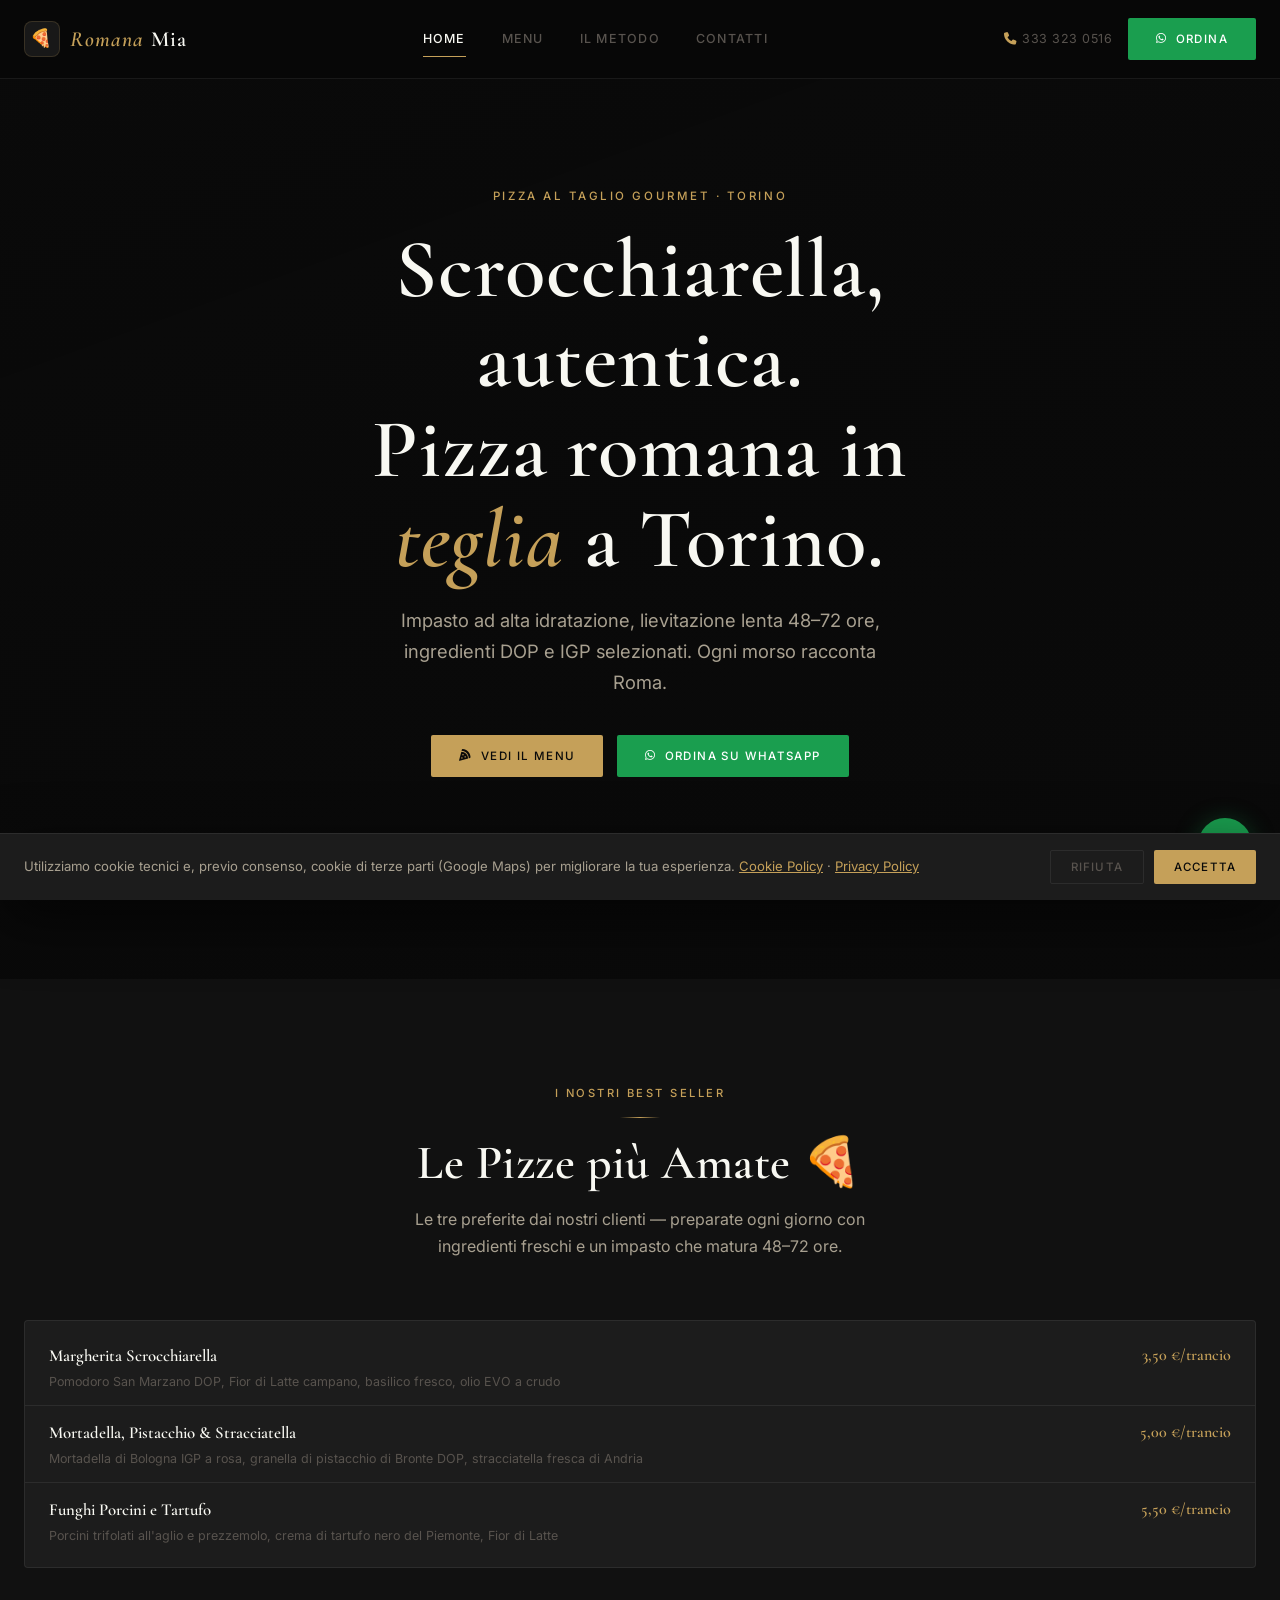
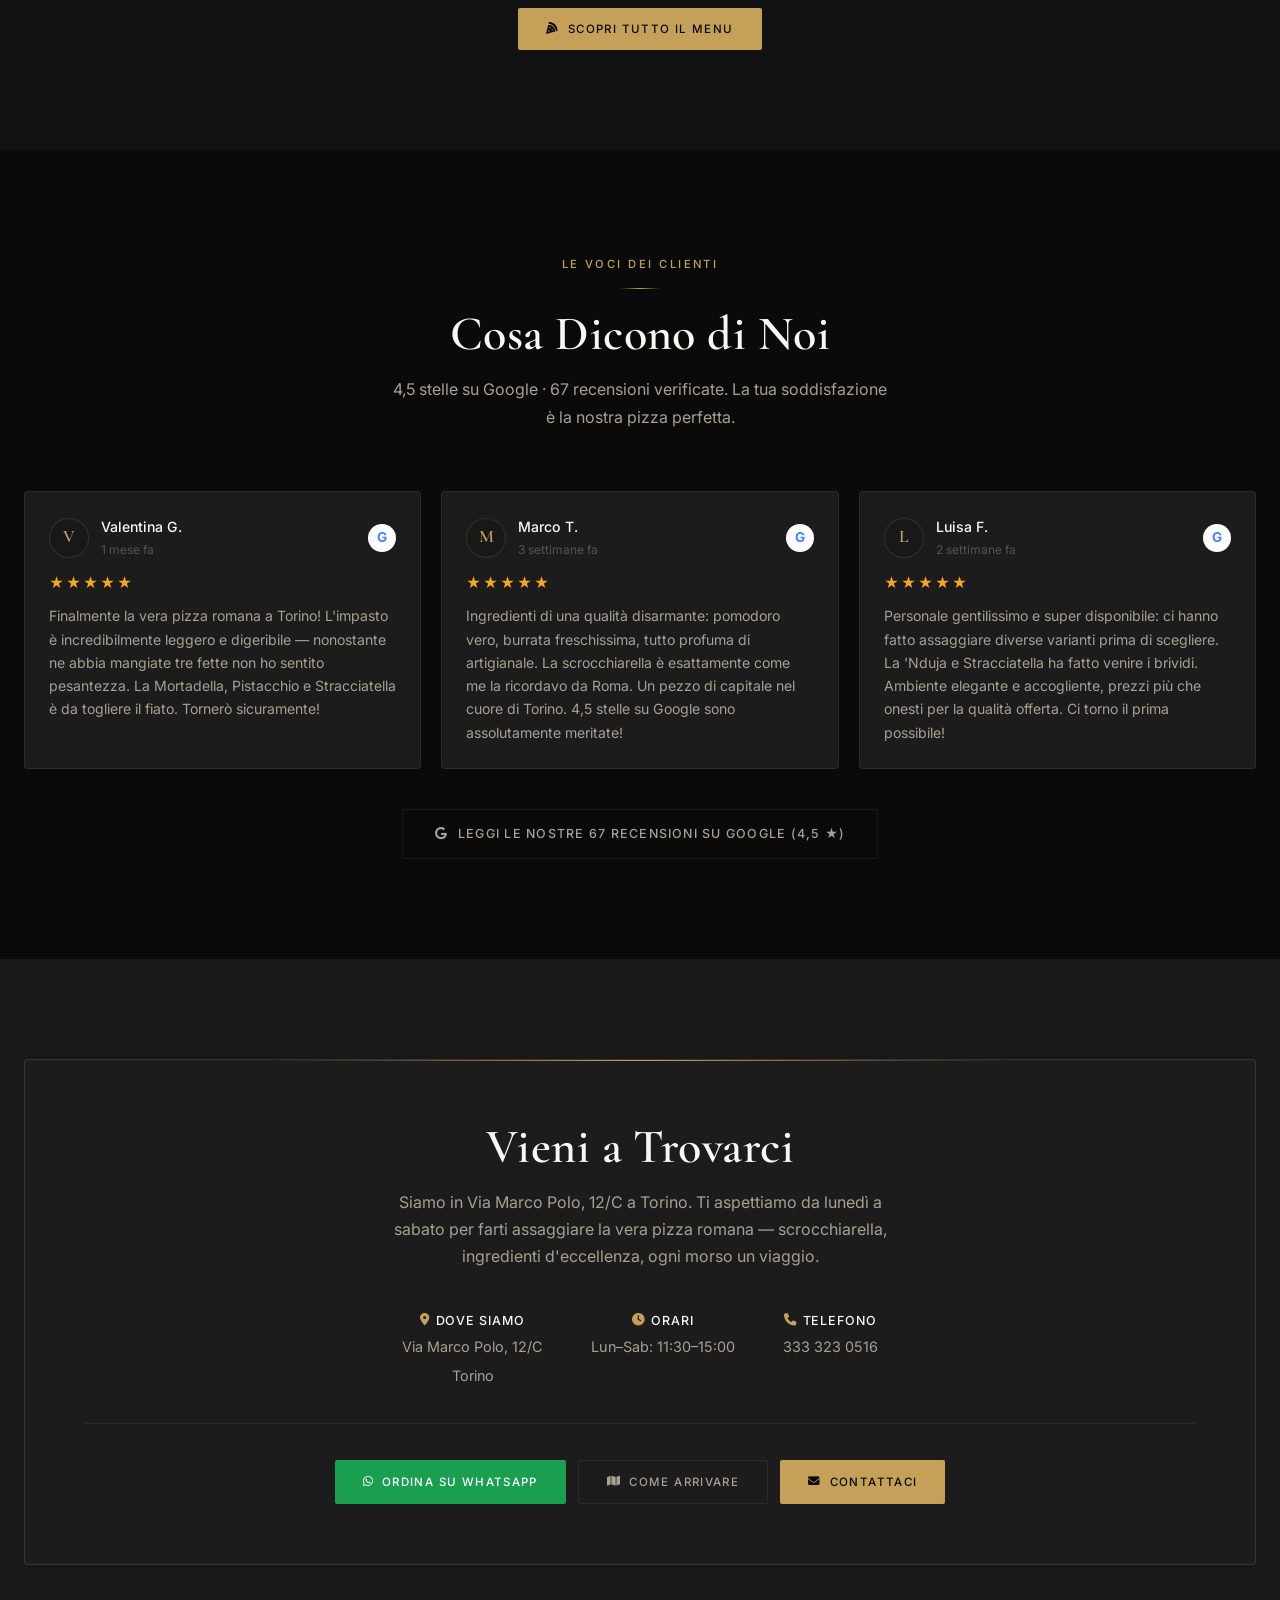
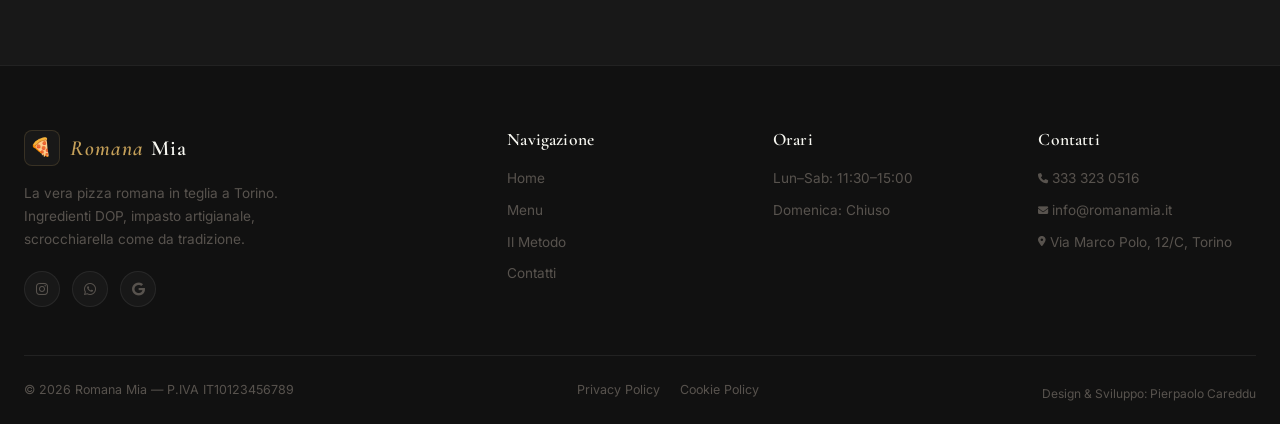
==== index.html @ 7e4d99bb "Initial commit" ====
<!DOCTYPE html>
<html lang="it">
<head>
    <meta charset="UTF-8">
    <meta name="viewport" content="width=device-width, initial-scale=1.0, viewport-fit=cover">
    <title>Romana Mia — Pizza al Taglio Gourmet a Torino</title>
    <meta name="description" content="Romana Mia: la vera pizza romana in teglia a Torino. Scrocchiarella, ingredienti DOP e IGP, lievitazione 48–72h. Via Marco Polo, 12/C — 4,5 stelle su Google.">

    <meta property="og:type" content="restaurant">
    <meta property="og:title" content="Romana Mia — Pizza al Taglio Gourmet a Torino">
    <meta property="og:description" content="La vera pizza romana in teglia a Torino. Scrocchiarella, ingredienti premium. Via Marco Polo, 12/C.">
    <meta property="og:image" content="https://images.unsplash.com/photo-1565299624946-b28f40a0ae38?q=80&w=1200">
    <meta name="theme-color" content="#0A0A0A">
    <meta name="apple-mobile-web-app-capable" content="yes">
    <meta name="apple-mobile-web-app-status-bar-style" content="black-translucent">
    <meta name="mobile-web-app-capable" content="yes">
    <link rel="icon" type="image/svg+xml" href="favicon.svg">
    <link rel="stylesheet" href="https://cdnjs.cloudflare.com/ajax/libs/font-awesome/6.4.0/css/all.min.css">
    <link rel="stylesheet" href="style.css">
    <script type="application/ld+json" id="schema-org"></script>
</head>
<body>

<!-- ===== HEADER ===== -->
<header id="main-header">
    <div class="container nav-wrapper">
        <a href="index.html" class="logo">
            <div class="logo-icon">🍕</div>
            <span><em>Romana</em> Mia</span>
        </a>
        <nav class="desktop-menu">
            <a href="index.html" class="active">Home</a>
            <a href="menu.html">Menu</a>
            <a href="metodo.html">Il Metodo</a>
            <a href="contatti.html">Contatti</a>
        </nav>
        <div class="header-right">
            <a data-config-href="tel:{telefonoHref}" href="#" class="phone-cta">
                <i class="fa-solid fa-phone"></i>
                <span data-config="telefono">333 323 0516</span>
            </a>
            <a data-config-href="https://wa.me/{whatsapp}?text={whatsappMessaggioEncoded}" href="#" class="btn-whatsapp" target="_blank" rel="noopener">
                <i class="fa-brands fa-whatsapp"></i> Ordina
            </a>
        </div>
        <button class="hamburger" id="hamburger" aria-label="Menu">
            <span></span><span></span><span></span>
        </button>
    </div>
    <nav class="mobile-menu" id="mobile-menu">
        <a href="index.html" class="active"><i class="fa-solid fa-house"></i> Home</a>
        <a href="menu.html"><i class="fa-solid fa-pizza-slice"></i> Menu</a>
        <a href="metodo.html"><i class="fa-solid fa-star"></i> Il Metodo</a>
        <a href="contatti.html"><i class="fa-solid fa-location-dot"></i> Contatti</a>
        <div class="mobile-cta">
            <a data-config-href="tel:{telefonoHref}" href="#" class="btn-outline"><i class="fa-solid fa-phone"></i> Chiama</a>
            <a data-config-href="https://wa.me/{whatsapp}?text={whatsappMessaggioEncoded}" href="#" class="btn-whatsapp" target="_blank" rel="noopener"><i class="fa-brands fa-whatsapp"></i> Ordina su WhatsApp</a>
        </div>
    </nav>
</header>

<!-- ===== HERO ===== -->
<section class="hero" id="home">
    <div class="hero-bg"></div>
    <div class="hero-overlay"></div>
    <div class="hero-content">
        <span class="hero-eyebrow">Pizza al Taglio Gourmet · Torino</span>
        <h1>Scrocchiarella, autentica.<br>Pizza romana in <em>teglia</em> a Torino.</h1>
        <p>Impasto ad alta idratazione, lievitazione lenta 48–72 ore,<br>
           ingredienti DOP e IGP selezionati. Ogni morso racconta Roma.</p>
        <div class="hero-buttons">
            <a href="menu.html" class="btn-red"><i class="fa-solid fa-pizza-slice"></i> Vedi il Menu</a>
            <a data-config-href="https://wa.me/{whatsapp}?text={whatsappMessaggioEncoded}" href="#" class="btn-whatsapp" target="_blank" rel="noopener">
                <i class="fa-brands fa-whatsapp"></i> Ordina su WhatsApp
            </a>
        </div>
        <div class="hero-trust">
            <div class="hero-trust-item">
                <strong>Impasto Romano</strong>
                <span>Scrocchiarella autentica</span>
            </div>
            <div class="hero-trust-item">
                <strong>Ingredienti Premium</strong>
                <span>DOP, IGP, artigianali</span>
            </div>
            <div class="hero-trust-item">
                <strong>4,5 ★ su Google</strong>
                <span>67 recensioni verificate</span>
            </div>
        </div>
    </div>
</section>

<!-- ===== BEST SELLERS SECTION ===== -->
<section class="menu-section" id="menu">
    <div class="container">
        <div class="section-header animate-on-scroll">
            <span class="section-eyebrow">I Nostri Best Seller</span>
            <div class="section-divider"></div>
            <h2>Le Pizze più Amate 🍕</h2>
            <p>Le tre preferite dai nostri clienti — preparate ogni giorno con ingredienti freschi e un impasto che matura 48–72 ore.</p>
        </div>
        <div class="menu-category-card animate-on-scroll">
            <ul class="menu-pizza-list">
                <li class="menu-pizza-item">
                    <div class="menu-pizza-info">
                        <span class="menu-pizza-nome">Margherita Scrocchiarella</span>
                        <span class="menu-pizza-ingredienti">Pomodoro San Marzano DOP, Fior di Latte campano, basilico fresco, olio EVO a crudo</span>
                    </div>
                    <span class="menu-pizza-prezzo">3,50 €/trancio</span>
                </li>
                <li class="menu-pizza-item">
                    <div class="menu-pizza-info">
                        <span class="menu-pizza-nome">Mortadella, Pistacchio &amp; Stracciatella</span>
                        <span class="menu-pizza-ingredienti">Mortadella di Bologna IGP a rosa, granella di pistacchio di Bronte DOP, stracciatella fresca di Andria</span>
                    </div>
                    <span class="menu-pizza-prezzo">5,00 €/trancio</span>
                </li>
                <li class="menu-pizza-item">
                    <div class="menu-pizza-info">
                        <span class="menu-pizza-nome">Funghi Porcini e Tartufo</span>
                        <span class="menu-pizza-ingredienti">Porcini trifolati all'aglio e prezzemolo, crema di tartufo nero del Piemonte, Fior di Latte</span>
                    </div>
                    <span class="menu-pizza-prezzo">5,50 €/trancio</span>
                </li>
            </ul>
        </div>
        <div class="animate-on-scroll" style="text-align:center; margin-top:40px;">
            <a href="menu.html" class="btn-red">
                <i class="fa-solid fa-pizza-slice"></i> Scopri tutto il Menu
            </a>
        </div>
    </div>
</section>

<!-- ===== RECENSIONI SECTION ===== -->
<section class="recensioni-section" id="recensioni">
    <div class="container">
        <div class="section-header animate-on-scroll">
            <span class="section-eyebrow">Le Voci dei Clienti</span>
            <div class="section-divider"></div>
            <h2>Cosa Dicono di Noi</h2>
            <p>4,5 stelle su Google · 67 recensioni verificate. La tua soddisfazione è la nostra pizza perfetta.</p>
        </div>
        <div id="recensioni-grid" class="recensioni-grid"></div>
        <div class="recensioni-cta animate-on-scroll">
            <a data-config-href="{googleMapsReviewLink}" href="#" target="_blank" rel="noopener" class="btn-google-reviews">
                <i class="fa-brands fa-google"></i> Leggi le nostre 67 recensioni su Google (4,5 ★)
            </a>
        </div>
    </div>
</section>

<!-- ===== CTA SECTION ===== -->
<section class="cta-section">
    <div class="container">
        <div class="cta-box animate-on-scroll">
            <h2>Vieni a Trovarci</h2>
            <p>Siamo in Via Marco Polo, 12/C a Torino. Ti aspettiamo da lunedì a sabato per farti assaggiare la vera pizza romana — scrocchiarella, ingredienti d'eccellenza, ogni morso un viaggio.</p>
            <div class="cta-info">
                <div class="cta-info-item">
                    <strong><i class="fa-solid fa-location-dot" style="color:var(--accent)"></i> Dove siamo</strong>
                    <span data-config="indirizzo">Via Marco Polo, 12/C</span>
                    <span data-config="citta">Torino</span>
                </div>
                <div class="cta-info-item">
                    <strong><i class="fa-solid fa-clock" style="color:var(--accent)"></i> Orari</strong>
                    <span data-config="orariSettimana">Lun–Sab: 11:30–15:00</span>
                </div>
                <div class="cta-info-item">
                    <strong><i class="fa-solid fa-phone" style="color:var(--accent)"></i> Telefono</strong>
                    <a data-config-href="tel:{telefonoHref}" href="#" data-config="telefono">333 323 0516</a>
                </div>
            </div>
            <div class="cta-buttons">
                <a data-config-href="https://wa.me/{whatsapp}?text={whatsappMessaggioEncoded}" href="#" class="btn-whatsapp" target="_blank" rel="noopener">
                    <i class="fa-brands fa-whatsapp"></i> Ordina su WhatsApp
                </a>
                <a href="https://www.google.com/maps/dir/?api=1&destination=Via+Marco+Polo,+12C,+10129+Torino+TO" target="_blank" rel="noopener" class="btn-outline">
                    <i class="fa-solid fa-map"></i> Come Arrivare
                </a>
                <a href="contatti.html" class="btn-red">
                    <i class="fa-solid fa-envelope"></i> Contattaci
                </a>
            </div>
        </div>
    </div>
</section>

<!-- ===== FOOTER ===== -->
<footer>
    <div class="container">
        <div class="footer-grid">
            <div class="footer-brand">
                <a href="index.html" class="logo">
                    <div class="logo-icon">🍕</div>
                    <span><em>Romana</em> Mia</span>
                </a>
                <p>La vera pizza romana in teglia a Torino. Ingredienti DOP, impasto artigianale, scrocchiarella come da tradizione.</p>
                <div class="footer-social">
                    <a href="https://www.instagram.com/pizzeriaromanamia/" target="_blank" rel="noopener" aria-label="Instagram">
                        <i class="fa-brands fa-instagram"></i>
                    </a>
                    <a data-config-href="https://wa.me/{whatsapp}?text={whatsappMessaggioEncoded}" href="#" target="_blank" rel="noopener" aria-label="WhatsApp">
                        <i class="fa-brands fa-whatsapp"></i>
                    </a>
                    <a data-config-href="https://www.google.com/maps/search/?api=1&query={mappaQuery}" href="#" target="_blank" rel="noopener" aria-label="Google Maps">
                        <i class="fa-brands fa-google"></i>
                    </a>
                </div>
            </div>
            <div class="footer-col">
                <h4>Navigazione</h4>
                <ul>
                    <li><a href="index.html">Home</a></li>
                    <li><a href="menu.html">Menu</a></li>
                    <li><a href="metodo.html">Il Metodo</a></li>
                    <li><a href="contatti.html">Contatti</a></li>
                </ul>
            </div>
            <div class="footer-col">
                <h4>Orari</h4>
                <ul>
                    <li><span data-config="orariSettimana">Lun–Sab: 11:30–15:00</span></li>
                    <li><span data-config="orariSabato">Domenica: Chiuso</span></li>
                </ul>
            </div>
            <div class="footer-col">
                <h4>Contatti</h4>
                <ul>
                    <li><a data-config-href="tel:{telefonoHref}" href="#"><i class="fa-solid fa-phone fa-xs"></i> <span data-config="telefono">333 323 0516</span></a></li>
                    <li><a href="mailto:info@romanamia.it"><i class="fa-solid fa-envelope fa-xs"></i> <span data-config="email">info@romanamia.it</span></a></li>
                    <li><span><i class="fa-solid fa-location-dot fa-xs"></i> <span data-config="indirizzo">Via Marco Polo, 12/C</span>, <span data-config="citta">Torino</span></span></li>
                </ul>
            </div>
        </div>
        <div class="footer-bottom">
            <p>© <span data-anno></span> <span data-config="nomeAzienda">Romana Mia</span> — P.IVA <span data-config="pIva">IT10123456789</span></p>
            <div class="footer-legal">
                <a href="privacy.html">Privacy Policy</a>
                <a href="cookie.html">Cookie Policy</a>
            </div>
            <p style="font-size:0.75rem; color:var(--text-muted); font-family:'Inter',sans-serif; margin-top:8px;">Design &amp; Sviluppo: <a href="https://www.linkedin.com/in/pierpaolo-careddu/" target="_blank" rel="noopener" style="color:var(--text-muted);">Pierpaolo Careddu</a></p>
        </div>
    </div>
</footer>

<!-- ===== MOBILE BOTTOM NAV ===== -->
<nav class="bottom-nav" aria-label="Navigazione principale">
    <a href="index.html" class="bottom-nav-item active">
        <i class="fa-solid fa-house"></i>
        <span>Home</span>
    </a>
    <a href="menu.html" class="bottom-nav-item">
        <i class="fa-solid fa-pizza-slice"></i>
        <span>Menu</span>
    </a>
    <a href="metodo.html" class="bottom-nav-item">
        <i class="fa-solid fa-star"></i>
        <span>Il Metodo</span>
    </a>
    <a href="contatti.html" class="bottom-nav-item">
        <i class="fa-solid fa-location-dot"></i>
        <span>Contatti</span>
    </a>
</nav>

<!-- ===== COOKIE BANNER ===== -->
<div id="cookie-banner" style="display:none;">
    <p>Utilizziamo cookie tecnici e, previo consenso, cookie di terze parti (Google Maps) per migliorare la tua esperienza. 
       <a href="cookie.html">Cookie Policy</a> · <a href="privacy.html">Privacy Policy</a></p>
    <div class="cookie-buttons">
        <button class="btn-cookie-reject" id="cookie-reject">Rifiuta</button>
        <button class="btn-cookie-accept" id="cookie-accept">Accetta</button>
    </div>
</div>

<!-- ===== FLOATING WHATSAPP ===== -->
<a id="whatsapp-float" data-config-href="https://wa.me/{whatsapp}?text={whatsappMessaggioEncoded}" href="#" target="_blank" rel="noopener" aria-label="Ordina su WhatsApp">
    <i class="fa-brands fa-whatsapp"></i>
</a>

<!-- ===== BACK TO TOP ===== -->
<button id="back-to-top" onclick="window.scrollTo({top:0,behavior:'smooth'})" aria-label="Torna su">
    <i class="fa-solid fa-chevron-up"></i>
</button>

<script src="config.js"></script>
<script>
(function () {
    // --- Sticky header ---
    var header = document.getElementById('main-header');
    window.addEventListener('scroll', function () {
        header.classList.toggle('scrolled', window.scrollY > 60);
        var btt = document.getElementById('back-to-top');
        if (btt) btt.classList.toggle('visible', window.scrollY > 300);
    }, { passive: true });

    // --- Hamburger ---
    var btn = document.getElementById('hamburger');
    var menu = document.getElementById('mobile-menu');
    if (btn && menu) {
        btn.addEventListener('click', function () {
            btn.classList.toggle('open');
            menu.classList.toggle('open');
        });
        menu.querySelectorAll('a').forEach(function (a) {
            a.addEventListener('click', function () {
                btn.classList.remove('open');
                menu.classList.remove('open');
            });
        });
    }

    // --- Animate on scroll ---
    if ('IntersectionObserver' in window) {
        var animObserver = new IntersectionObserver(function(entries) {
            entries.forEach(function(entry) {
                if (entry.isIntersecting) {
                    entry.target.classList.add('visible');
                    animObserver.unobserve(entry.target);
                }
            });
        }, { threshold: 0.12, rootMargin: '0px 0px -32px 0px' });
        document.querySelectorAll('.animate-on-scroll').forEach(function(el) {
            animObserver.observe(el);
        });
    } else {
        function checkVisible() {
            document.querySelectorAll('.animate-on-scroll:not(.visible)').forEach(function (el) {
                var rect = el.getBoundingClientRect();
                if (rect.top < window.innerHeight - 40) {
                    el.classList.add('visible');
                }
            });
        }
        window.addEventListener('scroll', checkVisible, { passive: true });
        window.addEventListener('load', checkVisible);
        setTimeout(checkVisible, 200);
    }

    // --- Cookie banner ---
    var consent = localStorage.getItem('cookieConsent');
    var banner = document.getElementById('cookie-banner');
    if (!consent && banner) {
        setTimeout(function () { banner.style.display = 'flex'; }, 1500);
    }
    var acceptBtn = document.getElementById('cookie-accept');
    var rejectBtn = document.getElementById('cookie-reject');
    if (acceptBtn) acceptBtn.addEventListener('click', function () {
        localStorage.setItem('cookieConsent', 'accepted');
        banner.style.display = 'none';
        if (typeof window.loadConsentedMap === 'function') window.loadConsentedMap();
    });
    if (rejectBtn) rejectBtn.addEventListener('click', function () {
        localStorage.setItem('cookieConsent', 'rejected');
        banner.style.display = 'none';
    });

    // --- Smooth scroll for anchor links ---
    document.querySelectorAll('a[href^="#"]').forEach(function (a) {
        a.addEventListener('click', function (e) {
            var target = document.querySelector(a.getAttribute('href'));
            if (target) {
                e.preventDefault();
                target.scrollIntoView({ behavior: 'smooth', block: 'start' });
            }
        });
    });
})();
</script>
</body>
</html>
---- style.css ----
/* ============================================================
   ROMANA MIA — Pizza al Taglio Gourmet
   Dark Elegance | Cormorant Garamond + Inter | Gold Accent
   ============================================================ */

/* --- 1. GOOGLE FONTS IMPORT --- */
@import url('https://fonts.googleapis.com/css2?family=Cormorant+Garamond:ital,wght@0,400;0,500;0,600;0,700;1,400;1,500;1,600&family=Inter:wght@300;400;500&display=swap');

/* --- 2. VARIABLES & RESET --- */
:root {
    --bg-primary:    #0A0A0A;
    --bg-secondary:  #111111;
    --bg-surface:    #181818;
    --bg-card:       #1C1C1C;
    --accent:        #C5A059;
    --accent-hover:  #d4b46b;
    --text-primary:  #F8F8F2;
    --text-secondary:#A8A090;
    --text-muted:    #58534E;
    --border:        rgba(197, 160, 89, 0.18);
    --border-subtle: rgba(255, 255, 255, 0.07);
    --shadow-sm:     0 2px 12px rgba(0,0,0,0.4);
    --shadow-md:     0 8px 32px rgba(0,0,0,0.5);
    --shadow-lg:     0 20px 60px rgba(0,0,0,0.6);
    --shadow-glow:   0 0 48px rgba(197,160,89,0.06);
    /* Legacy aliases */
    --primary-red:   var(--accent);
    --primary-dark:  #0A0A0A;
    --text-main:     var(--text-primary);
    --text-light:    var(--text-secondary);
    --white:         #F8F8F2;
    --border-old:    var(--border);
    --accent-legacy: var(--accent);
}

*, *::before, *::after { margin: 0; padding: 0; box-sizing: border-box; }

html { scroll-behavior: smooth; overflow-x: hidden; }

body {
    font-family: 'Inter', sans-serif;
    font-weight: 400;
    color: var(--text-primary);
    line-height: 1.6;
    background-color: var(--bg-primary);
    overflow-x: hidden;
}

h1, h2, h3, h4, h5 {
    font-family: 'Cormorant Garamond', serif;
    line-height: 1.15;
    font-weight: 600;
    letter-spacing: 0.01em;
}

a { text-decoration: none; transition: all 0.6s cubic-bezier(0.16,1,0.3,1); color: inherit; }
ul { list-style: none; }
img { width: 100%; display: block; object-fit: cover; }

/* --- 3. HEADER --- */
header {
    background: rgba(8, 8, 8, 0.82);
    backdrop-filter: blur(28px) saturate(160%);
    -webkit-backdrop-filter: blur(28px) saturate(160%);
    border-bottom: 1px solid var(--border-subtle);
    padding: 18px 0;
    position: sticky;
    top: 0;
    z-index: 2000;
    transition: padding 0.5s cubic-bezier(0.16,1,0.3,1), box-shadow 0.5s ease;
}

header.scrolled {
    padding: 12px 0;
    background: rgba(8, 8, 8, 0.96);
    box-shadow: 0 4px 40px rgba(0,0,0,0.6);
}

.container {
    max-width: 1280px;
    margin: 0 auto;
    padding: 0 24px;
}

.nav-wrapper {
    display: flex;
    justify-content: space-between;
    align-items: center;
    gap: 16px;
}

/* Logo */
.logo {
    display: flex;
    align-items: center;
    gap: 10px;
    font-family: 'Cormorant Garamond', serif;
    font-weight: 600;
    font-size: 1.35rem;
    letter-spacing: 0.05em;
    color: var(--text-primary);
    white-space: nowrap;
    flex-shrink: 0;
}

.logo-icon {
    width: 36px; height: 36px;
    background: var(--bg-surface);
    border: 1px solid var(--border);
    border-radius: 8px;
    display: flex; align-items: center; justify-content: center;
    font-size: 1.1rem;
    flex-shrink: 0;
    transition: transform 0.6s cubic-bezier(0.16,1,0.3,1), border-color 0.4s ease;
}

.logo:hover .logo-icon {
    transform: rotate(-4deg);
    border-color: var(--accent);
}

.logo span { color: var(--text-primary); }
.logo span em { color: var(--accent); font-style: italic; }

/* Desktop nav */
.desktop-menu {
    display: flex;
    align-items: center;
    gap: 36px;
}

.desktop-menu a {
    color: var(--text-muted);
    font-size: 0.78rem;
    font-weight: 500;
    letter-spacing: 0.1em;
    text-transform: uppercase;
    padding: 6px 0;
    position: relative;
    transition: color 0.4s ease;
}

.desktop-menu a::after {
    content: '';
    position: absolute;
    bottom: -2px; left: 0;
    width: 0; height: 1px;
    background: var(--accent);
    transition: width 0.6s cubic-bezier(0.16,1,0.3,1);
}

.desktop-menu a:hover,
.desktop-menu a.active { color: var(--text-primary); }

.desktop-menu a:hover::after,
.desktop-menu a.active::after { width: 100%; }

/* Header right */
.header-right {
    display: flex;
    align-items: center;
    gap: 16px;
    flex-shrink: 0;
}

.phone-cta {
    color: var(--text-muted);
    font-size: 0.78rem;
    font-weight: 400;
    letter-spacing: 0.04em;
    display: flex; align-items: center; gap: 6px;
}

.phone-cta:hover { color: var(--text-primary); }
.phone-cta i { color: var(--accent); }

/* --- 4. BUTTONS --- */
.btn-red {
    background: var(--accent);
    color: #0A0A0A;
    border: none;
    padding: 12px 28px;
    border-radius: 2px;
    font-family: 'Inter', sans-serif;
    font-size: 0.72rem;
    font-weight: 500;
    letter-spacing: 0.12em;
    text-transform: uppercase;
    cursor: pointer;
    display: inline-flex; align-items: center; gap: 8px;
    transition: all 0.6s cubic-bezier(0.16,1,0.3,1);
    white-space: nowrap;
}

.btn-red:hover {
    background: var(--accent-hover);
    transform: translateY(-2px);
    box-shadow: 0 8px 28px rgba(197,160,89,0.25);
    color: #0A0A0A;
}

.btn-yellow {
    background: var(--accent);
    color: #0A0A0A;
    border: none;
    padding: 12px 28px;
    border-radius: 2px;
    font-family: 'Inter', sans-serif;
    font-size: 0.72rem;
    font-weight: 500;
    letter-spacing: 0.12em;
    text-transform: uppercase;
    cursor: pointer;
    display: inline-flex; align-items: center; gap: 8px;
    transition: all 0.6s cubic-bezier(0.16,1,0.3,1);
    white-space: nowrap;
}

.btn-yellow:hover {
    background: var(--accent-hover);
    transform: translateY(-2px);
    color: #0A0A0A;
}

.btn-outline {
    background: transparent;
    color: var(--text-secondary);
    border: 1px solid var(--border-subtle);
    padding: 12px 28px;
    border-radius: 2px;
    font-family: 'Inter', sans-serif;
    font-size: 0.72rem;
    font-weight: 500;
    letter-spacing: 0.12em;
    text-transform: uppercase;
    cursor: pointer;
    display: inline-flex; align-items: center; gap: 8px;
    transition: all 0.6s cubic-bezier(0.16,1,0.3,1);
    white-space: nowrap;
}

.btn-outline:hover {
    border-color: var(--accent);
    color: var(--accent);
    transform: translateY(-2px);
}

.btn-whatsapp {
    background: #1a9e4f;
    color: #fff;
    border: none;
    padding: 12px 28px;
    border-radius: 2px;
    font-family: 'Inter', sans-serif;
    font-size: 0.72rem;
    font-weight: 500;
    letter-spacing: 0.12em;
    text-transform: uppercase;
    cursor: pointer;
    display: inline-flex; align-items: center; gap: 8px;
    transition: all 0.6s cubic-bezier(0.16,1,0.3,1);
    white-space: nowrap;
}

.btn-whatsapp:hover {
    background: #158f44;
    transform: translateY(-2px);
    box-shadow: 0 8px 28px rgba(26,158,79,0.30);
    color: #fff;
}

.btn-google-reviews {
    background: transparent;
    color: var(--text-secondary);
    border: 1px solid var(--border-subtle);
    padding: 14px 32px;
    border-radius: 2px;
    font-family: 'Inter', sans-serif;
    font-size: 0.78rem;
    font-weight: 500;
    letter-spacing: 0.1em;
    text-transform: uppercase;
    cursor: pointer;
    display: inline-flex; align-items: center; gap: 10px;
    transition: all 0.6s cubic-bezier(0.16,1,0.3,1);
}

.btn-google-reviews:hover {
    border-color: var(--accent);
    color: var(--accent);
    transform: translateY(-2px);
}

/* --- 5. HAMBURGER --- */
.hamburger {
    display: none;
    flex-direction: column;
    justify-content: center;
    align-items: center;
    gap: 5px;
    background: none;
    border: none;
    cursor: pointer;
    padding: 6px;
    width: 36px; height: 36px;
    flex-shrink: 0;
}

.hamburger span {
    display: block;
    width: 22px; height: 1.5px;
    background: var(--text-secondary);
    transition: all 0.4s cubic-bezier(0.16,1,0.3,1);
    transform-origin: center;
}

.hamburger.open span:nth-child(1) { transform: translateY(6.5px) rotate(45deg); }
.hamburger.open span:nth-child(2) { opacity: 0; transform: scaleX(0); }
.hamburger.open span:nth-child(3) { transform: translateY(-6.5px) rotate(-45deg); }

/* --- 6. MOBILE MENU --- */
.mobile-menu {
    display: none;
    flex-direction: column;
    gap: 0;
    background: rgba(10,10,10,0.98);
    border-top: 1px solid var(--border-subtle);
    overflow: hidden;
    max-height: 0;
    transition: max-height 0.5s cubic-bezier(0.16,1,0.3,1), opacity 0.4s ease;
    opacity: 0;
}

.mobile-menu.open {
    max-height: 480px;
    opacity: 1;
}

.mobile-menu a {
    padding: 14px 24px;
    color: var(--text-secondary);
    font-size: 0.82rem;
    font-weight: 400;
    letter-spacing: 0.06em;
    text-transform: uppercase;
    border-bottom: 1px solid var(--border-subtle);
    display: flex; align-items: center; gap: 12px;
    transition: color 0.3s ease, background 0.3s ease;
}

.mobile-menu a:hover,
.mobile-menu a.active { color: var(--text-primary); background: rgba(197,160,89,0.05); }

.mobile-cta {
    display: flex;
    flex-direction: column;
    gap: 10px;
    padding: 16px 24px 20px;
}

.mobile-cta .btn-outline,
.mobile-cta .btn-whatsapp {
    justify-content: center;
    width: 100%;
}

/* --- 7. HERO --- */
.hero {
    position: relative;
    min-height: 100svh;
    display: flex;
    align-items: center;
    justify-content: center;
    overflow: hidden;
    background: var(--bg-primary);
}

.hero-bg {
    position: absolute;
    inset: 0;
    background-image: url('https://images.unsplash.com/photo-1565299624946-b28f40a0ae38?q=80&w=1600&auto=format&fit=crop');
    background-size: cover;
    background-position: center 40%;
    transform: scale(1.06);
    transition: transform 8s ease-out;
    will-change: transform;
}

.hero:hover .hero-bg { transform: scale(1.04); }

.hero-overlay {
    position: absolute;
    inset: 0;
    background: linear-gradient(
        160deg,
        rgba(10,10,10,0.88) 0%,
        rgba(10,10,10,0.72) 45%,
        rgba(10,10,10,0.80) 100%
    );
}

.hero-content {
    position: relative;
    z-index: 2;
    max-width: 760px;
    padding: 0 24px;
    text-align: center;
    animation: heroFadeUp 1.1s cubic-bezier(0.16,1,0.3,1) both;
}

@keyframes heroFadeUp {
    from { opacity: 0; transform: translateY(32px); }
    to   { opacity: 1; transform: translateY(0); }
}

.hero-eyebrow {
    display: inline-block;
    font-family: 'Inter', sans-serif;
    font-size: 0.72rem;
    font-weight: 500;
    letter-spacing: 0.22em;
    text-transform: uppercase;
    color: var(--accent);
    margin-bottom: 20px;
    animation: heroFadeUp 1.1s 0.15s cubic-bezier(0.16,1,0.3,1) both;
}

.hero-content h1 {
    font-size: clamp(2.8rem, 7vw, 5.2rem);
    font-weight: 600;
    color: var(--text-primary);
    margin-bottom: 20px;
    line-height: 1.08;
    animation: heroFadeUp 1.1s 0.25s cubic-bezier(0.16,1,0.3,1) both;
}

.hero-content h1 em {
    color: var(--accent);
    font-style: italic;
}

.hero-content p {
    font-size: clamp(1rem, 2vw, 1.15rem);
    color: var(--text-secondary);
    max-width: 520px;
    margin: 0 auto 36px;
    line-height: 1.7;
    animation: heroFadeUp 1.1s 0.35s cubic-bezier(0.16,1,0.3,1) both;
}

.hero-buttons {
    display: flex;
    gap: 14px;
    justify-content: center;
    flex-wrap: wrap;
    margin-bottom: 52px;
    animation: heroFadeUp 1.1s 0.45s cubic-bezier(0.16,1,0.3,1) both;
}

.hero-trust {
    display: flex;
    gap: 40px;
    justify-content: center;
    flex-wrap: wrap;
    animation: heroFadeUp 1.1s 0.55s cubic-bezier(0.16,1,0.3,1) both;
}

.hero-trust-item {
    display: flex;
    flex-direction: column;
    align-items: center;
    gap: 4px;
}

.hero-trust-item strong {
    font-family: 'Cormorant Garamond', serif;
    font-size: 1rem;
    font-weight: 600;
    color: var(--text-primary);
}

.hero-trust-item span {
    font-size: 0.72rem;
    color: var(--text-muted);
    letter-spacing: 0.06em;
}

/* --- 8. SECTION COMMONS --- */
section {
    padding: 100px 0;
}

.section-header {
    text-align: center;
    margin-bottom: 60px;
    max-width: 680px;
    margin-left: auto;
    margin-right: auto;
}

.section-eyebrow {
    display: inline-block;
    font-family: 'Inter', sans-serif;
    font-size: 0.7rem;
    font-weight: 500;
    letter-spacing: 0.22em;
    text-transform: uppercase;
    color: var(--accent);
    margin-bottom: 14px;
}

.section-divider {
    width: 40px;
    height: 1px;
    background: linear-gradient(90deg, transparent, var(--accent), transparent);
    margin: 0 auto 18px;
}

.section-header h2 {
    font-size: clamp(2rem, 4vw, 3rem);
    color: var(--text-primary);
    margin-bottom: 14px;
}

.section-header p {
    color: var(--text-secondary);
    font-size: 1rem;
    line-height: 1.7;
    max-width: 500px;
    margin: 0 auto;
}

/* --- 9. MENU SECTION --- */
.menu-section {
    background: var(--bg-secondary);
}

#menu-grid {
    display: grid;
    grid-template-columns: repeat(auto-fit, minmax(340px, 1fr));
    gap: 24px;
    margin-bottom: 32px;
}

.menu-category-card {
    background: var(--bg-card);
    border: 1px solid var(--border-subtle);
    border-radius: 4px;
    overflow: hidden;
    transition: border-color 0.4s ease, box-shadow 0.4s ease, transform 0.4s cubic-bezier(0.16,1,0.3,1);
}

.menu-category-card:hover {
    border-color: var(--border);
    box-shadow: var(--shadow-md);
    transform: translateY(-4px);
}

.menu-category-header {
    padding: 24px 24px 16px;
    border-bottom: 1px solid var(--border-subtle);
}

.menu-category-title {
    font-size: 1.4rem;
    color: var(--text-primary);
    margin-bottom: 6px;
}

.menu-category-desc {
    font-size: 0.82rem;
    color: var(--text-muted);
    font-style: italic;
}

.menu-pizza-list {
    padding: 8px 0;
}

.menu-pizza-item {
    display: flex;
    align-items: flex-start;
    justify-content: space-between;
    gap: 16px;
    padding: 14px 24px;
    border-bottom: 1px solid var(--border-subtle);
    transition: background 0.3s ease;
}

.menu-pizza-item:last-child { border-bottom: none; }
.menu-pizza-item:hover { background: rgba(197,160,89,0.04); }

.menu-pizza-info {
    display: flex;
    flex-direction: column;
    gap: 3px;
    flex: 1;
    min-width: 0;
}

.menu-pizza-nome {
    font-family: 'Cormorant Garamond', serif;
    font-size: 1.05rem;
    font-weight: 600;
    color: var(--text-primary);
}

.menu-pizza-ingredienti {
    font-size: 0.78rem;
    color: var(--text-muted);
    line-height: 1.45;
}

.menu-pizza-prezzo {
    font-family: 'Cormorant Garamond', serif;
    font-size: 1rem;
    font-weight: 600;
    color: var(--accent);
    white-space: nowrap;
    flex-shrink: 0;
}

.menu-note {
    text-align: center;
    font-size: 0.8rem;
    color: var(--text-muted);
    display: flex; align-items: center; justify-content: center; gap: 8px;
}

.menu-note i { color: var(--accent); }

/* --- 10. RECENSIONI --- */
.recensioni-section {
    background: var(--bg-primary);
}

.recensioni-grid {
    display: grid;
    grid-template-columns: repeat(auto-fit, minmax(300px, 1fr));
    gap: 20px;
    margin-bottom: 40px;
}

.recensione-card {
    background: var(--bg-card);
    border: 1px solid var(--border-subtle);
    border-radius: 4px;
    padding: 24px;
    transition: border-color 0.4s ease, transform 0.4s cubic-bezier(0.16,1,0.3,1), box-shadow 0.4s ease;
}

.recensione-card:hover {
    border-color: var(--border);
    transform: translateY(-3px);
    box-shadow: var(--shadow-sm);
}

.recensione-header {
    display: flex;
    align-items: center;
    gap: 12px;
    margin-bottom: 12px;
}

.recensione-avatar {
    width: 40px; height: 40px;
    background: var(--bg-surface);
    border: 1px solid var(--border);
    border-radius: 50%;
    display: flex; align-items: center; justify-content: center;
    font-family: 'Cormorant Garamond', serif;
    font-size: 1.1rem;
    font-weight: 600;
    color: var(--accent);
    flex-shrink: 0;
}

.recensione-meta {
    display: flex;
    flex-direction: column;
    gap: 2px;
    flex: 1;
}

.recensione-nome {
    font-size: 0.88rem;
    font-weight: 500;
    color: var(--text-primary);
}

.recensione-data {
    font-size: 0.75rem;
    color: var(--text-muted);
}

.google-icon {
    width: 28px; height: 28px;
    background: #fff;
    border-radius: 50%;
    display: flex; align-items: center; justify-content: center;
    font-family: 'Inter', sans-serif;
    font-size: 0.85rem;
    font-weight: 700;
    color: #4285F4;
    flex-shrink: 0;
}

.recensione-stelle {
    display: flex;
    gap: 2px;
    margin-bottom: 10px;
}

.star { color: var(--text-muted); font-size: 0.9rem; }
.star.filled { color: #F5A623; }

.recensione-testo {
    font-size: 0.88rem;
    color: var(--text-secondary);
    line-height: 1.65;
}

.recensioni-cta { text-align: center; }

/* --- 11. ABOUT --- */
.about-section {
    background: var(--bg-surface);
}

.about-grid {
    display: grid;
    grid-template-columns: 1fr 1fr;
    gap: 80px;
    align-items: center;
}

.about-text .label {
    display: inline-block;
    font-size: 0.7rem;
    font-weight: 500;
    letter-spacing: 0.22em;
    text-transform: uppercase;
    color: var(--accent);
    margin-bottom: 14px;
}

.about-text h2 {
    font-size: clamp(2rem, 3.5vw, 2.8rem);
    color: var(--text-primary);
    margin-bottom: 20px;
}

.about-text p {
    font-size: 0.95rem;
    color: var(--text-secondary);
    line-height: 1.8;
    margin-bottom: 16px;
}

.about-text p strong { color: var(--text-primary); }

.about-stats {
    display: flex;
    gap: 36px;
    margin-top: 32px;
    padding-top: 28px;
    border-top: 1px solid var(--border-subtle);
}

.about-stat {
    display: flex;
    flex-direction: column;
    gap: 4px;
}

.about-stat strong {
    font-family: 'Cormorant Garamond', serif;
    font-size: 2rem;
    font-weight: 600;
    color: var(--accent);
    line-height: 1;
}

.about-stat span {
    font-size: 0.75rem;
    color: var(--text-muted);
    letter-spacing: 0.06em;
}

.about-image {
    position: relative;
    border-radius: 4px;
    overflow: hidden;
    aspect-ratio: 4/5;
}

.about-image img {
    height: 100%;
    object-position: center;
    transition: transform 0.8s cubic-bezier(0.16,1,0.3,1);
}

.about-image:hover img { transform: scale(1.04); }

.about-image-badge {
    position: absolute;
    bottom: 20px;
    right: -16px;
    background: var(--bg-card);
    border: 1px solid var(--border);
    border-radius: 4px;
    padding: 12px 16px;
    font-size: 0.75rem;
    color: var(--text-secondary);
    line-height: 1.5;
    text-align: center;
    backdrop-filter: blur(12px);
    box-shadow: var(--shadow-md);
}

/* --- 12. GALLERY PREVIEW --- */
.gallery-preview {
    background: var(--bg-secondary);
}

.gallery-grid {
    display: grid;
    grid-template-columns: repeat(4, 1fr);
    gap: 12px;
    margin-bottom: 40px;
}

.gallery-item {
    position: relative;
    overflow: hidden;
    border-radius: 3px;
    aspect-ratio: 1;
    cursor: pointer;
}

.gallery-item img {
    height: 100%;
    object-position: center;
    transition: transform 0.8s cubic-bezier(0.16,1,0.3,1);
}

.gallery-item:hover img { transform: scale(1.08); }

.gallery-item-overlay {
    position: absolute;
    inset: 0;
    background: rgba(10,10,10,0.5);
    display: flex;
    align-items: center;
    justify-content: center;
    font-size: 1.8rem;
    opacity: 0;
    transition: opacity 0.4s ease;
}

.gallery-item:hover .gallery-item-overlay { opacity: 1; }

.gallery-cta { text-align: center; }

/* --- 13. INSTAGRAM SECTION --- */
.instagram-section {
    background: var(--bg-primary);
}

.instagram-grid {
    display: grid;
    grid-template-columns: repeat(6, 1fr);
    gap: 8px;
    margin-bottom: 36px;
}

.instagram-item {
    position: relative;
    overflow: hidden;
    aspect-ratio: 1;
    border-radius: 2px;
}

.instagram-item img {
    height: 100%;
    object-position: center;
    transition: transform 0.6s cubic-bezier(0.16,1,0.3,1);
}

.instagram-item:hover img { transform: scale(1.1); }

.instagram-item-overlay {
    position: absolute;
    inset: 0;
    background: rgba(197,160,89,0.65);
    display: flex;
    align-items: center;
    justify-content: center;
    font-size: 1.4rem;
    color: #fff;
    opacity: 0;
    transition: opacity 0.4s ease;
}

.instagram-item:hover .instagram-item-overlay { opacity: 1; }

.instagram-cta { text-align: center; }

/* --- 14. CTA SECTION --- */
.cta-section {
    background: var(--bg-surface);
}

.cta-box {
    background: var(--bg-card);
    border: 1px solid var(--border);
    border-radius: 4px;
    padding: 60px;
    text-align: center;
    position: relative;
    overflow: hidden;
}

.cta-box::before {
    content: '';
    position: absolute;
    top: 0; left: 50%; transform: translateX(-50%);
    width: 60%; height: 1px;
    background: linear-gradient(90deg, transparent, var(--accent), transparent);
}

.cta-box h2 {
    font-size: clamp(2rem, 4vw, 3rem);
    color: var(--text-primary);
    margin-bottom: 14px;
}

.cta-box > p {
    color: var(--text-secondary);
    font-size: 1rem;
    max-width: 520px;
    margin: 0 auto 40px;
    line-height: 1.7;
}

.cta-info {
    display: flex;
    justify-content: center;
    gap: 48px;
    flex-wrap: wrap;
    margin-bottom: 36px;
    padding-bottom: 36px;
    border-bottom: 1px solid var(--border-subtle);
}

.cta-info-item {
    display: flex;
    flex-direction: column;
    gap: 5px;
    text-align: center;
}

.cta-info-item strong {
    font-size: 0.78rem;
    font-weight: 500;
    letter-spacing: 0.08em;
    text-transform: uppercase;
    color: var(--text-primary);
    display: flex; align-items: center; justify-content: center; gap: 6px;
}

.cta-info-item span,
.cta-info-item a {
    font-size: 0.9rem;
    color: var(--text-secondary);
}

.cta-info-item a:hover { color: var(--accent); }

.cta-buttons {
    display: flex;
    gap: 12px;
    justify-content: center;
    flex-wrap: wrap;
}

/* --- 15. FOOTER --- */
footer {
    background: var(--bg-secondary);
    border-top: 1px solid var(--border-subtle);
    padding: 64px 0 0;
}

.footer-grid {
    display: grid;
    grid-template-columns: 2fr 1fr 1fr 1fr;
    gap: 48px;
    padding-bottom: 48px;
    border-bottom: 1px solid var(--border-subtle);
}

.footer-brand .logo { margin-bottom: 16px; }

.footer-brand > p {
    font-size: 0.85rem;
    color: var(--text-muted);
    line-height: 1.7;
    margin-bottom: 20px;
    max-width: 280px;
}

.footer-social {
    display: flex;
    gap: 12px;
}

.footer-social a {
    width: 36px; height: 36px;
    background: var(--bg-surface);
    border: 1px solid var(--border-subtle);
    border-radius: 50%;
    display: flex; align-items: center; justify-content: center;
    color: var(--text-muted);
    font-size: 0.85rem;
    transition: border-color 0.4s ease, color 0.4s ease, transform 0.4s ease;
}

.footer-social a:hover {
    border-color: var(--accent);
    color: var(--accent);
    transform: translateY(-2px);
}

.footer-col h4 {
    font-family: 'Cormorant Garamond', serif;
    font-size: 1.1rem;
    font-weight: 600;
    color: var(--text-primary);
    margin-bottom: 18px;
}

.footer-col ul {
    display: flex;
    flex-direction: column;
    gap: 10px;
}

.footer-col ul li {
    font-size: 0.85rem;
    color: var(--text-muted);
}

.footer-col ul li a {
    color: var(--text-muted);
    transition: color 0.3s ease;
}

.footer-col ul li a:hover { color: var(--text-primary); }

.footer-bottom {
    display: flex;
    justify-content: space-between;
    align-items: center;
    padding: 20px 0;
    gap: 16px;
}

.footer-bottom p {
    font-size: 0.78rem;
    color: var(--text-muted);
}

.footer-legal {
    display: flex;
    gap: 20px;
}

.footer-legal a {
    font-size: 0.78rem;
    color: var(--text-muted);
    transition: color 0.3s ease;
}

.footer-legal a:hover { color: var(--text-secondary); }

/* --- 16. BOTTOM NAV (mobile) --- */
.bottom-nav {
    display: none;
    position: fixed;
    bottom: 0; left: 0; right: 0;
    background: rgba(10,10,10,0.97);
    backdrop-filter: blur(20px) saturate(160%);
    -webkit-backdrop-filter: blur(20px) saturate(160%);
    border-top: 1px solid var(--border-subtle);
    padding: 8px 0 max(8px, env(safe-area-inset-bottom));
    z-index: 1500;
    justify-content: space-around;
}

.bottom-nav-item {
    display: flex;
    flex-direction: column;
    align-items: center;
    gap: 4px;
    color: var(--text-muted);
    font-size: 0.58rem;
    font-weight: 500;
    letter-spacing: 0.06em;
    text-transform: uppercase;
    padding: 6px 16px;
    transition: color 0.3s ease;
}

.bottom-nav-item i { font-size: 1.15rem; transition: transform 0.3s ease; }
.bottom-nav-item:hover, .bottom-nav-item.active { color: var(--accent); }
.bottom-nav-item:hover i, .bottom-nav-item.active i { transform: translateY(-2px); }

/* --- 17. COOKIE BANNER --- */
#cookie-banner {
    position: fixed;
    bottom: 0; left: 0; right: 0;
    background: var(--bg-card);
    border-top: 1px solid var(--border-subtle);
    padding: 16px 24px;
    display: flex;
    align-items: center;
    justify-content: space-between;
    gap: 20px;
    z-index: 3000;
    flex-wrap: wrap;
    box-shadow: var(--shadow-lg);
}

#cookie-banner p {
    font-size: 0.82rem;
    color: var(--text-secondary);
    line-height: 1.5;
    flex: 1;
    min-width: 200px;
}

#cookie-banner p a { color: var(--accent); text-decoration: underline; }

.cookie-buttons {
    display: flex;
    gap: 10px;
    flex-shrink: 0;
}

.btn-cookie-accept,
.btn-cookie-reject {
    padding: 9px 20px;
    border-radius: 2px;
    font-family: 'Inter', sans-serif;
    font-size: 0.72rem;
    font-weight: 500;
    letter-spacing: 0.1em;
    text-transform: uppercase;
    cursor: pointer;
    border: none;
    transition: all 0.4s ease;
}

.btn-cookie-accept {
    background: var(--accent);
    color: #0A0A0A;
}

.btn-cookie-accept:hover { background: var(--accent-hover); }

.btn-cookie-reject {
    background: transparent;
    color: var(--text-muted);
    border: 1px solid var(--border-subtle);
}

.btn-cookie-reject:hover { border-color: var(--border); color: var(--text-secondary); }

/* --- 18. FLOATING WHATSAPP --- */
#whatsapp-float {
    position: fixed;
    bottom: 28px;
    right: 28px;
    width: 54px; height: 54px;
    background: #1a9e4f;
    border-radius: 50%;
    display: flex;
    align-items: center;
    justify-content: center;
    color: #fff;
    font-size: 1.5rem;
    z-index: 1400;
    box-shadow: 0 4px 24px rgba(26,158,79,0.40);
    transition: transform 0.4s cubic-bezier(0.16,1,0.3,1), box-shadow 0.4s ease;
}

#whatsapp-float:hover {
    transform: scale(1.12) translateY(-3px);
    box-shadow: 0 8px 36px rgba(26,158,79,0.55);
}

/* --- 19. BACK TO TOP --- */
#back-to-top {
    position: fixed;
    bottom: 92px;
    right: 28px;
    width: 40px; height: 40px;
    background: var(--bg-surface);
    border: 1px solid var(--border-subtle);
    border-radius: 50%;
    display: flex; align-items: center; justify-content: center;
    color: var(--text-muted);
    font-size: 0.85rem;
    cursor: pointer;
    z-index: 1300;
    opacity: 0;
    visibility: hidden;
    transform: translateY(8px);
    transition: all 0.4s cubic-bezier(0.16,1,0.3,1);
}

#back-to-top.visible {
    opacity: 1;
    visibility: visible;
    transform: translateY(0);
}

#back-to-top:hover {
    border-color: var(--accent);
    color: var(--accent);
    transform: translateY(-2px);
}

/* --- 20. ANIMATE ON SCROLL --- */
.animate-on-scroll {
    opacity: 0;
    transform: translateY(28px);
    transition: opacity 0.75s cubic-bezier(0.16,1,0.3,1), transform 0.75s cubic-bezier(0.16,1,0.3,1);
}

.animate-on-scroll.visible {
    opacity: 1;
    transform: translateY(0);
}

/* Stagger for grid children */
.menu-category-card.animate-on-scroll:nth-child(2),
.recensione-card.animate-on-scroll:nth-child(2),
.gallery-item.animate-on-scroll:nth-child(2),
.instagram-item.animate-on-scroll:nth-child(2) { transition-delay: 0.08s; }

.menu-category-card.animate-on-scroll:nth-child(3),
.recensione-card.animate-on-scroll:nth-child(3),
.gallery-item.animate-on-scroll:nth-child(3),
.instagram-item.animate-on-scroll:nth-child(3) { transition-delay: 0.16s; }

.menu-category-card.animate-on-scroll:nth-child(4),
.recensione-card.animate-on-scroll:nth-child(4),
.gallery-item.animate-on-scroll:nth-child(4),
.instagram-item.animate-on-scroll:nth-child(4) { transition-delay: 0.24s; }

.menu-category-card.animate-on-scroll:nth-child(5),
.recensione-card.animate-on-scroll:nth-child(5),
.instagram-item.animate-on-scroll:nth-child(5) { transition-delay: 0.32s; }

.instagram-item.animate-on-scroll:nth-child(6) { transition-delay: 0.40s; }

/* --- 21. PAGE HERO (inner pages) --- */
.page-hero {
    background: var(--bg-secondary);
    padding: 80px 0 60px;
    border-bottom: 1px solid var(--border-subtle);
    text-align: center;
}

.page-hero h1 {
    font-size: clamp(2rem, 5vw, 3.4rem);
    color: var(--text-primary);
    margin-bottom: 12px;
}

.page-hero p {
    color: var(--text-secondary);
    font-size: 1rem;
    max-width: 480px;
    margin: 0 auto;
}

.breadcrumb {
    display: flex;
    align-items: center;
    gap: 8px;
    justify-content: center;
    font-size: 0.75rem;
    color: var(--text-muted);
    margin-bottom: 18px;
    letter-spacing: 0.06em;
}

.breadcrumb a { color: var(--text-muted); }
.breadcrumb a:hover { color: var(--accent); }

/* --- 22. GALLERY FULL PAGE --- */
.gallery-section { background: var(--bg-primary); }

.gallery-filters {
    display: flex;
    gap: 10px;
    justify-content: center;
    flex-wrap: wrap;
    margin-bottom: 40px;
}

.filter-btn {
    background: transparent;
    color: var(--text-muted);
    border: 1px solid var(--border-subtle);
    padding: 8px 20px;
    border-radius: 2px;
    font-family: 'Inter', sans-serif;
    font-size: 0.72rem;
    font-weight: 500;
    letter-spacing: 0.1em;
    text-transform: uppercase;
    cursor: pointer;
    transition: all 0.4s ease;
}

.filter-btn:hover,
.filter-btn.active {
    border-color: var(--accent);
    color: var(--accent);
}

.gallery-full-grid {
    display: grid;
    grid-template-columns: repeat(auto-fill, minmax(280px, 1fr));
    gap: 14px;
}

.gallery-full-item {
    position: relative;
    overflow: hidden;
    border-radius: 3px;
    aspect-ratio: 4/3;
    cursor: pointer;
}

.gallery-full-item img {
    height: 100%;
    object-position: center;
    transition: transform 0.7s cubic-bezier(0.16,1,0.3,1);
}

.gallery-full-item:hover img { transform: scale(1.07); }

.item-overlay {
    position: absolute;
    inset: 0;
    background: rgba(10,10,10,0.60);
    display: flex;
    flex-direction: column;
    align-items: center;
    justify-content: center;
    gap: 8px;
    font-size: 2rem;
    opacity: 0;
    transition: opacity 0.4s ease;
}

.item-overlay p {
    font-size: 0.78rem;
    font-family: 'Inter', sans-serif;
    font-weight: 500;
    letter-spacing: 0.08em;
    text-transform: uppercase;
    color: var(--text-primary);
    margin: 0;
}

.gallery-full-item:hover .item-overlay { opacity: 1; }

/* --- 23. LIGHTBOX --- */
#lightbox {
    position: fixed;
    inset: 0;
    background: rgba(5,5,5,0.96);
    z-index: 9999;
    display: flex;
    align-items: center;
    justify-content: center;
    padding: 20px;
    opacity: 0;
    visibility: hidden;
    transition: opacity 0.4s ease, visibility 0.4s ease;
}

#lightbox.open {
    opacity: 1;
    visibility: visible;
}

#lightbox-img {
    max-width: 90vw;
    max-height: 88vh;
    width: auto;
    height: auto;
    object-fit: contain;
    border-radius: 3px;
    box-shadow: var(--shadow-lg);
}

#lightbox-close {
    position: absolute;
    top: 20px; right: 24px;
    background: none;
    border: none;
    color: var(--text-secondary);
    font-size: 1.8rem;
    cursor: pointer;
    width: 44px; height: 44px;
    display: flex; align-items: center; justify-content: center;
    border-radius: 50%;
    transition: color 0.3s ease, background 0.3s ease;
}

#lightbox-close:hover {
    color: var(--text-primary);
    background: rgba(255,255,255,0.08);
}

/* --- 24. CONTACT PAGE --- */

/* Quick-action cards */
.contact-actions-section {
    background: var(--bg-secondary);
    padding: 48px 0;
    border-bottom: 1px solid var(--border-subtle);
}

.contact-actions-grid {
    display: grid;
    grid-template-columns: repeat(3, 1fr);
    gap: 20px;
}

.contact-action-card {
    display: flex;
    flex-direction: column;
    align-items: center;
    text-align: center;
    gap: 12px;
    padding: 32px 20px;
    background: var(--bg-card);
    border: 1px solid var(--border-subtle);
    border-radius: 4px;
    text-decoration: none;
    color: var(--text-primary);
    transition: border-color 0.3s ease, box-shadow 0.3s ease, transform 0.3s cubic-bezier(0.16,1,0.3,1);
}

.contact-action-card:hover {
    border-color: var(--accent);
    box-shadow: var(--shadow-glow);
    transform: translateY(-4px);
}

.contact-action-icon {
    width: 56px; height: 56px;
    border-radius: 50%;
    background: rgba(197,160,89,0.08);
    border: 1px solid var(--border);
    display: flex; align-items: center; justify-content: center;
    color: var(--accent);
    font-size: 1.25rem;
    transition: background 0.3s ease;
}

.contact-action-card:hover .contact-action-icon {
    background: rgba(197,160,89,0.15);
}

.contact-action-card strong {
    font-family: 'Cormorant Garamond', serif;
    font-size: 1.15rem;
    font-weight: 600;
    color: var(--text-primary);
}

.contact-action-card > span {
    font-size: 0.82rem;
    color: var(--text-secondary);
    line-height: 1.4;
}

.contact-action-whatsapp {
    border-color: rgba(37,211,102,0.2);
}

.contact-action-whatsapp .contact-action-icon {
    background: rgba(37,211,102,0.08);
    border-color: rgba(37,211,102,0.25);
    color: #25d366;
}

.contact-action-whatsapp:hover {
    border-color: #25d366;
    box-shadow: 0 0 48px rgba(37,211,102,0.08);
}

.contact-action-whatsapp:hover .contact-action-icon {
    background: rgba(37,211,102,0.15);
}

/* Main contact section */
.contact-section { background: var(--bg-primary); }

.contact-grid {
    display: grid;
    grid-template-columns: 1fr 1fr;
    gap: 48px;
    align-items: start;
}

/* Map column */
.contact-map-col {
    display: flex;
    flex-direction: column;
    gap: 20px;
}

.contact-map-col h2 {
    font-size: clamp(1.6rem, 3vw, 2.2rem);
    color: var(--text-primary);
}

.contact-address-bar {
    display: flex;
    flex-direction: column;
    gap: 8px;
    padding: 16px 20px;
    background: var(--bg-card);
    border: 1px solid var(--border-subtle);
    border-radius: 4px;
}

.contact-address-bar p {
    font-size: 0.88rem;
    color: var(--text-secondary);
    line-height: 1.5;
    margin: 0;
}

.contact-address-bar i {
    color: var(--accent);
    width: 18px;
    text-align: center;
    margin-right: 6px;
}

/* Map embedded in contact info */
.contact-map-wrapper {
    margin-top: 0;
}

.map-container {
    border-radius: 4px;
    overflow: hidden;
    background: var(--bg-surface);
    border: 1px solid var(--border-subtle);
    height: 320px;
    position: relative;
}

.map-container iframe {
    width: 100%; height: 100%;
    border: none;
}

#map-placeholder {
    position: absolute;
    inset: 0;
    display: flex;
    flex-direction: column;
    align-items: center;
    justify-content: center;
    gap: 12px;
    background: var(--bg-surface);
    color: var(--text-muted);
    font-size: 0.85rem;
    text-align: center;
    padding: 20px;
}

#map-placeholder i { font-size: 2rem; color: var(--accent); }

.btn-load-map {
    background: var(--accent);
    color: #0A0A0A;
    border: none;
    padding: 10px 22px;
    border-radius: 2px;
    font-family: 'Inter', sans-serif;
    font-size: 0.72rem;
    font-weight: 500;
    letter-spacing: 0.1em;
    text-transform: uppercase;
    cursor: pointer;
    transition: background 0.3s ease;
}

.btn-load-map:hover { background: var(--accent-hover); }

/* Contact form card */
.contact-form-card {
    background: var(--bg-card);
    border: 1px solid var(--border-subtle);
    border-radius: 4px;
    padding: 40px;
    position: sticky;
    top: 100px;
}

.contact-form-card h3 {
    font-size: 1.6rem;
    color: var(--text-primary);
    margin-bottom: 8px;
}

.contact-form-subtitle {
    font-size: 0.82rem;
    color: var(--text-muted);
    margin-bottom: 28px;
    line-height: 1.5;
}

.honeypot-field { display: none; }

.contact-submit-btn {
    width: 100%;
    justify-content: center;
}

.form-group {
    display: flex;
    flex-direction: column;
    gap: 6px;
    margin-bottom: 18px;
}

.form-group label {
    font-size: 0.75rem;
    font-weight: 500;
    letter-spacing: 0.08em;
    text-transform: uppercase;
    color: var(--text-muted);
}

.form-group input,
.form-group textarea,
.form-group select {
    background: var(--bg-surface);
    border: 1px solid var(--border-subtle);
    border-radius: 2px;
    padding: 12px 16px;
    font-family: 'Inter', sans-serif;
    font-size: 0.9rem;
    color: var(--text-primary);
    transition: border-color 0.3s ease, box-shadow 0.3s ease;
    width: 100%;
    resize: vertical;
}

.form-group input::placeholder,
.form-group textarea::placeholder { color: var(--text-muted); }

.form-group input:focus,
.form-group textarea:focus,
.form-group select:focus {
    outline: none;
    border-color: var(--accent);
    box-shadow: 0 0 0 3px rgba(197,160,89,0.1);
}

/* --- 25. METODO / SERVIZI PAGE --- */
.metodo-section { background: var(--bg-primary); }
.metodo-section:nth-child(even of .metodo-section) { background: var(--bg-secondary); }

.metodo-grid {
    display: grid;
    grid-template-columns: 1fr 1fr;
    gap: 64px;
    align-items: center;
}

.metodo-grid.reverse .metodo-image { order: -1; }

.metodo-text .number {
    display: block;
    margin-bottom: 12px;
}

.metodo-text .label {
    display: inline-block;
    font-size: 0.7rem;
    font-weight: 500;
    letter-spacing: 0.22em;
    text-transform: uppercase;
    color: var(--accent);
    margin-bottom: 14px;
}

.metodo-text h2 {
    font-size: clamp(1.8rem, 3vw, 2.4rem);
    color: var(--text-primary);
    margin-bottom: 18px;
}

.metodo-text p {
    font-size: 0.95rem;
    color: var(--text-secondary);
    line-height: 1.8;
    margin-bottom: 20px;
}

.metodo-tags {
    display: flex;
    flex-wrap: wrap;
    gap: 8px;
    margin-top: 8px;
}

.metodo-tag {
    background: var(--bg-surface);
    border: 1px solid var(--border-subtle);
    border-radius: 2px;
    padding: 6px 14px;
    font-size: 0.75rem;
    color: var(--text-secondary);
    letter-spacing: 0.04em;
    transition: border-color 0.3s ease, color 0.3s ease;
}

.metodo-tag:hover { border-color: var(--border); color: var(--text-primary); }

.metodo-image {
    border-radius: 6px;
    overflow: hidden;
    aspect-ratio: 4/3;
    box-shadow: var(--shadow-md);
}

.metodo-image img {
    width: 100%;
    height: 100%;
    object-fit: cover;
    object-position: center;
    transition: transform 0.7s cubic-bezier(0.16,1,0.3,1);
}

.metodo-image:hover img { transform: scale(1.04); }

/* --- 26. LEGAL PAGES (privacy, cookie) --- */
.legal-page { background: var(--bg-primary); }

.legal-content {
    max-width: 780px;
    margin: 0 auto;
    padding: 80px 24px;
}

.legal-content h1 {
    font-size: clamp(2rem, 4vw, 2.8rem);
    color: var(--text-primary);
    margin-bottom: 8px;
}

.legal-content .last-update {
    font-size: 0.78rem;
    color: var(--text-muted);
    margin-bottom: 40px;
    display: block;
}

.legal-content h2 {
    font-size: 1.4rem;
    color: var(--text-primary);
    margin: 32px 0 10px;
}

.legal-content h3 {
    font-size: 1.1rem;
    color: var(--text-secondary);
    margin: 20px 0 8px;
}

.legal-content p,
.legal-content li {
    font-size: 0.92rem;
    color: var(--text-secondary);
    line-height: 1.8;
    margin-bottom: 10px;
}

.legal-content ul,
.legal-content ol {
    list-style: disc;
    padding-left: 22px;
    margin-bottom: 14px;
}

.legal-content ol { list-style: decimal; }
.legal-content a { color: var(--accent); text-decoration: underline; }

/* --- 27. GRAZIE PAGE --- */
.grazie-wrapper {
    min-height: 80vh;
    display: flex;
    align-items: center;
    justify-content: center;
    padding: 80px 24px;
    text-align: center;
}

.success-card {
    max-width: 520px;
    background: var(--bg-card);
    border: 1px solid var(--border-subtle);
    border-radius: 4px;
    padding: 56px 48px;
}

.success-icon {
    width: 64px; height: 64px;
    background: rgba(197,160,89,0.1);
    border: 1px solid var(--border);
    border-radius: 50%;
    display: flex; align-items: center; justify-content: center;
    font-size: 1.8rem;
    margin: 0 auto 24px;
    color: var(--accent);
}

.success-card h1 {
    font-size: 2.2rem;
    color: var(--text-primary);
    margin-bottom: 14px;
}

.success-card p {
    color: var(--text-secondary);
    font-size: 0.95rem;
    line-height: 1.7;
    margin-bottom: 28px;
}

.number {
    font-family: 'Cormorant Garamond', serif;
    font-size: 2rem;
    color: var(--accent);
    font-weight: 600;
}

/* --- 28. MEDIA QUERIES --- */

/* Tablet (≤1024px) */
@media (max-width: 1024px) {
    .about-grid { grid-template-columns: 1fr; gap: 48px; }
    .about-image { max-width: 560px; margin: 0 auto; }
    .about-image-badge { right: 16px; }

    .contact-grid { grid-template-columns: 1fr; gap: 40px; }
    .contact-form-card { position: static; }
    .contact-map-col { gap: 16px; }

    .footer-grid { grid-template-columns: 1fr 1fr; gap: 36px; }

    .gallery-grid { grid-template-columns: repeat(2, 1fr); }

    .instagram-grid { grid-template-columns: repeat(3, 1fr); }

    .metodo-grid { gap: 40px; }

    section { padding: 80px 0; }
}

/* Mobile (≤768px) */
@media (max-width: 768px) {
    .desktop-menu, .header-right .phone-cta { display: none; }
    .hamburger { display: flex; }
    .mobile-menu { display: flex; }

    .bottom-nav { display: flex; }

    /* Push content above bottom nav */
    body { padding-bottom: 64px; }

    .hero { min-height: 100svh; }
    .hero-content { padding: 0 20px; }
    .hero-trust { gap: 24px; }

    section { padding: 64px 0; }

    #menu-grid { grid-template-columns: 1fr; }

    .recensioni-grid { grid-template-columns: 1fr; }

    .about-grid { grid-template-columns: 1fr; gap: 36px; }
    .about-stats { gap: 24px; flex-wrap: wrap; }

    .gallery-grid { grid-template-columns: repeat(2, 1fr); }

    .instagram-grid { grid-template-columns: repeat(3, 1fr); }

    .cta-box { padding: 36px 24px; }
    .cta-info { gap: 24px; }

    .footer-grid { grid-template-columns: 1fr; gap: 28px; }
    .footer-bottom { flex-direction: column; text-align: center; gap: 12px; }

    .contact-grid { grid-template-columns: 1fr; }
    .contact-form-card { padding: 28px 20px; position: static; }
    .contact-actions-section { padding: 32px 0; }
    .contact-actions-grid { gap: 12px; }
    .contact-action-card { padding: 24px 16px; gap: 10px; }
    .contact-action-icon { width: 48px; height: 48px; font-size: 1.1rem; }
    .map-container { height: 220px; }

    .metodo-grid {
        grid-template-columns: 1fr;
        gap: 28px;
    }
    .metodo-grid.reverse .metodo-image { order: 0; }

    #whatsapp-float { bottom: 80px; right: 20px; width: 48px; height: 48px; font-size: 1.3rem; }
    #back-to-top { bottom: 136px; right: 20px; }

    .success-card { padding: 40px 24px; }

    .gallery-full-grid { grid-template-columns: repeat(2, 1fr); }
}

/* Small mobile (≤480px) */
@media (max-width: 480px) {
    .container { padding: 0 16px; }

    .hero-buttons { flex-direction: column; align-items: center; }
    .hero-buttons .btn-red,
    .hero-buttons .btn-whatsapp { width: 100%; justify-content: center; }

    .cta-buttons { flex-direction: column; }
    .cta-buttons > * { width: 100%; justify-content: center; }

    .gallery-grid { grid-template-columns: repeat(2, 1fr); gap: 8px; }

    .instagram-grid { grid-template-columns: repeat(2, 1fr); }

    .about-stats { flex-direction: column; gap: 16px; }

    .footer-grid { grid-template-columns: 1fr; }

    .desktop-menu { display: none; }
    .header-right { gap: 10px; }

    .gallery-full-grid { grid-template-columns: 1fr; }

    .contact-actions-grid { grid-template-columns: 1fr; gap: 10px; }
    .contact-action-card { flex-direction: row; padding: 18px 20px; gap: 14px; text-align: left; }
    .contact-action-icon { width: 44px; height: 44px; font-size: 1rem; flex-shrink: 0; }
}
/* --- 29. ADDITIONAL COMPONENT ALIASES --- */
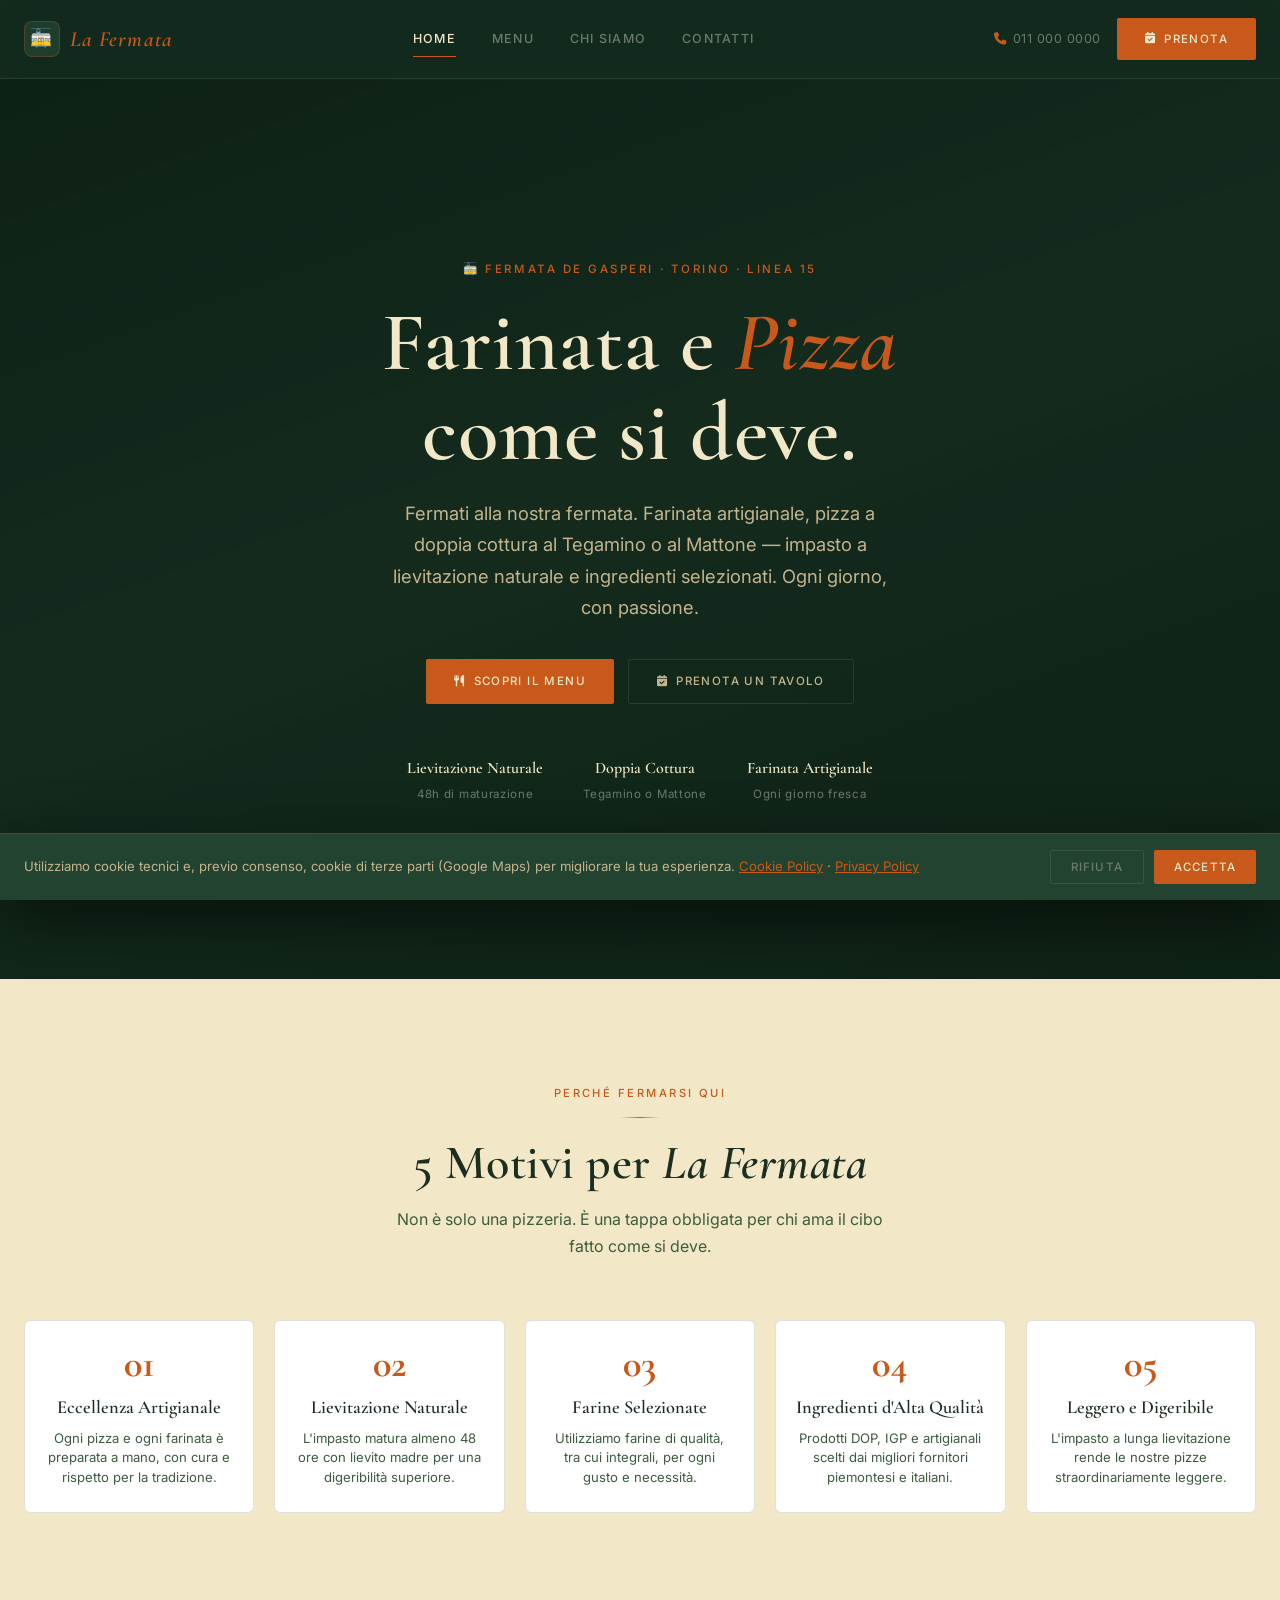
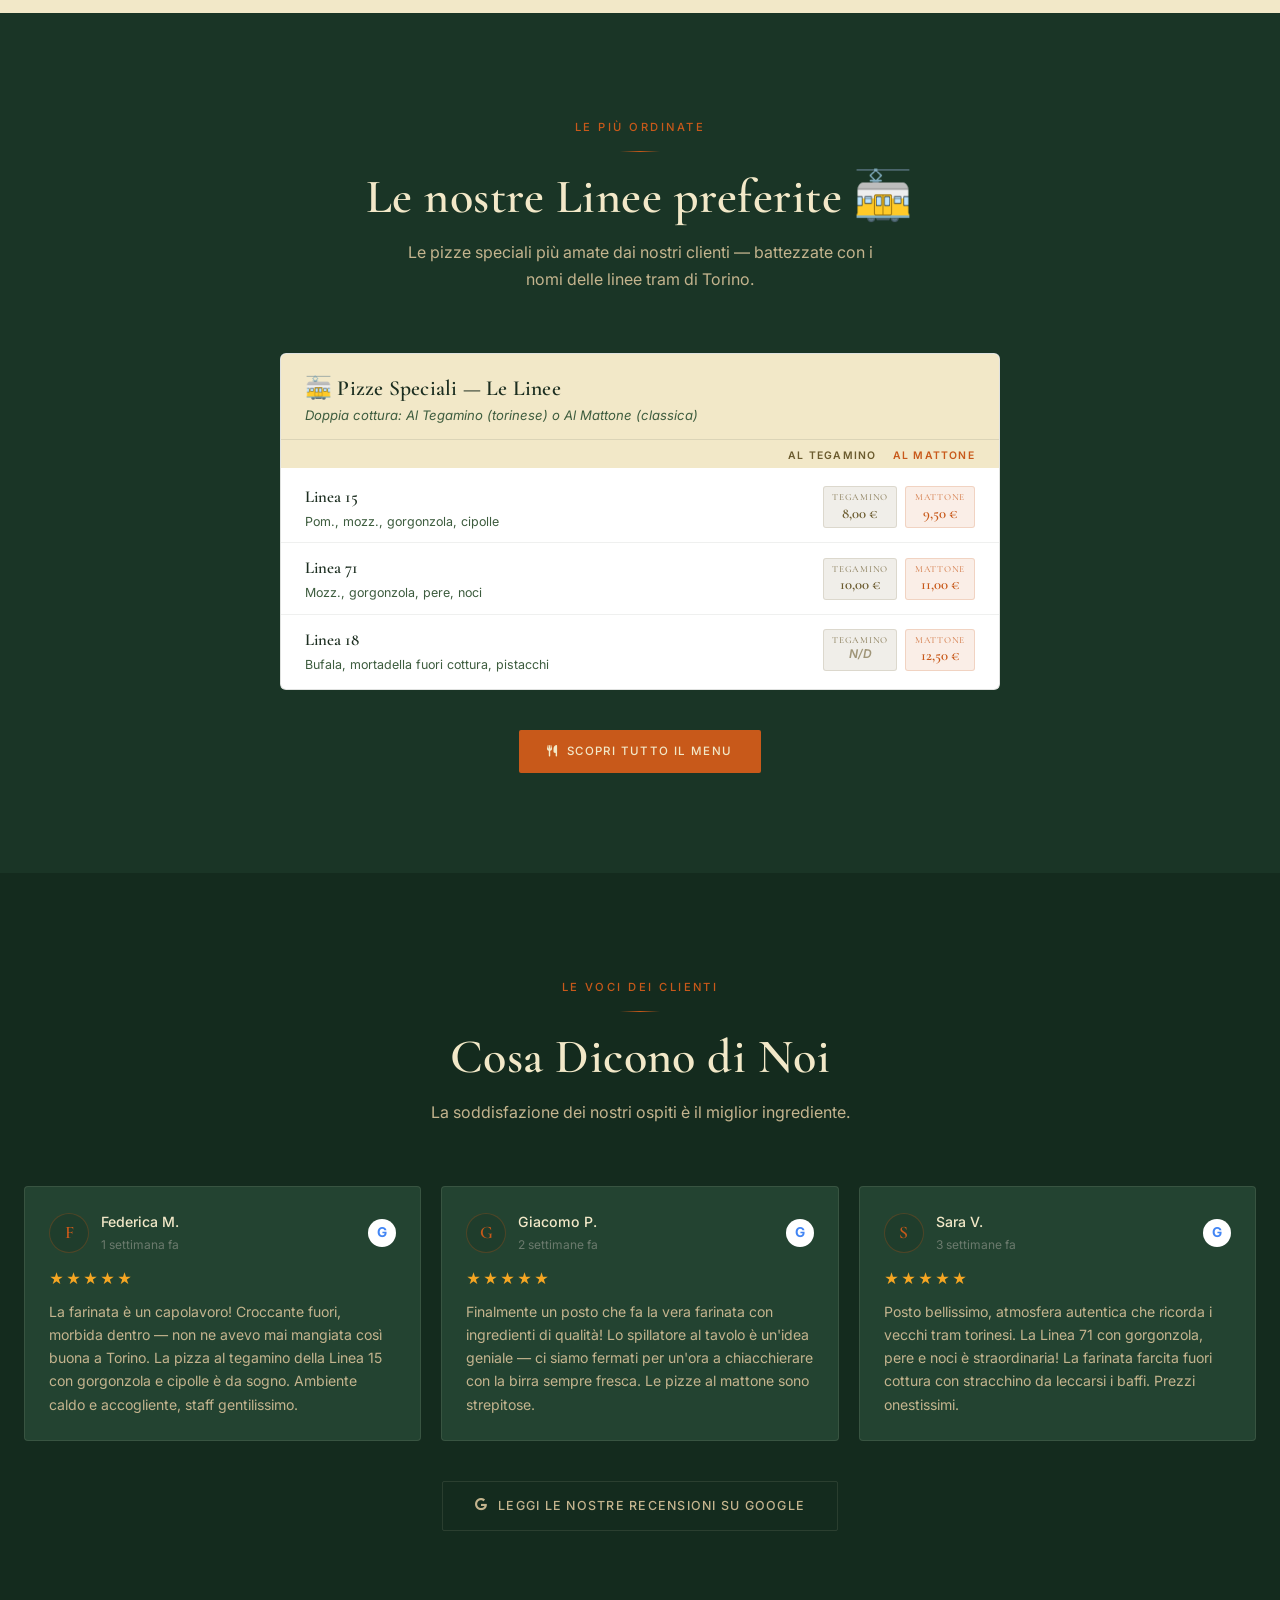
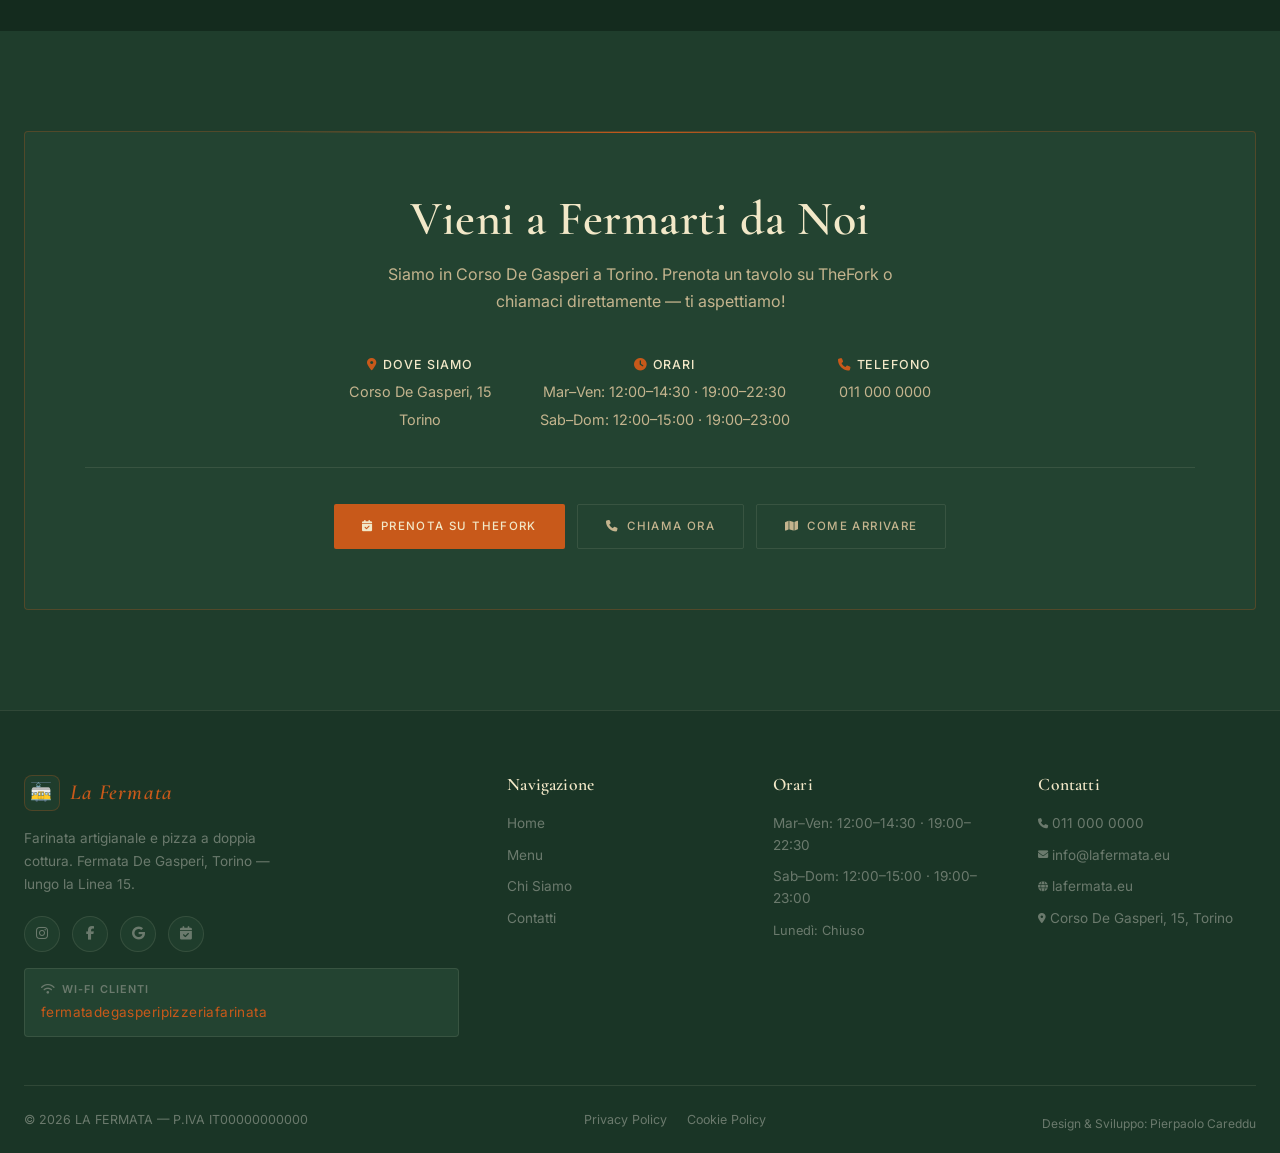
==== commit c79e3595: "Complete refactor: LA FERMATA website with full menu (Parts 1+2), Forest Green+Cream palette, all pa" ====
--- a/index.html
+++ b/index.html
@@ -3,17 +3,15 @@
 <head>
     <meta charset="UTF-8">
     <meta name="viewport" content="width=device-width, initial-scale=1.0, viewport-fit=cover">
-    <title>Romana Mia — Pizza al Taglio Gourmet a Torino</title>
-    <meta name="description" content="Romana Mia: la vera pizza romana in teglia a Torino. Scrocchiarella, ingredienti DOP e IGP, lievitazione 48–72h. Via Marco Polo, 12/C — 4,5 stelle su Google.">
-
+    <title>LA FERMATA — Farinata e Pizza Restaurant a Torino</title>
+    <meta name="description" content="LA FERMATA, fermata De Gasperi. Farinata artigianale e pizza a doppia cottura (Tegamino e Mattone). Lievitazione naturale, farine selezionate, ingredienti d'eccellenza. Torino.">
     <meta property="og:type" content="restaurant">
-    <meta property="og:title" content="Romana Mia — Pizza al Taglio Gourmet a Torino">
-    <meta property="og:description" content="La vera pizza romana in teglia a Torino. Scrocchiarella, ingredienti premium. Via Marco Polo, 12/C.">
-    <meta property="og:image" content="https://images.unsplash.com/photo-1565299624946-b28f40a0ae38?q=80&w=1200">
-    <meta name="theme-color" content="#0A0A0A">
+    <meta property="og:title" content="LA FERMATA — Farinata e Pizza Restaurant Torino">
+    <meta property="og:description" content="Farinata artigianale e pizza a doppia cottura. Tegamino e Mattone. Corso De Gasperi, Torino.">
+    <meta property="og:image" content="https://images.unsplash.com/photo-1574071318508-1cdbab80d002?q=80&w=1200">
+    <meta name="theme-color" content="#142B1E">
     <meta name="apple-mobile-web-app-capable" content="yes">
     <meta name="apple-mobile-web-app-status-bar-style" content="black-translucent">
-    <meta name="mobile-web-app-capable" content="yes">
     <link rel="icon" type="image/svg+xml" href="favicon.svg">
     <link rel="stylesheet" href="https://cdnjs.cloudflare.com/ajax/libs/font-awesome/6.4.0/css/all.min.css">
     <link rel="stylesheet" href="style.css">
@@ -25,36 +23,36 @@
 <header id="main-header">
     <div class="container nav-wrapper">
         <a href="index.html" class="logo">
-            <div class="logo-icon">🍕</div>
-            <span><em>Romana</em> Mia</span>
+            <div class="logo-icon">🚋</div>
+            <span><em>La Fermata</em></span>
         </a>
         <nav class="desktop-menu">
             <a href="index.html" class="active">Home</a>
             <a href="menu.html">Menu</a>
-            <a href="metodo.html">Il Metodo</a>
+            <a href="storia.html">Chi Siamo</a>
             <a href="contatti.html">Contatti</a>
         </nav>
         <div class="header-right">
             <a data-config-href="tel:{telefonoHref}" href="#" class="phone-cta">
                 <i class="fa-solid fa-phone"></i>
-                <span data-config="telefono">333 323 0516</span>
+                <span data-config="telefono">011 000 0000</span>
             </a>
-            <a data-config-href="https://wa.me/{whatsapp}?text={whatsappMessaggioEncoded}" href="#" class="btn-whatsapp" target="_blank" rel="noopener">
-                <i class="fa-brands fa-whatsapp"></i> Ordina
+            <a data-config-href="{theforkUrl}" href="#" class="btn-red" target="_blank" rel="noopener">
+                <i class="fa-solid fa-calendar-check"></i> Prenota
             </a>
         </div>
-        <button class="hamburger" id="hamburger" aria-label="Menu">
+        <button class="hamburger" id="hamburger" aria-label="Apri menu">
             <span></span><span></span><span></span>
         </button>
     </div>
     <nav class="mobile-menu" id="mobile-menu">
         <a href="index.html" class="active"><i class="fa-solid fa-house"></i> Home</a>
-        <a href="menu.html"><i class="fa-solid fa-pizza-slice"></i> Menu</a>
-        <a href="metodo.html"><i class="fa-solid fa-star"></i> Il Metodo</a>
+        <a href="menu.html"><i class="fa-solid fa-utensils"></i> Menu</a>
+        <a href="storia.html"><i class="fa-solid fa-book-open"></i> Chi Siamo</a>
         <a href="contatti.html"><i class="fa-solid fa-location-dot"></i> Contatti</a>
         <div class="mobile-cta">
             <a data-config-href="tel:{telefonoHref}" href="#" class="btn-outline"><i class="fa-solid fa-phone"></i> Chiama</a>
-            <a data-config-href="https://wa.me/{whatsapp}?text={whatsappMessaggioEncoded}" href="#" class="btn-whatsapp" target="_blank" rel="noopener"><i class="fa-brands fa-whatsapp"></i> Ordina su WhatsApp</a>
+            <a data-config-href="{theforkUrl}" href="#" class="btn-red" target="_blank" rel="noopener"><i class="fa-solid fa-calendar-check"></i> Prenota un Tavolo</a>
         </div>
     </nav>
 </header>
@@ -64,123 +62,180 @@
     <div class="hero-bg"></div>
     <div class="hero-overlay"></div>
     <div class="hero-content">
-        <span class="hero-eyebrow">Pizza al Taglio Gourmet · Torino</span>
-        <h1>Scrocchiarella, autentica.<br>Pizza romana in <em>teglia</em> a Torino.</h1>
-        <p>Impasto ad alta idratazione, lievitazione lenta 48–72 ore,<br>
-           ingredienti DOP e IGP selezionati. Ogni morso racconta Roma.</p>
+        <span class="hero-eyebrow">🚋 Fermata De Gasperi · Torino · Linea 15</span>
+        <h1>Farinata e <em>Pizza</em><br>come si deve.</h1>
+        <p>Fermati alla nostra fermata. Farinata artigianale, pizza a doppia cottura al Tegamino o al Mattone — impasto a lievitazione naturale e ingredienti selezionati. Ogni giorno, con passione.</p>
         <div class="hero-buttons">
-            <a href="menu.html" class="btn-red"><i class="fa-solid fa-pizza-slice"></i> Vedi il Menu</a>
-            <a data-config-href="https://wa.me/{whatsapp}?text={whatsappMessaggioEncoded}" href="#" class="btn-whatsapp" target="_blank" rel="noopener">
-                <i class="fa-brands fa-whatsapp"></i> Ordina su WhatsApp
+            <a href="menu.html" class="btn-red"><i class="fa-solid fa-utensils"></i> Scopri il Menu</a>
+            <a data-config-href="{theforkUrl}" href="#" class="btn-outline" target="_blank" rel="noopener">
+                <i class="fa-solid fa-calendar-check"></i> Prenota un Tavolo
             </a>
         </div>
         <div class="hero-trust">
             <div class="hero-trust-item">
-                <strong>Impasto Romano</strong>
-                <span>Scrocchiarella autentica</span>
+                <strong>Lievitazione Naturale</strong>
+                <span>48h di maturazione</span>
             </div>
             <div class="hero-trust-item">
-                <strong>Ingredienti Premium</strong>
-                <span>DOP, IGP, artigianali</span>
+                <strong>Doppia Cottura</strong>
+                <span>Tegamino o Mattone</span>
             </div>
             <div class="hero-trust-item">
-                <strong>4,5 ★ su Google</strong>
-                <span>67 recensioni verificate</span>
+                <strong>Farinata Artigianale</strong>
+                <span>Ogni giorno fresca</span>
             </div>
         </div>
     </div>
 </section>
 
-<!-- ===== BEST SELLERS SECTION ===== -->
-<section class="menu-section" id="menu">
+<!-- ===== 5 MOTIVI PER FERMARSI ===== -->
+<section class="menu-section" id="motivi">
     <div class="container">
         <div class="section-header animate-on-scroll">
-            <span class="section-eyebrow">I Nostri Best Seller</span>
+            <span class="section-eyebrow">Perché fermarsi qui</span>
             <div class="section-divider"></div>
-            <h2>Le Pizze più Amate 🍕</h2>
-            <p>Le tre preferite dai nostri clienti — preparate ogni giorno con ingredienti freschi e un impasto che matura 48–72 ore.</p>
-        </div>
-        <div class="menu-category-card animate-on-scroll">
+            <h2>5 Motivi per <em>La Fermata</em></h2>
+            <p>Non è solo una pizzeria. È una tappa obbligata per chi ama il cibo fatto come si deve.</p>
+        </div>
+        <div class="motivi-grid animate-on-scroll">
+            <div class="motivo-card">
+                <div class="motivo-num">01</div>
+                <div class="motivo-titolo">Eccellenza Artigianale</div>
+                <div class="motivo-desc">Ogni pizza e ogni farinata è preparata a mano, con cura e rispetto per la tradizione.</div>
+            </div>
+            <div class="motivo-card">
+                <div class="motivo-num">02</div>
+                <div class="motivo-titolo">Lievitazione Naturale</div>
+                <div class="motivo-desc">L'impasto matura almeno 48 ore con lievito madre per una digeribilità superiore.</div>
+            </div>
+            <div class="motivo-card">
+                <div class="motivo-num">03</div>
+                <div class="motivo-titolo">Farine Selezionate</div>
+                <div class="motivo-desc">Utilizziamo farine di qualità, tra cui integrali, per ogni gusto e necessità.</div>
+            </div>
+            <div class="motivo-card">
+                <div class="motivo-num">04</div>
+                <div class="motivo-titolo">Ingredienti d'Alta Qualità</div>
+                <div class="motivo-desc">Prodotti DOP, IGP e artigianali scelti dai migliori fornitori piemontesi e italiani.</div>
+            </div>
+            <div class="motivo-card">
+                <div class="motivo-num">05</div>
+                <div class="motivo-titolo">Leggero e Digeribile</div>
+                <div class="motivo-desc">L'impasto a lunga lievitazione rende le nostre pizze straordinariamente leggere.</div>
+            </div>
+        </div>
+    </div>
+</section>
+
+<!-- ===== BEST SELLERS ===== -->
+<section class="recensioni-section" id="bestseller" style="background: var(--bg-secondary);">
+    <div class="container">
+        <div class="section-header animate-on-scroll">
+            <span class="section-eyebrow">Le più ordinate</span>
+            <div class="section-divider"></div>
+            <h2>Le nostre Linee preferite 🚋</h2>
+            <p>Le pizze speciali più amate dai nostri clienti — battezzate con i nomi delle linee tram di Torino.</p>
+        </div>
+        <div class="menu-category-card animate-on-scroll" style="max-width:720px; margin: 0 auto;">
+            <div class="menu-category-header">
+                <h3 class="menu-category-title">🚋 Pizze Speciali — Le Linee</h3>
+                <p class="menu-category-desc">Doppia cottura: Al Tegamino (torinese) o Al Mattone (classica)</p>
+            </div>
+            <div class="menu-pizza-doppia-header">
+                <span></span>
+                <span class="col-label col-tegamino">Al Tegamino</span>
+                <span class="col-label col-mattone">Al Mattone</span>
+            </div>
             <ul class="menu-pizza-list">
-                <li class="menu-pizza-item">
+                <li class="menu-pizza-item menu-pizza-item--doppia">
                     <div class="menu-pizza-info">
-                        <span class="menu-pizza-nome">Margherita Scrocchiarella</span>
-                        <span class="menu-pizza-ingredienti">Pomodoro San Marzano DOP, Fior di Latte campano, basilico fresco, olio EVO a crudo</span>
-                    </div>
-                    <span class="menu-pizza-prezzo">3,50 €/trancio</span>
+                        <span class="menu-pizza-nome">Linea 15</span>
+                        <span class="menu-pizza-ingredienti">Pom., mozz., gorgonzola, cipolle</span>
+                    </div>
+                    <div class="menu-pizza-prezzi">
+                        <span class="prezzo-badge prezzo-tegamino"><em>Tegamino</em>8,00 €</span>
+                        <span class="prezzo-badge prezzo-mattone"><em>Mattone</em>9,50 €</span>
+                    </div>
                 </li>
-                <li class="menu-pizza-item">
+                <li class="menu-pizza-item menu-pizza-item--doppia">
                     <div class="menu-pizza-info">
-                        <span class="menu-pizza-nome">Mortadella, Pistacchio &amp; Stracciatella</span>
-                        <span class="menu-pizza-ingredienti">Mortadella di Bologna IGP a rosa, granella di pistacchio di Bronte DOP, stracciatella fresca di Andria</span>
-                    </div>
-                    <span class="menu-pizza-prezzo">5,00 €/trancio</span>
+                        <span class="menu-pizza-nome">Linea 71</span>
+                        <span class="menu-pizza-ingredienti">Mozz., gorgonzola, pere, noci</span>
+                    </div>
+                    <div class="menu-pizza-prezzi">
+                        <span class="prezzo-badge prezzo-tegamino"><em>Tegamino</em>10,00 €</span>
+                        <span class="prezzo-badge prezzo-mattone"><em>Mattone</em>11,00 €</span>
+                    </div>
                 </li>
-                <li class="menu-pizza-item">
+                <li class="menu-pizza-item menu-pizza-item--doppia">
                     <div class="menu-pizza-info">
-                        <span class="menu-pizza-nome">Funghi Porcini e Tartufo</span>
-                        <span class="menu-pizza-ingredienti">Porcini trifolati all'aglio e prezzemolo, crema di tartufo nero del Piemonte, Fior di Latte</span>
-                    </div>
-                    <span class="menu-pizza-prezzo">5,50 €/trancio</span>
+                        <span class="menu-pizza-nome">Linea 18</span>
+                        <span class="menu-pizza-ingredienti">Bufala, mortadella fuori cottura, pistacchi</span>
+                    </div>
+                    <div class="menu-pizza-prezzi">
+                        <span class="prezzo-badge prezzo-tegamino"><em>Tegamino</em><span class="nd">N/D</span></span>
+                        <span class="prezzo-badge prezzo-mattone"><em>Mattone</em>12,50 €</span>
+                    </div>
                 </li>
             </ul>
         </div>
         <div class="animate-on-scroll" style="text-align:center; margin-top:40px;">
             <a href="menu.html" class="btn-red">
-                <i class="fa-solid fa-pizza-slice"></i> Scopri tutto il Menu
+                <i class="fa-solid fa-utensils"></i> Scopri tutto il Menu
             </a>
         </div>
     </div>
 </section>
 
-<!-- ===== RECENSIONI SECTION ===== -->
-<section class="recensioni-section" id="recensioni">
+<!-- ===== RECENSIONI ===== -->
+<section class="recensioni-section" id="recensioni" style="background: var(--bg-primary);">
     <div class="container">
         <div class="section-header animate-on-scroll">
             <span class="section-eyebrow">Le Voci dei Clienti</span>
             <div class="section-divider"></div>
             <h2>Cosa Dicono di Noi</h2>
-            <p>4,5 stelle su Google · 67 recensioni verificate. La tua soddisfazione è la nostra pizza perfetta.</p>
+            <p>La soddisfazione dei nostri ospiti è il miglior ingrediente.</p>
         </div>
         <div id="recensioni-grid" class="recensioni-grid"></div>
         <div class="recensioni-cta animate-on-scroll">
             <a data-config-href="{googleMapsReviewLink}" href="#" target="_blank" rel="noopener" class="btn-google-reviews">
-                <i class="fa-brands fa-google"></i> Leggi le nostre 67 recensioni su Google (4,5 ★)
+                <i class="fa-brands fa-google"></i> Leggi le nostre recensioni su Google
             </a>
         </div>
     </div>
 </section>
 
-<!-- ===== CTA SECTION ===== -->
+<!-- ===== CTA ===== -->
 <section class="cta-section">
     <div class="container">
         <div class="cta-box animate-on-scroll">
-            <h2>Vieni a Trovarci</h2>
-            <p>Siamo in Via Marco Polo, 12/C a Torino. Ti aspettiamo da lunedì a sabato per farti assaggiare la vera pizza romana — scrocchiarella, ingredienti d'eccellenza, ogni morso un viaggio.</p>
+            <h2>Vieni a Fermarti da Noi</h2>
+            <p>Siamo in Corso De Gasperi a Torino. Prenota un tavolo su TheFork o chiamaci direttamente — ti aspettiamo!</p>
             <div class="cta-info">
                 <div class="cta-info-item">
                     <strong><i class="fa-solid fa-location-dot" style="color:var(--accent)"></i> Dove siamo</strong>
-                    <span data-config="indirizzo">Via Marco Polo, 12/C</span>
+                    <span data-config="indirizzo">Corso De Gasperi, 15</span>
                     <span data-config="citta">Torino</span>
                 </div>
                 <div class="cta-info-item">
                     <strong><i class="fa-solid fa-clock" style="color:var(--accent)"></i> Orari</strong>
-                    <span data-config="orariSettimana">Lun–Sab: 11:30–15:00</span>
+                    <span data-config="orariSettimana">Mar–Ven: 12:00–14:30 · 19:00–22:30</span>
+                    <span data-config="orariSabato">Sab–Dom: 12:00–15:00 · 19:00–23:00</span>
                 </div>
                 <div class="cta-info-item">
                     <strong><i class="fa-solid fa-phone" style="color:var(--accent)"></i> Telefono</strong>
-                    <a data-config-href="tel:{telefonoHref}" href="#" data-config="telefono">333 323 0516</a>
+                    <a data-config-href="tel:{telefonoHref}" href="#" data-config="telefono">011 000 0000</a>
                 </div>
             </div>
             <div class="cta-buttons">
-                <a data-config-href="https://wa.me/{whatsapp}?text={whatsappMessaggioEncoded}" href="#" class="btn-whatsapp" target="_blank" rel="noopener">
-                    <i class="fa-brands fa-whatsapp"></i> Ordina su WhatsApp
+                <a data-config-href="{theforkUrl}" href="#" class="btn-red" target="_blank" rel="noopener">
+                    <i class="fa-solid fa-calendar-check"></i> Prenota su TheFork
                 </a>
-                <a href="https://www.google.com/maps/dir/?api=1&destination=Via+Marco+Polo,+12C,+10129+Torino+TO" target="_blank" rel="noopener" class="btn-outline">
+                <a data-config-href="tel:{telefonoHref}" href="#" class="btn-outline">
+                    <i class="fa-solid fa-phone"></i> Chiama Ora
+                </a>
+                <a href="contatti.html" class="btn-outline">
                     <i class="fa-solid fa-map"></i> Come Arrivare
-                </a>
-                <a href="contatti.html" class="btn-red">
-                    <i class="fa-solid fa-envelope"></i> Contattaci
                 </a>
             </div>
         </div>
@@ -193,20 +248,27 @@
         <div class="footer-grid">
             <div class="footer-brand">
                 <a href="index.html" class="logo">
-                    <div class="logo-icon">🍕</div>
-                    <span><em>Romana</em> Mia</span>
+                    <div class="logo-icon">🚋</div>
+                    <span><em>La Fermata</em></span>
                 </a>
-                <p>La vera pizza romana in teglia a Torino. Ingredienti DOP, impasto artigianale, scrocchiarella come da tradizione.</p>
+                <p>Farinata artigianale e pizza a doppia cottura. Fermata De Gasperi, Torino — lungo la Linea 15.</p>
                 <div class="footer-social">
-                    <a href="https://www.instagram.com/pizzeriaromanamia/" target="_blank" rel="noopener" aria-label="Instagram">
+                    <a data-config-href="{instagram}" href="#" target="_blank" rel="noopener" aria-label="Instagram">
                         <i class="fa-brands fa-instagram"></i>
                     </a>
-                    <a data-config-href="https://wa.me/{whatsapp}?text={whatsappMessaggioEncoded}" href="#" target="_blank" rel="noopener" aria-label="WhatsApp">
-                        <i class="fa-brands fa-whatsapp"></i>
+                    <a data-config-href="{facebook}" href="#" target="_blank" rel="noopener" aria-label="Facebook">
+                        <i class="fa-brands fa-facebook-f"></i>
                     </a>
                     <a data-config-href="https://www.google.com/maps/search/?api=1&query={mappaQuery}" href="#" target="_blank" rel="noopener" aria-label="Google Maps">
                         <i class="fa-brands fa-google"></i>
                     </a>
+                    <a data-config-href="{theforkUrl}" href="#" target="_blank" rel="noopener" aria-label="Prenota su TheFork">
+                        <i class="fa-solid fa-calendar-check"></i>
+                    </a>
+                </div>
+                <div class="footer-wifi">
+                    <div class="wifi-label"><i class="fa-solid fa-wifi"></i> Wi-Fi Clienti</div>
+                    <span class="wifi-pass" data-config="wifiPassword">fermatadegasperipizzeriafarinata</span>
                 </div>
             </div>
             <div class="footer-col">
@@ -214,28 +276,30 @@
                 <ul>
                     <li><a href="index.html">Home</a></li>
                     <li><a href="menu.html">Menu</a></li>
-                    <li><a href="metodo.html">Il Metodo</a></li>
+                    <li><a href="storia.html">Chi Siamo</a></li>
                     <li><a href="contatti.html">Contatti</a></li>
                 </ul>
             </div>
             <div class="footer-col">
                 <h4>Orari</h4>
                 <ul>
-                    <li><span data-config="orariSettimana">Lun–Sab: 11:30–15:00</span></li>
-                    <li><span data-config="orariSabato">Domenica: Chiuso</span></li>
+                    <li><span data-config="orariSettimana">Mar–Ven: 12:00–14:30 · 19:00–22:30</span></li>
+                    <li><span data-config="orariSabato">Sab–Dom: 12:00–15:00 · 19:00–23:00</span></li>
+                    <li><span style="color:var(--text-muted);font-size:0.8rem;">Lunedì: Chiuso</span></li>
                 </ul>
             </div>
             <div class="footer-col">
                 <h4>Contatti</h4>
                 <ul>
-                    <li><a data-config-href="tel:{telefonoHref}" href="#"><i class="fa-solid fa-phone fa-xs"></i> <span data-config="telefono">333 323 0516</span></a></li>
-                    <li><a href="mailto:info@romanamia.it"><i class="fa-solid fa-envelope fa-xs"></i> <span data-config="email">info@romanamia.it</span></a></li>
-                    <li><span><i class="fa-solid fa-location-dot fa-xs"></i> <span data-config="indirizzo">Via Marco Polo, 12/C</span>, <span data-config="citta">Torino</span></span></li>
+                    <li><a data-config-href="tel:{telefonoHref}" href="#"><i class="fa-solid fa-phone fa-xs"></i> <span data-config="telefono">011 000 0000</span></a></li>
+                    <li><a href="mailto:info@lafermata.eu"><i class="fa-solid fa-envelope fa-xs"></i> <span data-config="email">info@lafermata.eu</span></a></li>
+                    <li><a data-config-href="{sitoWebUrl}" href="#"><i class="fa-solid fa-globe fa-xs"></i> <span data-config="sitoWeb">lafermata.eu</span></a></li>
+                    <li><span><i class="fa-solid fa-location-dot fa-xs"></i> <span data-config="indirizzo">Corso De Gasperi, 15</span>, <span data-config="citta">Torino</span></span></li>
                 </ul>
             </div>
         </div>
         <div class="footer-bottom">
-            <p>© <span data-anno></span> <span data-config="nomeAzienda">Romana Mia</span> — P.IVA <span data-config="pIva">IT10123456789</span></p>
+            <p>© <span data-anno></span> <span data-config="nomeAzienda">LA FERMATA</span> — P.IVA <span data-config="pIva">IT00000000000</span></p>
             <div class="footer-legal">
                 <a href="privacy.html">Privacy Policy</a>
                 <a href="cookie.html">Cookie Policy</a>
@@ -245,29 +309,32 @@
     </div>
 </footer>
 
+<!-- ===== STICKY PRENOTA (mobile) ===== -->
+<div class="sticky-prenota">
+    <a data-config-href="{theforkUrl}" href="#" target="_blank" rel="noopener">
+        <i class="fa-solid fa-calendar-check"></i> Prenota un Tavolo
+    </a>
+</div>
+
 <!-- ===== MOBILE BOTTOM NAV ===== -->
 <nav class="bottom-nav" aria-label="Navigazione principale">
     <a href="index.html" class="bottom-nav-item active">
-        <i class="fa-solid fa-house"></i>
-        <span>Home</span>
+        <i class="fa-solid fa-house"></i><span>Home</span>
     </a>
     <a href="menu.html" class="bottom-nav-item">
-        <i class="fa-solid fa-pizza-slice"></i>
-        <span>Menu</span>
+        <i class="fa-solid fa-utensils"></i><span>Menu</span>
     </a>
-    <a href="metodo.html" class="bottom-nav-item">
-        <i class="fa-solid fa-star"></i>
-        <span>Il Metodo</span>
+    <a href="storia.html" class="bottom-nav-item">
+        <i class="fa-solid fa-book-open"></i><span>Chi Siamo</span>
     </a>
     <a href="contatti.html" class="bottom-nav-item">
-        <i class="fa-solid fa-location-dot"></i>
-        <span>Contatti</span>
+        <i class="fa-solid fa-location-dot"></i><span>Contatti</span>
     </a>
 </nav>
 
 <!-- ===== COOKIE BANNER ===== -->
 <div id="cookie-banner" style="display:none;">
-    <p>Utilizziamo cookie tecnici e, previo consenso, cookie di terze parti (Google Maps) per migliorare la tua esperienza. 
+    <p>Utilizziamo cookie tecnici e, previo consenso, cookie di terze parti (Google Maps) per migliorare la tua esperienza.
        <a href="cookie.html">Cookie Policy</a> · <a href="privacy.html">Privacy Policy</a></p>
     <div class="cookie-buttons">
         <button class="btn-cookie-reject" id="cookie-reject">Rifiuta</button>
@@ -275,11 +342,6 @@
     </div>
 </div>
 
-<!-- ===== FLOATING WHATSAPP ===== -->
-<a id="whatsapp-float" data-config-href="https://wa.me/{whatsapp}?text={whatsappMessaggioEncoded}" href="#" target="_blank" rel="noopener" aria-label="Ordina su WhatsApp">
-    <i class="fa-brands fa-whatsapp"></i>
-</a>
-
 <!-- ===== BACK TO TOP ===== -->
 <button id="back-to-top" onclick="window.scrollTo({top:0,behavior:'smooth'})" aria-label="Torna su">
     <i class="fa-solid fa-chevron-up"></i>
@@ -288,7 +350,6 @@
 <script src="config.js"></script>
 <script>
 (function () {
-    // --- Sticky header ---
     var header = document.getElementById('main-header');
     window.addEventListener('scroll', function () {
         header.classList.toggle('scrolled', window.scrollY > 60);
@@ -296,78 +357,50 @@
         if (btt) btt.classList.toggle('visible', window.scrollY > 300);
     }, { passive: true });
 
-    // --- Hamburger ---
     var btn = document.getElementById('hamburger');
     var menu = document.getElementById('mobile-menu');
     if (btn && menu) {
-        btn.addEventListener('click', function () {
-            btn.classList.toggle('open');
-            menu.classList.toggle('open');
-        });
+        btn.addEventListener('click', function () { btn.classList.toggle('open'); menu.classList.toggle('open'); });
         menu.querySelectorAll('a').forEach(function (a) {
-            a.addEventListener('click', function () {
-                btn.classList.remove('open');
-                menu.classList.remove('open');
-            });
+            a.addEventListener('click', function () { btn.classList.remove('open'); menu.classList.remove('open'); });
         });
     }
 
-    // --- Animate on scroll ---
     if ('IntersectionObserver' in window) {
         var animObserver = new IntersectionObserver(function(entries) {
             entries.forEach(function(entry) {
-                if (entry.isIntersecting) {
-                    entry.target.classList.add('visible');
-                    animObserver.unobserve(entry.target);
-                }
+                if (entry.isIntersecting) { entry.target.classList.add('visible'); animObserver.unobserve(entry.target); }
             });
         }, { threshold: 0.12, rootMargin: '0px 0px -32px 0px' });
-        document.querySelectorAll('.animate-on-scroll').forEach(function(el) {
-            animObserver.observe(el);
-        });
+        document.querySelectorAll('.animate-on-scroll').forEach(function(el) { animObserver.observe(el); });
     } else {
         function checkVisible() {
             document.querySelectorAll('.animate-on-scroll:not(.visible)').forEach(function (el) {
-                var rect = el.getBoundingClientRect();
-                if (rect.top < window.innerHeight - 40) {
-                    el.classList.add('visible');
-                }
+                if (el.getBoundingClientRect().top < window.innerHeight - 40) el.classList.add('visible');
             });
         }
         window.addEventListener('scroll', checkVisible, { passive: true });
         window.addEventListener('load', checkVisible);
         setTimeout(checkVisible, 200);
     }
-
-    // --- Cookie banner ---
+    // Fallback: make ALL elements visible after 800ms
+    setTimeout(function () {
+        document.querySelectorAll('.animate-on-scroll:not(.visible)').forEach(function(el) { el.classList.add('visible'); });
+    }, 800);
+
     var consent = localStorage.getItem('cookieConsent');
     var banner = document.getElementById('cookie-banner');
-    if (!consent && banner) {
-        setTimeout(function () { banner.style.display = 'flex'; }, 1500);
-    }
+    if (!consent && banner) setTimeout(function () { banner.style.display = 'flex'; }, 1500);
     var acceptBtn = document.getElementById('cookie-accept');
     var rejectBtn = document.getElementById('cookie-reject');
     if (acceptBtn) acceptBtn.addEventListener('click', function () {
-        localStorage.setItem('cookieConsent', 'accepted');
-        banner.style.display = 'none';
+        localStorage.setItem('cookieConsent', 'accepted'); banner.style.display = 'none';
         if (typeof window.loadConsentedMap === 'function') window.loadConsentedMap();
     });
     if (rejectBtn) rejectBtn.addEventListener('click', function () {
-        localStorage.setItem('cookieConsent', 'rejected');
-        banner.style.display = 'none';
-    });
-
-    // --- Smooth scroll for anchor links ---
-    document.querySelectorAll('a[href^="#"]').forEach(function (a) {
-        a.addEventListener('click', function (e) {
-            var target = document.querySelector(a.getAttribute('href'));
-            if (target) {
-                e.preventDefault();
-                target.scrollIntoView({ behavior: 'smooth', block: 'start' });
-            }
-        });
+        localStorage.setItem('cookieConsent', 'rejected'); banner.style.display = 'none';
     });
 })();
 </script>
 </body>
-</html>
+</html>
--- a/style.css
+++ b/style.css
@@ -1,42 +1,63 @@
 /* ============================================================
-   ROMANA MIA — Pizza al Taglio Gourmet
-   Dark Elegance | Cormorant Garamond + Inter | Gold Accent
+   LA FERMATA — Farinata e Pizza Restaurant · Torino
+   Palette Tram: Verde Foresta + Crema Pergamena
+   Tipografia: Cormorant Garamond + Inter
    ============================================================ */
 
-/* --- 1. GOOGLE FONTS IMPORT --- */
+/* --- 1. GOOGLE FONTS --- */
 @import url('https://fonts.googleapis.com/css2?family=Cormorant+Garamond:ital,wght@0,400;0,500;0,600;0,700;1,400;1,500;1,600&family=Inter:wght@300;400;500&display=swap');
 
-/* --- 2. VARIABLES & RESET --- */
+/* --- 2. VARIABILI DI COLORE (Tram Torinese) --- */
 :root {
-    --bg-primary:    #0A0A0A;
-    --bg-secondary:  #111111;
-    --bg-surface:    #181818;
-    --bg-card:       #1C1C1C;
-    --accent:        #C5A059;
-    --accent-hover:  #d4b46b;
-    --text-primary:  #F8F8F2;
-    --text-secondary:#A8A090;
-    --text-muted:    #58534E;
-    --border:        rgba(197, 160, 89, 0.18);
-    --border-subtle: rgba(255, 255, 255, 0.07);
-    --shadow-sm:     0 2px 12px rgba(0,0,0,0.4);
-    --shadow-md:     0 8px 32px rgba(0,0,0,0.5);
-    --shadow-lg:     0 20px 60px rgba(0,0,0,0.6);
-    --shadow-glow:   0 0 48px rgba(197,160,89,0.06);
+    /* Sfondi scuri — Verde Foresta (carrozzeria vecchi tram GTT) */
+    --bg-primary:    #142B1E;   /* Verde Foresta profondo */
+    --bg-secondary:  #1A3526;   /* Verde Foresta medio */
+    --bg-surface:    #1F3D2C;   /* Verde Foresta superficie */
+    --bg-card:       #234331;   /* Verde Foresta card */
+
+    /* Sfondo chiaro — Crema/Pergamena */
+    --bg-light:      #F2E8C8;   /* Crema principale */
+    --bg-light-card: #EBE0B4;   /* Crema più scura per card */
+    --bg-light-surf: #F7F0D8;   /* Crema chiara per hover */
+
+    /* Testo su sfondo scuro */
+    --text-primary:  #F2E8C8;   /* Giallo crema */
+    --text-secondary:#C4B48E;   /* Crema attenuata */
+    --text-muted:    #6B7A6D;   /* Verde-grigio attenuato */
+
+    /* Testo su sfondo chiaro */
+    --text-dark:     #1C2E20;   /* Verde scuro / quasi nero */
+    --text-dark-sec: #3D5C3E;   /* Verde scuro secondario */
+    --text-dark-mut: #7A8C6A;   /* Verde attenuato */
+
+    /* Accento: Ambra Tram (arancio caldo) */
+    --accent:        #C8591A;   /* Arancio mattone tram */
+    --accent-hover:  #D96B28;
+    --accent-light:  rgba(200, 89, 26, 0.12);
+
+    /* Bordi */
+    --border:        rgba(200, 89, 26, 0.28);
+    --border-subtle: rgba(242, 232, 200, 0.10);
+    --border-light:  rgba(28, 46, 32, 0.14);
+
+    /* Ombre */
+    --shadow-sm:     0 2px 12px rgba(0,0,0,0.35);
+    --shadow-md:     0 8px 32px rgba(0,0,0,0.45);
+    --shadow-lg:     0 20px 60px rgba(0,0,0,0.55);
+    --shadow-glow:   0 0 48px rgba(200,89,26,0.10);
+
     /* Legacy aliases */
     --primary-red:   var(--accent);
-    --primary-dark:  #0A0A0A;
+    --primary-dark:  var(--bg-primary);
     --text-main:     var(--text-primary);
     --text-light:    var(--text-secondary);
-    --white:         #F8F8F2;
+    --white:         #F2E8C8;
     --border-old:    var(--border);
     --accent-legacy: var(--accent);
 }
 
 *, *::before, *::after { margin: 0; padding: 0; box-sizing: border-box; }
-
 html { scroll-behavior: smooth; overflow-x: hidden; }
-
 body {
     font-family: 'Inter', sans-serif;
     font-weight: 400;
@@ -45,21 +66,19 @@
     background-color: var(--bg-primary);
     overflow-x: hidden;
 }
-
 h1, h2, h3, h4, h5 {
     font-family: 'Cormorant Garamond', serif;
     line-height: 1.15;
     font-weight: 600;
     letter-spacing: 0.01em;
 }
-
 a { text-decoration: none; transition: all 0.6s cubic-bezier(0.16,1,0.3,1); color: inherit; }
 ul { list-style: none; }
 img { width: 100%; display: block; object-fit: cover; }
 
 /* --- 3. HEADER --- */
 header {
-    background: rgba(8, 8, 8, 0.82);
+    background: rgba(20, 43, 30, 0.88);
     backdrop-filter: blur(28px) saturate(160%);
     -webkit-backdrop-filter: blur(28px) saturate(160%);
     border-bottom: 1px solid var(--border-subtle);
@@ -69,1855 +88,866 @@
     z-index: 2000;
     transition: padding 0.5s cubic-bezier(0.16,1,0.3,1), box-shadow 0.5s ease;
 }
-
 header.scrolled {
     padding: 12px 0;
-    background: rgba(8, 8, 8, 0.96);
-    box-shadow: 0 4px 40px rgba(0,0,0,0.6);
-}
-
-.container {
-    max-width: 1280px;
-    margin: 0 auto;
-    padding: 0 24px;
-}
-
-.nav-wrapper {
-    display: flex;
-    justify-content: space-between;
-    align-items: center;
-    gap: 16px;
-}
+    background: rgba(18, 38, 26, 0.97);
+    box-shadow: 0 4px 40px rgba(0,0,0,0.55);
+}
+.container { max-width: 1280px; margin: 0 auto; padding: 0 24px; }
+.nav-wrapper { display: flex; justify-content: space-between; align-items: center; gap: 16px; }
 
 /* Logo */
 .logo {
-    display: flex;
-    align-items: center;
-    gap: 10px;
+    display: flex; align-items: center; gap: 10px;
     font-family: 'Cormorant Garamond', serif;
-    font-weight: 600;
-    font-size: 1.35rem;
-    letter-spacing: 0.05em;
-    color: var(--text-primary);
-    white-space: nowrap;
-    flex-shrink: 0;
-}
-
+    font-weight: 600; font-size: 1.35rem; letter-spacing: 0.05em;
+    color: var(--text-primary); white-space: nowrap; flex-shrink: 0;
+}
 .logo-icon {
     width: 36px; height: 36px;
     background: var(--bg-surface);
     border: 1px solid var(--border);
     border-radius: 8px;
     display: flex; align-items: center; justify-content: center;
-    font-size: 1.1rem;
-    flex-shrink: 0;
+    font-size: 1.1rem; flex-shrink: 0;
     transition: transform 0.6s cubic-bezier(0.16,1,0.3,1), border-color 0.4s ease;
 }
-
-.logo:hover .logo-icon {
-    transform: rotate(-4deg);
-    border-color: var(--accent);
-}
-
+.logo:hover .logo-icon { transform: rotate(-4deg); border-color: var(--accent); }
 .logo span { color: var(--text-primary); }
 .logo span em { color: var(--accent); font-style: italic; }
 
 /* Desktop nav */
-.desktop-menu {
-    display: flex;
-    align-items: center;
-    gap: 36px;
-}
-
+.desktop-menu { display: flex; align-items: center; gap: 36px; }
 .desktop-menu a {
     color: var(--text-muted);
-    font-size: 0.78rem;
-    font-weight: 500;
-    letter-spacing: 0.1em;
-    text-transform: uppercase;
-    padding: 6px 0;
-    position: relative;
+    font-size: 0.78rem; font-weight: 500;
+    letter-spacing: 0.1em; text-transform: uppercase;
+    padding: 6px 0; position: relative;
     transition: color 0.4s ease;
 }
-
 .desktop-menu a::after {
-    content: '';
-    position: absolute;
+    content: ''; position: absolute;
     bottom: -2px; left: 0;
     width: 0; height: 1px;
     background: var(--accent);
     transition: width 0.6s cubic-bezier(0.16,1,0.3,1);
 }
-
-.desktop-menu a:hover,
-.desktop-menu a.active { color: var(--text-primary); }
-
-.desktop-menu a:hover::after,
-.desktop-menu a.active::after { width: 100%; }
+.desktop-menu a:hover, .desktop-menu a.active { color: var(--text-primary); }
+.desktop-menu a:hover::after, .desktop-menu a.active::after { width: 100%; }
 
 /* Header right */
-.header-right {
-    display: flex;
-    align-items: center;
-    gap: 16px;
-    flex-shrink: 0;
-}
-
+.header-right { display: flex; align-items: center; gap: 16px; flex-shrink: 0; }
 .phone-cta {
-    color: var(--text-muted);
-    font-size: 0.78rem;
-    font-weight: 400;
-    letter-spacing: 0.04em;
-    display: flex; align-items: center; gap: 6px;
-}
-
+    color: var(--text-muted); font-size: 0.78rem; font-weight: 400;
+    letter-spacing: 0.04em; display: flex; align-items: center; gap: 6px;
+}
 .phone-cta:hover { color: var(--text-primary); }
 .phone-cta i { color: var(--accent); }
 
-/* --- 4. BUTTONS --- */
-.btn-red {
-    background: var(--accent);
-    color: #0A0A0A;
-    border: none;
-    padding: 12px 28px;
-    border-radius: 2px;
-    font-family: 'Inter', sans-serif;
-    font-size: 0.72rem;
-    font-weight: 500;
-    letter-spacing: 0.12em;
-    text-transform: uppercase;
-    cursor: pointer;
+/* --- 4. PULSANTI --- */
+.btn-red, .btn-prenotazione {
+    background: var(--accent); color: #F2E8C8;
+    border: none; padding: 12px 28px; border-radius: 2px;
+    font-family: 'Inter', sans-serif; font-size: 0.72rem; font-weight: 500;
+    letter-spacing: 0.12em; text-transform: uppercase; cursor: pointer;
     display: inline-flex; align-items: center; gap: 8px;
-    transition: all 0.6s cubic-bezier(0.16,1,0.3,1);
-    white-space: nowrap;
-}
-
-.btn-red:hover {
-    background: var(--accent-hover);
-    transform: translateY(-2px);
-    box-shadow: 0 8px 28px rgba(197,160,89,0.25);
-    color: #0A0A0A;
-}
-
-.btn-yellow {
-    background: var(--accent);
-    color: #0A0A0A;
-    border: none;
-    padding: 12px 28px;
-    border-radius: 2px;
-    font-family: 'Inter', sans-serif;
-    font-size: 0.72rem;
-    font-weight: 500;
-    letter-spacing: 0.12em;
-    text-transform: uppercase;
-    cursor: pointer;
+    transition: all 0.6s cubic-bezier(0.16,1,0.3,1); white-space: nowrap;
+}
+.btn-red:hover, .btn-prenotazione:hover {
+    background: var(--accent-hover); transform: translateY(-2px);
+    box-shadow: 0 8px 28px rgba(200,89,26,0.30); color: #F2E8C8;
+}
+.btn-yellow { background: var(--accent); color: #F2E8C8; border: none; padding: 12px 28px;
+    border-radius: 2px; font-family: 'Inter', sans-serif; font-size: 0.72rem; font-weight: 500;
+    letter-spacing: 0.12em; text-transform: uppercase; cursor: pointer;
     display: inline-flex; align-items: center; gap: 8px;
-    transition: all 0.6s cubic-bezier(0.16,1,0.3,1);
-    white-space: nowrap;
-}
-
-.btn-yellow:hover {
-    background: var(--accent-hover);
-    transform: translateY(-2px);
-    color: #0A0A0A;
-}
-
+    transition: all 0.6s cubic-bezier(0.16,1,0.3,1); white-space: nowrap;
+}
+.btn-yellow:hover { background: var(--accent-hover); transform: translateY(-2px); color: #F2E8C8; }
 .btn-outline {
-    background: transparent;
-    color: var(--text-secondary);
-    border: 1px solid var(--border-subtle);
-    padding: 12px 28px;
-    border-radius: 2px;
-    font-family: 'Inter', sans-serif;
-    font-size: 0.72rem;
-    font-weight: 500;
-    letter-spacing: 0.12em;
-    text-transform: uppercase;
-    cursor: pointer;
+    background: transparent; color: var(--text-secondary);
+    border: 1px solid var(--border-subtle); padding: 12px 28px; border-radius: 2px;
+    font-family: 'Inter', sans-serif; font-size: 0.72rem; font-weight: 500;
+    letter-spacing: 0.12em; text-transform: uppercase; cursor: pointer;
     display: inline-flex; align-items: center; gap: 8px;
-    transition: all 0.6s cubic-bezier(0.16,1,0.3,1);
-    white-space: nowrap;
-}
-
-.btn-outline:hover {
-    border-color: var(--accent);
-    color: var(--accent);
-    transform: translateY(-2px);
-}
-
+    transition: all 0.6s cubic-bezier(0.16,1,0.3,1); white-space: nowrap;
+}
+.btn-outline:hover { border-color: var(--accent); color: var(--accent); transform: translateY(-2px); }
 .btn-whatsapp {
-    background: #1a9e4f;
-    color: #fff;
-    border: none;
-    padding: 12px 28px;
-    border-radius: 2px;
-    font-family: 'Inter', sans-serif;
-    font-size: 0.72rem;
-    font-weight: 500;
-    letter-spacing: 0.12em;
-    text-transform: uppercase;
-    cursor: pointer;
+    background: #1a9e4f; color: #fff; border: none; padding: 12px 28px; border-radius: 2px;
+    font-family: 'Inter', sans-serif; font-size: 0.72rem; font-weight: 500;
+    letter-spacing: 0.12em; text-transform: uppercase; cursor: pointer;
     display: inline-flex; align-items: center; gap: 8px;
-    transition: all 0.6s cubic-bezier(0.16,1,0.3,1);
-    white-space: nowrap;
-}
-
+    transition: all 0.6s cubic-bezier(0.16,1,0.3,1); white-space: nowrap;
+}
 .btn-whatsapp:hover {
-    background: #158f44;
-    transform: translateY(-2px);
-    box-shadow: 0 8px 28px rgba(26,158,79,0.30);
-    color: #fff;
-}
-
+    background: #158f44; transform: translateY(-2px);
+    box-shadow: 0 8px 28px rgba(26,158,79,0.30); color: #fff;
+}
 .btn-google-reviews {
-    background: transparent;
-    color: var(--text-secondary);
-    border: 1px solid var(--border-subtle);
-    padding: 14px 32px;
-    border-radius: 2px;
-    font-family: 'Inter', sans-serif;
-    font-size: 0.78rem;
-    font-weight: 500;
-    letter-spacing: 0.1em;
-    text-transform: uppercase;
-    cursor: pointer;
+    background: transparent; color: var(--text-secondary);
+    border: 1px solid var(--border-subtle); padding: 14px 32px; border-radius: 2px;
+    font-family: 'Inter', sans-serif; font-size: 0.78rem; font-weight: 500;
+    letter-spacing: 0.1em; text-transform: uppercase; cursor: pointer;
     display: inline-flex; align-items: center; gap: 10px;
     transition: all 0.6s cubic-bezier(0.16,1,0.3,1);
 }
-
-.btn-google-reviews:hover {
-    border-color: var(--accent);
-    color: var(--accent);
-    transform: translateY(-2px);
-}
+.btn-google-reviews:hover { border-color: var(--accent); color: var(--accent); transform: translateY(-2px); }
 
 /* --- 5. HAMBURGER --- */
 .hamburger {
-    display: none;
-    flex-direction: column;
-    justify-content: center;
-    align-items: center;
-    gap: 5px;
-    background: none;
-    border: none;
-    cursor: pointer;
-    padding: 6px;
-    width: 36px; height: 36px;
-    flex-shrink: 0;
-}
-
+    display: none; flex-direction: column; justify-content: center; align-items: center;
+    gap: 5px; background: none; border: none; cursor: pointer; padding: 6px;
+    width: 36px; height: 36px; flex-shrink: 0;
+}
 .hamburger span {
-    display: block;
-    width: 22px; height: 1.5px;
+    display: block; width: 22px; height: 1.5px;
     background: var(--text-secondary);
-    transition: all 0.4s cubic-bezier(0.16,1,0.3,1);
-    transform-origin: center;
-}
-
+    transition: all 0.4s cubic-bezier(0.16,1,0.3,1); transform-origin: center;
+}
 .hamburger.open span:nth-child(1) { transform: translateY(6.5px) rotate(45deg); }
 .hamburger.open span:nth-child(2) { opacity: 0; transform: scaleX(0); }
 .hamburger.open span:nth-child(3) { transform: translateY(-6.5px) rotate(-45deg); }
 
 /* --- 6. MOBILE MENU --- */
 .mobile-menu {
-    display: none;
-    flex-direction: column;
-    gap: 0;
-    background: rgba(10,10,10,0.98);
+    display: none; flex-direction: column; gap: 0;
+    background: rgba(18, 38, 26, 0.99);
     border-top: 1px solid var(--border-subtle);
-    overflow: hidden;
-    max-height: 0;
-    transition: max-height 0.5s cubic-bezier(0.16,1,0.3,1), opacity 0.4s ease;
-    opacity: 0;
-}
-
-.mobile-menu.open {
-    max-height: 480px;
-    opacity: 1;
-}
-
+    overflow: hidden; max-height: 0;
+    transition: max-height 0.5s cubic-bezier(0.16,1,0.3,1), opacity 0.4s ease; opacity: 0;
+}
+.mobile-menu.open { max-height: 560px; opacity: 1; }
 .mobile-menu a {
-    padding: 14px 24px;
-    color: var(--text-secondary);
-    font-size: 0.82rem;
-    font-weight: 400;
-    letter-spacing: 0.06em;
-    text-transform: uppercase;
+    padding: 14px 24px; color: var(--text-secondary);
+    font-size: 0.82rem; font-weight: 400; letter-spacing: 0.06em; text-transform: uppercase;
     border-bottom: 1px solid var(--border-subtle);
     display: flex; align-items: center; gap: 12px;
     transition: color 0.3s ease, background 0.3s ease;
 }
-
-.mobile-menu a:hover,
-.mobile-menu a.active { color: var(--text-primary); background: rgba(197,160,89,0.05); }
-
-.mobile-cta {
-    display: flex;
-    flex-direction: column;
-    gap: 10px;
-    padding: 16px 24px 20px;
-}
-
-.mobile-cta .btn-outline,
-.mobile-cta .btn-whatsapp {
-    justify-content: center;
-    width: 100%;
-}
+.mobile-menu a:hover, .mobile-menu a.active {
+    color: var(--text-primary); background: rgba(200,89,26,0.06);
+}
+.mobile-cta { display: flex; flex-direction: column; gap: 10px; padding: 16px 24px 20px; }
+.mobile-cta .btn-outline, .mobile-cta .btn-whatsapp { justify-content: center; width: 100%; }
 
 /* --- 7. HERO --- */
 .hero {
-    position: relative;
-    min-height: 100svh;
-    display: flex;
-    align-items: center;
-    justify-content: center;
-    overflow: hidden;
-    background: var(--bg-primary);
-}
-
+    position: relative; min-height: 100svh;
+    display: flex; align-items: center; justify-content: center;
+    overflow: hidden; background: var(--bg-primary);
+}
 .hero-bg {
-    position: absolute;
-    inset: 0;
-    background-image: url('https://images.unsplash.com/photo-1565299624946-b28f40a0ae38?q=80&w=1600&auto=format&fit=crop');
-    background-size: cover;
-    background-position: center 40%;
+    position: absolute; inset: 0;
+    background-image: url('https://images.unsplash.com/photo-1574071318508-1cdbab80d002?q=80&w=1600&auto=format&fit=crop');
+    background-size: cover; background-position: center 40%;
     transform: scale(1.06);
-    transition: transform 8s ease-out;
-    will-change: transform;
-}
-
+    transition: transform 8s ease-out; will-change: transform;
+}
 .hero:hover .hero-bg { transform: scale(1.04); }
-
 .hero-overlay {
-    position: absolute;
-    inset: 0;
-    background: linear-gradient(
-        160deg,
-        rgba(10,10,10,0.88) 0%,
-        rgba(10,10,10,0.72) 45%,
-        rgba(10,10,10,0.80) 100%
-    );
-}
-
+    position: absolute; inset: 0;
+    background: linear-gradient(160deg, rgba(14,32,20,0.92) 0%, rgba(20,43,30,0.78) 45%, rgba(14,32,20,0.86) 100%);
+}
 .hero-content {
-    position: relative;
-    z-index: 2;
-    max-width: 760px;
-    padding: 0 24px;
-    text-align: center;
-    animation: heroFadeUp 1.1s cubic-bezier(0.16,1,0.3,1) both;
-}
-
+    position: relative; z-index: 2; max-width: 760px; padding: 0 24px;
+    text-align: center; animation: heroFadeUp 1.1s cubic-bezier(0.16,1,0.3,1) both;
+}
 @keyframes heroFadeUp {
     from { opacity: 0; transform: translateY(32px); }
     to   { opacity: 1; transform: translateY(0); }
 }
-
 .hero-eyebrow {
-    display: inline-block;
-    font-family: 'Inter', sans-serif;
-    font-size: 0.72rem;
-    font-weight: 500;
-    letter-spacing: 0.22em;
-    text-transform: uppercase;
-    color: var(--accent);
-    margin-bottom: 20px;
+    display: inline-block; font-family: 'Inter', sans-serif;
+    font-size: 0.72rem; font-weight: 500; letter-spacing: 0.22em; text-transform: uppercase;
+    color: var(--accent); margin-bottom: 20px;
     animation: heroFadeUp 1.1s 0.15s cubic-bezier(0.16,1,0.3,1) both;
 }
-
 .hero-content h1 {
-    font-size: clamp(2.8rem, 7vw, 5.2rem);
-    font-weight: 600;
-    color: var(--text-primary);
-    margin-bottom: 20px;
-    line-height: 1.08;
+    font-size: clamp(2.8rem, 7vw, 5.2rem); font-weight: 600;
+    color: var(--text-primary); margin-bottom: 20px; line-height: 1.08;
     animation: heroFadeUp 1.1s 0.25s cubic-bezier(0.16,1,0.3,1) both;
 }
-
-.hero-content h1 em {
-    color: var(--accent);
-    font-style: italic;
-}
-
+.hero-content h1 em { color: var(--accent); font-style: italic; }
 .hero-content p {
-    font-size: clamp(1rem, 2vw, 1.15rem);
-    color: var(--text-secondary);
-    max-width: 520px;
-    margin: 0 auto 36px;
-    line-height: 1.7;
+    font-size: clamp(1rem, 2vw, 1.15rem); color: var(--text-secondary);
+    max-width: 520px; margin: 0 auto 36px; line-height: 1.7;
     animation: heroFadeUp 1.1s 0.35s cubic-bezier(0.16,1,0.3,1) both;
 }
-
 .hero-buttons {
-    display: flex;
-    gap: 14px;
-    justify-content: center;
-    flex-wrap: wrap;
-    margin-bottom: 52px;
+    display: flex; gap: 14px; justify-content: center; flex-wrap: wrap; margin-bottom: 52px;
     animation: heroFadeUp 1.1s 0.45s cubic-bezier(0.16,1,0.3,1) both;
 }
-
 .hero-trust {
-    display: flex;
-    gap: 40px;
-    justify-content: center;
-    flex-wrap: wrap;
+    display: flex; gap: 40px; justify-content: center; flex-wrap: wrap;
     animation: heroFadeUp 1.1s 0.55s cubic-bezier(0.16,1,0.3,1) both;
 }
-
-.hero-trust-item {
-    display: flex;
-    flex-direction: column;
-    align-items: center;
-    gap: 4px;
-}
-
-.hero-trust-item strong {
-    font-family: 'Cormorant Garamond', serif;
-    font-size: 1rem;
-    font-weight: 600;
-    color: var(--text-primary);
-}
-
-.hero-trust-item span {
-    font-size: 0.72rem;
-    color: var(--text-muted);
-    letter-spacing: 0.06em;
-}
-
-/* --- 8. SECTION COMMONS --- */
-section {
-    padding: 100px 0;
-}
-
-.section-header {
-    text-align: center;
-    margin-bottom: 60px;
-    max-width: 680px;
-    margin-left: auto;
-    margin-right: auto;
-}
-
+.hero-trust-item { display: flex; flex-direction: column; align-items: center; gap: 4px; }
+.hero-trust-item strong { font-family: 'Cormorant Garamond', serif; font-size: 1rem; font-weight: 600; color: var(--text-primary); }
+.hero-trust-item span { font-size: 0.72rem; color: var(--text-muted); letter-spacing: 0.06em; }
+
+/* --- 8. SEZIONI COMUNI --- */
+section { padding: 100px 0; }
+.section-header { text-align: center; margin-bottom: 60px; max-width: 680px; margin-left: auto; margin-right: auto; }
 .section-eyebrow {
-    display: inline-block;
-    font-family: 'Inter', sans-serif;
-    font-size: 0.7rem;
-    font-weight: 500;
-    letter-spacing: 0.22em;
-    text-transform: uppercase;
-    color: var(--accent);
-    margin-bottom: 14px;
-}
-
+    display: inline-block; font-family: 'Inter', sans-serif;
+    font-size: 0.7rem; font-weight: 500; letter-spacing: 0.22em; text-transform: uppercase;
+    color: var(--accent); margin-bottom: 14px;
+}
 .section-divider {
-    width: 40px;
-    height: 1px;
+    width: 40px; height: 1px;
     background: linear-gradient(90deg, transparent, var(--accent), transparent);
     margin: 0 auto 18px;
 }
-
-.section-header h2 {
-    font-size: clamp(2rem, 4vw, 3rem);
-    color: var(--text-primary);
-    margin-bottom: 14px;
-}
-
-.section-header p {
-    color: var(--text-secondary);
-    font-size: 1rem;
-    line-height: 1.7;
-    max-width: 500px;
-    margin: 0 auto;
-}
-
-/* --- 9. MENU SECTION --- */
-.menu-section {
-    background: var(--bg-secondary);
-}
+.section-header h2 { font-size: clamp(2rem, 4vw, 3rem); color: var(--text-primary); margin-bottom: 14px; }
+.section-header p { color: var(--text-secondary); font-size: 1rem; line-height: 1.7; max-width: 500px; margin: 0 auto; }
+
+/* Sezioni a sfondo chiaro (crema) */
+.section-light { background: var(--bg-light) !important; }
+.section-light .section-header h2,
+.section-light h2, .section-light h3 { color: var(--text-dark); }
+.section-light .section-header p,
+.section-light p { color: var(--text-dark-sec); }
+.section-light .section-eyebrow { color: var(--accent); }
+.section-light .section-divider { background: linear-gradient(90deg, transparent, var(--accent), transparent); }
+
+/* --- 9. SEZIONE MENU --- */
+.menu-section { background: var(--bg-light); }
+.menu-section .section-header h2 { color: var(--text-dark); }
+.menu-section .section-header p { color: var(--text-dark-sec); }
 
 #menu-grid {
     display: grid;
     grid-template-columns: repeat(auto-fit, minmax(340px, 1fr));
-    gap: 24px;
-    margin-bottom: 32px;
+    gap: 24px; margin-bottom: 32px;
 }
 
 .menu-category-card {
-    background: var(--bg-card);
-    border: 1px solid var(--border-subtle);
-    border-radius: 4px;
-    overflow: hidden;
+    background: #fff;
+    border: 1px solid var(--border-light);
+    border-radius: 6px; overflow: hidden;
     transition: border-color 0.4s ease, box-shadow 0.4s ease, transform 0.4s cubic-bezier(0.16,1,0.3,1);
 }
-
 .menu-category-card:hover {
-    border-color: var(--border);
-    box-shadow: var(--shadow-md);
-    transform: translateY(-4px);
-}
-
+    border-color: var(--accent); box-shadow: var(--shadow-md); transform: translateY(-4px);
+}
 .menu-category-header {
-    padding: 24px 24px 16px;
-    border-bottom: 1px solid var(--border-subtle);
-}
-
+    padding: 22px 24px 14px;
+    border-bottom: 1px solid rgba(28,46,32,0.10);
+    background: var(--bg-light);
+}
 .menu-category-title {
-    font-size: 1.4rem;
-    color: var(--text-primary);
-    margin-bottom: 6px;
-}
-
+    font-size: 1.35rem; color: var(--text-dark); margin-bottom: 5px;
+}
 .menu-category-desc {
-    font-size: 0.82rem;
-    color: var(--text-muted);
-    font-style: italic;
-}
-
-.menu-pizza-list {
-    padding: 8px 0;
-}
-
+    font-size: 0.82rem; color: var(--text-dark-sec); font-style: italic; line-height: 1.4;
+}
+.menu-nota-prezzo {
+    display: inline-block;
+    margin-top: 8px; padding: 4px 10px;
+    background: rgba(200,89,26,0.10);
+    border: 1px solid rgba(200,89,26,0.20);
+    border-radius: 2px;
+    font-size: 0.72rem; color: var(--accent); letter-spacing: 0.04em;
+}
+
+/* Intestazione colonne Tegamino / Mattone */
+.menu-pizza-doppia-header {
+    display: flex; align-items: center;
+    padding: 8px 24px 4px;
+    gap: 16px;
+    background: var(--bg-light);
+}
+.menu-pizza-doppia-header span:first-child { flex: 1; }
+.col-label {
+    font-size: 0.65rem; font-weight: 600; letter-spacing: 0.12em; text-transform: uppercase;
+    white-space: nowrap;
+}
+.col-tegamino { color: #6B5B2E; min-width: 72px; text-align: center; }
+.col-mattone  { color: var(--accent); min-width: 72px; text-align: center; }
+
+/* Lista pizze */
+.menu-pizza-list { padding: 4px 0; }
 .menu-pizza-item {
-    display: flex;
-    align-items: flex-start;
-    justify-content: space-between;
-    gap: 16px;
-    padding: 14px 24px;
-    border-bottom: 1px solid var(--border-subtle);
+    display: flex; align-items: flex-start; justify-content: space-between;
+    gap: 12px; padding: 12px 24px;
+    border-bottom: 1px solid rgba(28,46,32,0.07);
     transition: background 0.3s ease;
 }
-
 .menu-pizza-item:last-child { border-bottom: none; }
-.menu-pizza-item:hover { background: rgba(197,160,89,0.04); }
-
-.menu-pizza-info {
-    display: flex;
-    flex-direction: column;
-    gap: 3px;
-    flex: 1;
-    min-width: 0;
-}
-
+.menu-pizza-item:hover { background: var(--bg-light-surf); }
+.menu-pizza-info { display: flex; flex-direction: column; gap: 2px; flex: 1; min-width: 0; }
 .menu-pizza-nome {
     font-family: 'Cormorant Garamond', serif;
-    font-size: 1.05rem;
-    font-weight: 600;
-    color: var(--text-primary);
-}
-
-.menu-pizza-ingredienti {
-    font-size: 0.78rem;
-    color: var(--text-muted);
-    line-height: 1.45;
-}
-
+    font-size: 1.05rem; font-weight: 600; color: var(--text-dark);
+}
+.menu-pizza-ingredienti { font-size: 0.78rem; color: var(--text-dark-sec); line-height: 1.4; }
 .menu-pizza-prezzo {
     font-family: 'Cormorant Garamond', serif;
-    font-size: 1rem;
-    font-weight: 600;
+    font-size: 1rem; font-weight: 600; color: var(--accent);
+    white-space: nowrap; flex-shrink: 0;
+}
+
+/* Pizza doppia cottura: prezzi Tegamino + Mattone */
+.menu-pizza-item--doppia { align-items: center; }
+.menu-pizza-prezzi { display: flex; gap: 8px; flex-shrink: 0; }
+.prezzo-badge {
+    display: flex; flex-direction: column; align-items: center;
+    gap: 1px; min-width: 70px; padding: 5px 8px; border-radius: 3px;
+    font-family: 'Cormorant Garamond', serif; font-size: 0.92rem; font-weight: 600;
+    line-height: 1.2;
+}
+.prezzo-badge em {
+    font-size: 0.58rem; font-weight: 500; letter-spacing: 0.08em;
+    text-transform: uppercase; font-style: normal; opacity: 0.7;
+}
+.prezzo-tegamino { background: rgba(107,91,46,0.10); color: #6B5B2E; border: 1px solid rgba(107,91,46,0.15); }
+.prezzo-mattone  { background: rgba(200,89,26,0.10); color: var(--accent); border: 1px solid rgba(200,89,26,0.18); }
+.nd { font-size: 0.75rem; font-style: italic; opacity: 0.6; font-family: 'Inter', sans-serif; }
+
+.menu-note {
+    text-align: center; font-size: 0.8rem; color: var(--text-dark-sec);
+    display: flex; align-items: center; justify-content: center; gap: 8px;
+}
+.menu-note i { color: var(--accent); }
+
+/* --- 10. FARINATA --- */
+.farinata-block { padding: 8px 0 4px; }
+.farinata-classica {
+    padding: 16px 24px;
+    border-bottom: 1px solid rgba(28,46,32,0.08);
+}
+.farinata-tipo-label {
+    display: block;
+    font-family: 'Inter', sans-serif;
+    font-size: 0.72rem; font-weight: 600; letter-spacing: 0.12em; text-transform: uppercase;
+    color: var(--accent); margin-bottom: 12px;
+}
+.farinata-formati { display: flex; gap: 0; }
+.farinata-formato {
+    flex: 1; display: flex; flex-direction: column; align-items: center;
+    gap: 4px; padding: 10px 8px;
+    border-right: 1px solid rgba(28,46,32,0.08);
+    text-align: center;
+}
+.farinata-formato:last-child { border-right: none; }
+.formato-nome { font-size: 0.72rem; color: var(--text-dark-sec); letter-spacing: 0.04em; }
+.formato-prezzo { font-family: 'Cormorant Garamond', serif; font-size: 1.15rem; font-weight: 600; color: var(--text-dark); }
+
+.farinata-farcite { padding: 16px 24px; border-bottom: 1px solid rgba(28,46,32,0.08); }
+.farinata-list { margin-top: 8px; }
+.farinata-item {
+    display: flex; justify-content: space-between; align-items: center;
+    padding: 7px 0; border-bottom: 1px solid rgba(28,46,32,0.06);
+    gap: 12px;
+}
+.farinata-item:last-child { border-bottom: none; }
+.farinata-item-nome { font-size: 0.9rem; color: var(--text-dark); }
+.farinata-item-prezzo { font-family: 'Cormorant Garamond', serif; font-size: 0.98rem; font-weight: 600; color: var(--accent); flex-shrink: 0; }
+
+.farinata-incottura { background: rgba(200,89,26,0.03); }
+.farinata-nota { font-style: italic; font-size: 0.78rem; color: var(--text-dark-sec); font-family: 'Inter', sans-serif; }
+.farinata-gusti {
+    display: flex; flex-wrap: wrap; gap: 7px; margin-top: 10px;
+}
+.farinata-gusto {
+    background: var(--bg-light); border: 1px solid var(--border-light);
+    border-radius: 2px; padding: 4px 12px;
+    font-size: 0.78rem; color: var(--text-dark-sec);
+}
+
+.farinata-teglia {
+    padding: 12px 24px; font-size: 0.82rem;
+    color: var(--text-dark-sec); background: var(--bg-light);
+    border-top: 1px solid rgba(28,46,32,0.08);
+}
+.farinata-teglia strong { color: var(--accent); font-family: 'Cormorant Garamond', serif; font-size: 1rem; }
+.farinata-teglia i { color: var(--accent); margin-right: 4px; }
+
+/* --- 11. TABELLE BEVANDE (Spillatore, Spina, Vino) --- */
+.drink-table {
+    width: 100%; border-collapse: collapse;
+    font-size: 0.88rem;
+}
+.drink-table thead tr {
+    background: var(--bg-light);
+    border-bottom: 2px solid rgba(200,89,26,0.20);
+}
+.drink-table th {
+    padding: 10px 16px; text-align: left;
+    font-family: 'Inter', sans-serif; font-size: 0.68rem; font-weight: 600;
+    letter-spacing: 0.10em; text-transform: uppercase; color: var(--text-dark-sec);
+}
+.drink-table th:not(:first-child) { text-align: center; }
+.drink-table td { padding: 10px 16px; border-bottom: 1px solid rgba(28,46,32,0.07); color: var(--text-dark); }
+.drink-table tr:last-child td { border-bottom: none; }
+.drink-table tr:hover td { background: var(--bg-light-surf); }
+.drink-litri { font-family: 'Cormorant Garamond', serif; font-size: 1.05rem; font-weight: 600; }
+.drink-nome  { font-weight: 500; }
+.drink-prezzo { text-align: center; font-family: 'Cormorant Garamond', serif; font-size: 1rem; font-weight: 600; color: var(--accent); }
+.drink-grad { text-align: center; font-size: 0.78rem; color: var(--text-dark-sec); }
+
+/* Vino block */
+.vino-block { padding: 4px 0; }
+.vino-label {
+    display: block; padding: 10px 16px 4px;
+    font-size: 0.68rem; font-weight: 600; letter-spacing: 0.12em; text-transform: uppercase;
     color: var(--accent);
-    white-space: nowrap;
-    flex-shrink: 0;
-}
-
-.menu-note {
+}
+
+/* Calici */
+.calici-grid {
+    display: grid; grid-template-columns: repeat(auto-fill, minmax(100px, 1fr));
+    gap: 10px; padding: 16px 24px;
+}
+.calice-card {
+    display: flex; flex-direction: column; align-items: center; gap: 4px;
+    padding: 12px 8px;
+    background: var(--bg-light); border: 1px solid var(--border-light); border-radius: 4px;
     text-align: center;
-    font-size: 0.8rem;
-    color: var(--text-muted);
-    display: flex; align-items: center; justify-content: center; gap: 8px;
-}
-
-.menu-note i { color: var(--accent); }
-
-/* --- 10. RECENSIONI --- */
-.recensioni-section {
-    background: var(--bg-primary);
-}
-
+    transition: border-color 0.3s ease;
+}
+.calice-card:hover { border-color: var(--accent); }
+.calice-nome { font-size: 0.82rem; color: var(--text-dark); font-weight: 500; }
+.calice-prezzo { font-family: 'Cormorant Garamond', serif; font-size: 1.05rem; font-weight: 600; color: var(--accent); }
+
+/* --- 12. RECENSIONI --- */
+.recensioni-section { background: var(--bg-secondary); }
 .recensioni-grid {
-    display: grid;
-    grid-template-columns: repeat(auto-fit, minmax(300px, 1fr));
-    gap: 20px;
-    margin-bottom: 40px;
-}
-
+    display: grid; grid-template-columns: repeat(auto-fit, minmax(300px, 1fr));
+    gap: 20px; margin-bottom: 40px;
+}
 .recensione-card {
-    background: var(--bg-card);
-    border: 1px solid var(--border-subtle);
-    border-radius: 4px;
+    background: var(--bg-card); border: 1px solid var(--border-subtle); border-radius: 4px;
     padding: 24px;
     transition: border-color 0.4s ease, transform 0.4s cubic-bezier(0.16,1,0.3,1), box-shadow 0.4s ease;
 }
-
-.recensione-card:hover {
-    border-color: var(--border);
-    transform: translateY(-3px);
-    box-shadow: var(--shadow-sm);
-}
-
-.recensione-header {
-    display: flex;
-    align-items: center;
-    gap: 12px;
-    margin-bottom: 12px;
-}
-
+.recensione-card:hover { border-color: var(--border); transform: translateY(-3px); box-shadow: var(--shadow-sm); }
+.recensione-header { display: flex; align-items: center; gap: 12px; margin-bottom: 12px; }
 .recensione-avatar {
     width: 40px; height: 40px;
-    background: var(--bg-surface);
-    border: 1px solid var(--border);
-    border-radius: 50%;
+    background: var(--bg-surface); border: 1px solid var(--border); border-radius: 50%;
     display: flex; align-items: center; justify-content: center;
-    font-family: 'Cormorant Garamond', serif;
-    font-size: 1.1rem;
-    font-weight: 600;
-    color: var(--accent);
-    flex-shrink: 0;
-}
-
-.recensione-meta {
-    display: flex;
-    flex-direction: column;
-    gap: 2px;
-    flex: 1;
-}
-
-.recensione-nome {
-    font-size: 0.88rem;
-    font-weight: 500;
-    color: var(--text-primary);
-}
-
-.recensione-data {
-    font-size: 0.75rem;
-    color: var(--text-muted);
-}
-
+    font-family: 'Cormorant Garamond', serif; font-size: 1.1rem; font-weight: 600;
+    color: var(--accent); flex-shrink: 0;
+}
+.recensione-meta { display: flex; flex-direction: column; gap: 2px; flex: 1; }
+.recensione-nome { font-size: 0.88rem; font-weight: 500; color: var(--text-primary); }
+.recensione-data { font-size: 0.75rem; color: var(--text-muted); }
 .google-icon {
-    width: 28px; height: 28px;
-    background: #fff;
-    border-radius: 50%;
+    width: 28px; height: 28px; background: #fff; border-radius: 50%;
     display: flex; align-items: center; justify-content: center;
-    font-family: 'Inter', sans-serif;
-    font-size: 0.85rem;
-    font-weight: 700;
-    color: #4285F4;
-    flex-shrink: 0;
-}
-
-.recensione-stelle {
-    display: flex;
-    gap: 2px;
-    margin-bottom: 10px;
-}
-
+    font-family: 'Inter', sans-serif; font-size: 0.85rem; font-weight: 700;
+    color: #4285F4; flex-shrink: 0;
+}
+.recensione-stelle { display: flex; gap: 2px; margin-bottom: 10px; }
 .star { color: var(--text-muted); font-size: 0.9rem; }
 .star.filled { color: #F5A623; }
-
-.recensione-testo {
-    font-size: 0.88rem;
-    color: var(--text-secondary);
-    line-height: 1.65;
-}
-
+.recensione-testo { font-size: 0.88rem; color: var(--text-secondary); line-height: 1.65; }
 .recensioni-cta { text-align: center; }
 
-/* --- 11. ABOUT --- */
-.about-section {
-    background: var(--bg-surface);
-}
-
-.about-grid {
-    display: grid;
-    grid-template-columns: 1fr 1fr;
-    gap: 80px;
-    align-items: center;
-}
-
+/* --- 13. ABOUT / 5 MOTIVI --- */
+.about-section { background: var(--bg-light); }
+.about-section .about-text .label { color: var(--accent); }
+.about-section .about-text h2 { color: var(--text-dark); }
+.about-section .about-text p { color: var(--text-dark-sec); }
+.about-section .about-text p strong { color: var(--text-dark); }
+.about-grid { display: grid; grid-template-columns: 1fr 1fr; gap: 80px; align-items: center; }
 .about-text .label {
-    display: inline-block;
-    font-size: 0.7rem;
-    font-weight: 500;
-    letter-spacing: 0.22em;
-    text-transform: uppercase;
-    color: var(--accent);
-    margin-bottom: 14px;
-}
-
-.about-text h2 {
-    font-size: clamp(2rem, 3.5vw, 2.8rem);
-    color: var(--text-primary);
-    margin-bottom: 20px;
-}
-
-.about-text p {
-    font-size: 0.95rem;
-    color: var(--text-secondary);
-    line-height: 1.8;
-    margin-bottom: 16px;
-}
-
+    display: inline-block; font-size: 0.7rem; font-weight: 500;
+    letter-spacing: 0.22em; text-transform: uppercase; color: var(--accent); margin-bottom: 14px;
+}
+.about-text h2 { font-size: clamp(2rem, 3.5vw, 2.8rem); color: var(--text-primary); margin-bottom: 20px; }
+.about-text p { font-size: 0.95rem; color: var(--text-secondary); line-height: 1.8; margin-bottom: 16px; }
 .about-text p strong { color: var(--text-primary); }
-
-.about-stats {
-    display: flex;
-    gap: 36px;
-    margin-top: 32px;
-    padding-top: 28px;
-    border-top: 1px solid var(--border-subtle);
-}
-
-.about-stat {
-    display: flex;
-    flex-direction: column;
-    gap: 4px;
-}
-
-.about-stat strong {
+.about-stats { display: flex; gap: 36px; margin-top: 32px; padding-top: 28px; border-top: 1px solid var(--border-subtle); }
+.about-stat { display: flex; flex-direction: column; gap: 4px; }
+.about-stat strong { font-family: 'Cormorant Garamond', serif; font-size: 2rem; font-weight: 600; color: var(--accent); line-height: 1; }
+.about-stat span { font-size: 0.75rem; color: var(--text-muted); letter-spacing: 0.06em; }
+.about-image { position: relative; border-radius: 4px; overflow: hidden; aspect-ratio: 4/5; }
+.about-image img { height: 100%; object-position: center; transition: transform 0.8s cubic-bezier(0.16,1,0.3,1); }
+.about-image:hover img { transform: scale(1.04); }
+.about-image-badge {
+    position: absolute; bottom: 20px; right: -16px;
+    background: var(--bg-card); border: 1px solid var(--border); border-radius: 4px;
+    padding: 12px 16px; font-size: 0.75rem; color: var(--text-secondary);
+    line-height: 1.5; text-align: center; backdrop-filter: blur(12px); box-shadow: var(--shadow-md);
+}
+
+/* 5 Motivi */
+.motivi-grid {
+    display: grid; grid-template-columns: repeat(auto-fit, minmax(200px, 1fr));
+    gap: 20px; margin-top: 12px;
+}
+.motivo-card {
+    background: #fff; border: 1px solid var(--border-light); border-radius: 6px;
+    padding: 24px 20px; text-align: center;
+    transition: border-color 0.3s ease, transform 0.3s cubic-bezier(0.16,1,0.3,1), box-shadow 0.3s ease;
+}
+.motivo-card:hover { border-color: var(--accent); transform: translateY(-4px); box-shadow: var(--shadow-md); }
+.motivo-num {
     font-family: 'Cormorant Garamond', serif;
-    font-size: 2rem;
-    font-weight: 600;
-    color: var(--accent);
-    line-height: 1;
-}
-
-.about-stat span {
-    font-size: 0.75rem;
-    color: var(--text-muted);
-    letter-spacing: 0.06em;
-}
-
-.about-image {
-    position: relative;
-    border-radius: 4px;
-    overflow: hidden;
-    aspect-ratio: 4/5;
-}
-
-.about-image img {
-    height: 100%;
-    object-position: center;
-    transition: transform 0.8s cubic-bezier(0.16,1,0.3,1);
-}
-
-.about-image:hover img { transform: scale(1.04); }
-
-.about-image-badge {
-    position: absolute;
-    bottom: 20px;
-    right: -16px;
-    background: var(--bg-card);
-    border: 1px solid var(--border);
-    border-radius: 4px;
-    padding: 12px 16px;
-    font-size: 0.75rem;
-    color: var(--text-secondary);
-    line-height: 1.5;
-    text-align: center;
-    backdrop-filter: blur(12px);
-    box-shadow: var(--shadow-md);
-}
-
-/* --- 12. GALLERY PREVIEW --- */
-.gallery-preview {
-    background: var(--bg-secondary);
-}
-
-.gallery-grid {
-    display: grid;
-    grid-template-columns: repeat(4, 1fr);
-    gap: 12px;
-    margin-bottom: 40px;
-}
-
-.gallery-item {
-    position: relative;
-    overflow: hidden;
-    border-radius: 3px;
-    aspect-ratio: 1;
-    cursor: pointer;
-}
-
-.gallery-item img {
-    height: 100%;
-    object-position: center;
-    transition: transform 0.8s cubic-bezier(0.16,1,0.3,1);
-}
-
-.gallery-item:hover img { transform: scale(1.08); }
-
-.gallery-item-overlay {
-    position: absolute;
-    inset: 0;
-    background: rgba(10,10,10,0.5);
-    display: flex;
-    align-items: center;
-    justify-content: center;
-    font-size: 1.8rem;
-    opacity: 0;
-    transition: opacity 0.4s ease;
-}
-
-.gallery-item:hover .gallery-item-overlay { opacity: 1; }
-
-.gallery-cta { text-align: center; }
-
-/* --- 13. INSTAGRAM SECTION --- */
-.instagram-section {
-    background: var(--bg-primary);
-}
-
-.instagram-grid {
-    display: grid;
-    grid-template-columns: repeat(6, 1fr);
-    gap: 8px;
-    margin-bottom: 36px;
-}
-
-.instagram-item {
-    position: relative;
-    overflow: hidden;
-    aspect-ratio: 1;
-    border-radius: 2px;
-}
-
-.instagram-item img {
-    height: 100%;
-    object-position: center;
-    transition: transform 0.6s cubic-bezier(0.16,1,0.3,1);
-}
-
+    font-size: 2.4rem; font-weight: 700; color: var(--accent);
+    line-height: 1; margin-bottom: 10px;
+}
+.motivo-titolo {
+    font-family: 'Cormorant Garamond', serif;
+    font-size: 1.15rem; font-weight: 600; color: var(--text-dark); margin-bottom: 6px;
+}
+.motivo-desc { font-size: 0.82rem; color: var(--text-dark-sec); line-height: 1.5; }
+
+/* --- 14. INSTAGRAM --- */
+.instagram-section { background: var(--bg-primary); }
+.instagram-grid { display: grid; grid-template-columns: repeat(6, 1fr); gap: 8px; margin-bottom: 36px; }
+.instagram-item { position: relative; overflow: hidden; aspect-ratio: 1; border-radius: 2px; }
+.instagram-item img { height: 100%; object-position: center; transition: transform 0.6s cubic-bezier(0.16,1,0.3,1); }
 .instagram-item:hover img { transform: scale(1.1); }
-
 .instagram-item-overlay {
-    position: absolute;
-    inset: 0;
-    background: rgba(197,160,89,0.65);
-    display: flex;
-    align-items: center;
-    justify-content: center;
-    font-size: 1.4rem;
-    color: #fff;
-    opacity: 0;
-    transition: opacity 0.4s ease;
-}
-
+    position: absolute; inset: 0;
+    background: rgba(200,89,26,0.65);
+    display: flex; align-items: center; justify-content: center;
+    font-size: 1.4rem; color: #fff; opacity: 0; transition: opacity 0.4s ease;
+}
 .instagram-item:hover .instagram-item-overlay { opacity: 1; }
-
 .instagram-cta { text-align: center; }
 
-/* --- 14. CTA SECTION --- */
-.cta-section {
-    background: var(--bg-surface);
-}
-
+/* --- 15. CTA --- */
+.cta-section { background: var(--bg-surface); }
 .cta-box {
-    background: var(--bg-card);
-    border: 1px solid var(--border);
-    border-radius: 4px;
-    padding: 60px;
-    text-align: center;
-    position: relative;
-    overflow: hidden;
-}
-
+    background: var(--bg-card); border: 1px solid var(--border); border-radius: 4px;
+    padding: 60px; text-align: center; position: relative; overflow: hidden;
+}
 .cta-box::before {
-    content: '';
-    position: absolute;
-    top: 0; left: 50%; transform: translateX(-50%);
+    content: ''; position: absolute; top: 0; left: 50%; transform: translateX(-50%);
     width: 60%; height: 1px;
     background: linear-gradient(90deg, transparent, var(--accent), transparent);
 }
-
-.cta-box h2 {
-    font-size: clamp(2rem, 4vw, 3rem);
-    color: var(--text-primary);
-    margin-bottom: 14px;
-}
-
-.cta-box > p {
-    color: var(--text-secondary);
-    font-size: 1rem;
-    max-width: 520px;
-    margin: 0 auto 40px;
-    line-height: 1.7;
-}
-
-.cta-info {
-    display: flex;
-    justify-content: center;
-    gap: 48px;
-    flex-wrap: wrap;
-    margin-bottom: 36px;
-    padding-bottom: 36px;
-    border-bottom: 1px solid var(--border-subtle);
-}
-
-.cta-info-item {
-    display: flex;
-    flex-direction: column;
-    gap: 5px;
-    text-align: center;
-}
-
-.cta-info-item strong {
-    font-size: 0.78rem;
-    font-weight: 500;
-    letter-spacing: 0.08em;
-    text-transform: uppercase;
-    color: var(--text-primary);
-    display: flex; align-items: center; justify-content: center; gap: 6px;
-}
-
-.cta-info-item span,
-.cta-info-item a {
-    font-size: 0.9rem;
-    color: var(--text-secondary);
-}
-
+.cta-box h2 { font-size: clamp(2rem, 4vw, 3rem); color: var(--text-primary); margin-bottom: 14px; }
+.cta-box > p { color: var(--text-secondary); font-size: 1rem; max-width: 520px; margin: 0 auto 40px; line-height: 1.7; }
+.cta-info { display: flex; justify-content: center; gap: 48px; flex-wrap: wrap; margin-bottom: 36px; padding-bottom: 36px; border-bottom: 1px solid var(--border-subtle); }
+.cta-info-item { display: flex; flex-direction: column; gap: 5px; text-align: center; }
+.cta-info-item strong { font-size: 0.78rem; font-weight: 500; letter-spacing: 0.08em; text-transform: uppercase; color: var(--text-primary); display: flex; align-items: center; justify-content: center; gap: 6px; }
+.cta-info-item span, .cta-info-item a { font-size: 0.9rem; color: var(--text-secondary); }
 .cta-info-item a:hover { color: var(--accent); }
-
-.cta-buttons {
-    display: flex;
-    gap: 12px;
-    justify-content: center;
-    flex-wrap: wrap;
-}
-
-/* --- 15. FOOTER --- */
-footer {
-    background: var(--bg-secondary);
-    border-top: 1px solid var(--border-subtle);
-    padding: 64px 0 0;
-}
-
-.footer-grid {
-    display: grid;
-    grid-template-columns: 2fr 1fr 1fr 1fr;
-    gap: 48px;
-    padding-bottom: 48px;
-    border-bottom: 1px solid var(--border-subtle);
-}
-
+.cta-buttons { display: flex; gap: 12px; justify-content: center; flex-wrap: wrap; }
+
+/* TheFork booking box */
+.thefork-box {
+    background: var(--bg-card); border: 1px solid var(--border); border-radius: 4px;
+    padding: 40px; text-align: center; margin-top: 32px;
+}
+.thefork-box h3 { font-size: 1.5rem; color: var(--text-primary); margin-bottom: 10px; }
+.thefork-box p { font-size: 0.9rem; color: var(--text-secondary); margin-bottom: 20px; }
+
+/* Sticky TheFork CTA (mobile) */
+.sticky-prenota {
+    position: fixed; bottom: 70px; left: 0; right: 0;
+    display: none;
+    justify-content: center; padding: 10px 20px;
+    z-index: 1600;
+    pointer-events: none;
+}
+.sticky-prenota a {
+    pointer-events: all;
+    background: var(--accent); color: #F2E8C8;
+    padding: 13px 32px; border-radius: 24px;
+    font-family: 'Inter', sans-serif; font-size: 0.8rem; font-weight: 600;
+    letter-spacing: 0.1em; text-transform: uppercase;
+    display: inline-flex; align-items: center; gap: 10px;
+    box-shadow: 0 4px 24px rgba(200,89,26,0.45);
+    transition: transform 0.3s ease, box-shadow 0.3s ease;
+}
+.sticky-prenota a:hover { transform: translateY(-2px); box-shadow: 0 6px 32px rgba(200,89,26,0.55); }
+
+/* --- 16. FOOTER --- */
+footer { background: var(--bg-secondary); border-top: 1px solid var(--border-subtle); padding: 64px 0 0; }
+.footer-grid { display: grid; grid-template-columns: 2fr 1fr 1fr 1fr; gap: 48px; padding-bottom: 48px; border-bottom: 1px solid var(--border-subtle); }
 .footer-brand .logo { margin-bottom: 16px; }
-
-.footer-brand > p {
-    font-size: 0.85rem;
-    color: var(--text-muted);
-    line-height: 1.7;
-    margin-bottom: 20px;
-    max-width: 280px;
-}
-
-.footer-social {
-    display: flex;
-    gap: 12px;
-}
-
+.footer-brand > p { font-size: 0.85rem; color: var(--text-muted); line-height: 1.7; margin-bottom: 20px; max-width: 280px; }
+.footer-social { display: flex; gap: 12px; flex-wrap: wrap; }
 .footer-social a {
     width: 36px; height: 36px;
-    background: var(--bg-surface);
-    border: 1px solid var(--border-subtle);
-    border-radius: 50%;
+    background: var(--bg-surface); border: 1px solid var(--border-subtle); border-radius: 50%;
     display: flex; align-items: center; justify-content: center;
-    color: var(--text-muted);
-    font-size: 0.85rem;
+    color: var(--text-muted); font-size: 0.85rem;
     transition: border-color 0.4s ease, color 0.4s ease, transform 0.4s ease;
 }
-
-.footer-social a:hover {
-    border-color: var(--accent);
-    color: var(--accent);
-    transform: translateY(-2px);
-}
-
-.footer-col h4 {
-    font-family: 'Cormorant Garamond', serif;
-    font-size: 1.1rem;
-    font-weight: 600;
-    color: var(--text-primary);
-    margin-bottom: 18px;
-}
-
-.footer-col ul {
-    display: flex;
-    flex-direction: column;
-    gap: 10px;
-}
-
-.footer-col ul li {
-    font-size: 0.85rem;
-    color: var(--text-muted);
-}
-
-.footer-col ul li a {
-    color: var(--text-muted);
-    transition: color 0.3s ease;
-}
-
+.footer-social a:hover { border-color: var(--accent); color: var(--accent); transform: translateY(-2px); }
+.footer-col h4 { font-family: 'Cormorant Garamond', serif; font-size: 1.1rem; font-weight: 600; color: var(--text-primary); margin-bottom: 18px; }
+.footer-col ul { display: flex; flex-direction: column; gap: 10px; }
+.footer-col ul li { font-size: 0.85rem; color: var(--text-muted); }
+.footer-col ul li a { color: var(--text-muted); transition: color 0.3s ease; }
 .footer-col ul li a:hover { color: var(--text-primary); }
-
-.footer-bottom {
-    display: flex;
-    justify-content: space-between;
-    align-items: center;
-    padding: 20px 0;
-    gap: 16px;
-}
-
-.footer-bottom p {
-    font-size: 0.78rem;
-    color: var(--text-muted);
-}
-
-.footer-legal {
-    display: flex;
-    gap: 20px;
-}
-
-.footer-legal a {
-    font-size: 0.78rem;
-    color: var(--text-muted);
-    transition: color 0.3s ease;
-}
-
+.footer-wifi {
+    margin-top: 16px; padding: 12px 16px;
+    background: var(--bg-card); border: 1px solid var(--border-subtle); border-radius: 4px;
+    font-size: 0.8rem;
+}
+.footer-wifi .wifi-label {
+    display: flex; align-items: center; gap: 6px;
+    font-size: 0.68rem; font-weight: 600; letter-spacing: 0.1em; text-transform: uppercase;
+    color: var(--text-muted); margin-bottom: 4px;
+}
+.footer-wifi .wifi-pass { font-family: 'Inter', sans-serif; font-size: 0.85rem; color: var(--accent); letter-spacing: 0.03em; word-break: break-all; }
+.footer-bottom { display: flex; justify-content: space-between; align-items: center; padding: 20px 0; gap: 16px; }
+.footer-bottom p { font-size: 0.78rem; color: var(--text-muted); }
+.footer-legal { display: flex; gap: 20px; }
+.footer-legal a { font-size: 0.78rem; color: var(--text-muted); transition: color 0.3s ease; }
 .footer-legal a:hover { color: var(--text-secondary); }
 
-/* --- 16. BOTTOM NAV (mobile) --- */
+/* --- 17. BOTTOM NAV (mobile) --- */
 .bottom-nav {
-    display: none;
-    position: fixed;
-    bottom: 0; left: 0; right: 0;
-    background: rgba(10,10,10,0.97);
+    display: none; position: fixed; bottom: 0; left: 0; right: 0;
+    background: rgba(18, 38, 26, 0.97);
     backdrop-filter: blur(20px) saturate(160%);
     -webkit-backdrop-filter: blur(20px) saturate(160%);
     border-top: 1px solid var(--border-subtle);
     padding: 8px 0 max(8px, env(safe-area-inset-bottom));
-    z-index: 1500;
-    justify-content: space-around;
-}
-
+    z-index: 1500; justify-content: space-around;
+}
 .bottom-nav-item {
-    display: flex;
-    flex-direction: column;
-    align-items: center;
-    gap: 4px;
-    color: var(--text-muted);
-    font-size: 0.58rem;
-    font-weight: 500;
-    letter-spacing: 0.06em;
-    text-transform: uppercase;
-    padding: 6px 16px;
+    display: flex; flex-direction: column; align-items: center; gap: 4px;
+    color: var(--text-muted); font-size: 0.58rem; font-weight: 500;
+    letter-spacing: 0.06em; text-transform: uppercase; padding: 6px 16px;
     transition: color 0.3s ease;
 }
-
 .bottom-nav-item i { font-size: 1.15rem; transition: transform 0.3s ease; }
 .bottom-nav-item:hover, .bottom-nav-item.active { color: var(--accent); }
 .bottom-nav-item:hover i, .bottom-nav-item.active i { transform: translateY(-2px); }
 
-/* --- 17. COOKIE BANNER --- */
+/* --- 18. COOKIE BANNER --- */
 #cookie-banner {
-    position: fixed;
-    bottom: 0; left: 0; right: 0;
-    background: var(--bg-card);
-    border-top: 1px solid var(--border-subtle);
-    padding: 16px 24px;
-    display: flex;
-    align-items: center;
-    justify-content: space-between;
-    gap: 20px;
-    z-index: 3000;
-    flex-wrap: wrap;
-    box-shadow: var(--shadow-lg);
-}
-
-#cookie-banner p {
-    font-size: 0.82rem;
-    color: var(--text-secondary);
-    line-height: 1.5;
-    flex: 1;
-    min-width: 200px;
-}
-
+    position: fixed; bottom: 0; left: 0; right: 0;
+    background: var(--bg-card); border-top: 1px solid var(--border-subtle);
+    padding: 16px 24px; display: flex; align-items: center; justify-content: space-between;
+    gap: 20px; z-index: 3000; flex-wrap: wrap; box-shadow: var(--shadow-lg);
+}
+#cookie-banner p { font-size: 0.82rem; color: var(--text-secondary); line-height: 1.5; flex: 1; min-width: 200px; }
 #cookie-banner p a { color: var(--accent); text-decoration: underline; }
-
-.cookie-buttons {
-    display: flex;
-    gap: 10px;
-    flex-shrink: 0;
-}
-
-.btn-cookie-accept,
-.btn-cookie-reject {
-    padding: 9px 20px;
-    border-radius: 2px;
-    font-family: 'Inter', sans-serif;
-    font-size: 0.72rem;
-    font-weight: 500;
-    letter-spacing: 0.1em;
-    text-transform: uppercase;
-    cursor: pointer;
-    border: none;
-    transition: all 0.4s ease;
-}
-
-.btn-cookie-accept {
-    background: var(--accent);
-    color: #0A0A0A;
-}
-
+.cookie-buttons { display: flex; gap: 10px; flex-shrink: 0; }
+.btn-cookie-accept, .btn-cookie-reject {
+    padding: 9px 20px; border-radius: 2px; font-family: 'Inter', sans-serif;
+    font-size: 0.72rem; font-weight: 500; letter-spacing: 0.1em; text-transform: uppercase;
+    cursor: pointer; border: none; transition: all 0.4s ease;
+}
+.btn-cookie-accept { background: var(--accent); color: #F2E8C8; }
 .btn-cookie-accept:hover { background: var(--accent-hover); }
-
-.btn-cookie-reject {
-    background: transparent;
-    color: var(--text-muted);
-    border: 1px solid var(--border-subtle);
-}
-
+.btn-cookie-reject { background: transparent; color: var(--text-muted); border: 1px solid var(--border-subtle); }
 .btn-cookie-reject:hover { border-color: var(--border); color: var(--text-secondary); }
 
-/* --- 18. FLOATING WHATSAPP --- */
+/* --- 19. FLOATING WHATSAPP --- */
 #whatsapp-float {
-    position: fixed;
-    bottom: 28px;
-    right: 28px;
-    width: 54px; height: 54px;
-    background: #1a9e4f;
-    border-radius: 50%;
-    display: flex;
-    align-items: center;
-    justify-content: center;
-    color: #fff;
-    font-size: 1.5rem;
-    z-index: 1400;
+    position: fixed; bottom: 28px; right: 28px; width: 54px; height: 54px;
+    background: #1a9e4f; border-radius: 50%;
+    display: flex; align-items: center; justify-content: center;
+    color: #fff; font-size: 1.5rem; z-index: 1400;
     box-shadow: 0 4px 24px rgba(26,158,79,0.40);
     transition: transform 0.4s cubic-bezier(0.16,1,0.3,1), box-shadow 0.4s ease;
 }
-
-#whatsapp-float:hover {
-    transform: scale(1.12) translateY(-3px);
-    box-shadow: 0 8px 36px rgba(26,158,79,0.55);
-}
-
-/* --- 19. BACK TO TOP --- */
+#whatsapp-float:hover { transform: scale(1.12) translateY(-3px); box-shadow: 0 8px 36px rgba(26,158,79,0.55); }
+
+/* --- 20. BACK TO TOP --- */
 #back-to-top {
-    position: fixed;
-    bottom: 92px;
-    right: 28px;
-    width: 40px; height: 40px;
-    background: var(--bg-surface);
-    border: 1px solid var(--border-subtle);
-    border-radius: 50%;
+    position: fixed; bottom: 92px; right: 28px; width: 40px; height: 40px;
+    background: var(--bg-surface); border: 1px solid var(--border-subtle); border-radius: 50%;
     display: flex; align-items: center; justify-content: center;
-    color: var(--text-muted);
-    font-size: 0.85rem;
-    cursor: pointer;
-    z-index: 1300;
-    opacity: 0;
-    visibility: hidden;
-    transform: translateY(8px);
+    color: var(--text-muted); font-size: 0.85rem; cursor: pointer; z-index: 1300;
+    opacity: 0; visibility: hidden; transform: translateY(8px);
     transition: all 0.4s cubic-bezier(0.16,1,0.3,1);
 }
-
-#back-to-top.visible {
-    opacity: 1;
-    visibility: visible;
-    transform: translateY(0);
-}
-
-#back-to-top:hover {
-    border-color: var(--accent);
-    color: var(--accent);
-    transform: translateY(-2px);
-}
-
-/* --- 20. ANIMATE ON SCROLL --- */
+#back-to-top.visible { opacity: 1; visibility: visible; transform: translateY(0); }
+#back-to-top:hover { border-color: var(--accent); color: var(--accent); transform: translateY(-2px); }
+
+/* --- 21. ANIMATE ON SCROLL --- */
 .animate-on-scroll {
-    opacity: 0;
-    transform: translateY(28px);
+    opacity: 0; transform: translateY(28px);
     transition: opacity 0.75s cubic-bezier(0.16,1,0.3,1), transform 0.75s cubic-bezier(0.16,1,0.3,1);
 }
-
-.animate-on-scroll.visible {
-    opacity: 1;
-    transform: translateY(0);
-}
-
-/* Stagger for grid children */
+.animate-on-scroll.visible { opacity: 1; transform: translateY(0); }
 .menu-category-card.animate-on-scroll:nth-child(2),
 .recensione-card.animate-on-scroll:nth-child(2),
-.gallery-item.animate-on-scroll:nth-child(2),
 .instagram-item.animate-on-scroll:nth-child(2) { transition-delay: 0.08s; }
-
 .menu-category-card.animate-on-scroll:nth-child(3),
 .recensione-card.animate-on-scroll:nth-child(3),
-.gallery-item.animate-on-scroll:nth-child(3),
 .instagram-item.animate-on-scroll:nth-child(3) { transition-delay: 0.16s; }
-
 .menu-category-card.animate-on-scroll:nth-child(4),
-.recensione-card.animate-on-scroll:nth-child(4),
-.gallery-item.animate-on-scroll:nth-child(4),
 .instagram-item.animate-on-scroll:nth-child(4) { transition-delay: 0.24s; }
-
 .menu-category-card.animate-on-scroll:nth-child(5),
-.recensione-card.animate-on-scroll:nth-child(5),
 .instagram-item.animate-on-scroll:nth-child(5) { transition-delay: 0.32s; }
-
 .instagram-item.animate-on-scroll:nth-child(6) { transition-delay: 0.40s; }
 
-/* --- 21. PAGE HERO (inner pages) --- */
+/* --- 22. PAGE HERO (pagine interne) --- */
 .page-hero {
-    background: var(--bg-secondary);
-    padding: 80px 0 60px;
-    border-bottom: 1px solid var(--border-subtle);
-    text-align: center;
-}
-
-.page-hero h1 {
-    font-size: clamp(2rem, 5vw, 3.4rem);
-    color: var(--text-primary);
-    margin-bottom: 12px;
-}
-
-.page-hero p {
-    color: var(--text-secondary);
-    font-size: 1rem;
-    max-width: 480px;
-    margin: 0 auto;
-}
-
+    background: var(--bg-secondary); padding: 80px 0 60px;
+    border-bottom: 1px solid var(--border-subtle); text-align: center;
+}
+.page-hero h1 { font-size: clamp(2rem, 5vw, 3.4rem); color: var(--text-primary); margin-bottom: 12px; }
+.page-hero p { color: var(--text-secondary); font-size: 1rem; max-width: 480px; margin: 0 auto; }
 .breadcrumb {
-    display: flex;
-    align-items: center;
-    gap: 8px;
-    justify-content: center;
-    font-size: 0.75rem;
-    color: var(--text-muted);
-    margin-bottom: 18px;
-    letter-spacing: 0.06em;
-}
-
+    display: flex; align-items: center; gap: 8px; justify-content: center;
+    font-size: 0.75rem; color: var(--text-muted); margin-bottom: 18px; letter-spacing: 0.06em;
+}
 .breadcrumb a { color: var(--text-muted); }
 .breadcrumb a:hover { color: var(--accent); }
 
-/* --- 22. GALLERY FULL PAGE --- */
-.gallery-section { background: var(--bg-primary); }
-
-.gallery-filters {
-    display: flex;
-    gap: 10px;
-    justify-content: center;
-    flex-wrap: wrap;
-    margin-bottom: 40px;
-}
-
-.filter-btn {
-    background: transparent;
-    color: var(--text-muted);
-    border: 1px solid var(--border-subtle);
-    padding: 8px 20px;
-    border-radius: 2px;
-    font-family: 'Inter', sans-serif;
-    font-size: 0.72rem;
-    font-weight: 500;
-    letter-spacing: 0.1em;
-    text-transform: uppercase;
-    cursor: pointer;
-    transition: all 0.4s ease;
-}
-
-.filter-btn:hover,
-.filter-btn.active {
-    border-color: var(--accent);
-    color: var(--accent);
-}
-
-.gallery-full-grid {
-    display: grid;
-    grid-template-columns: repeat(auto-fill, minmax(280px, 1fr));
-    gap: 14px;
-}
-
-.gallery-full-item {
-    position: relative;
-    overflow: hidden;
-    border-radius: 3px;
-    aspect-ratio: 4/3;
-    cursor: pointer;
-}
-
-.gallery-full-item img {
-    height: 100%;
-    object-position: center;
-    transition: transform 0.7s cubic-bezier(0.16,1,0.3,1);
-}
-
-.gallery-full-item:hover img { transform: scale(1.07); }
-
-.item-overlay {
-    position: absolute;
-    inset: 0;
-    background: rgba(10,10,10,0.60);
-    display: flex;
-    flex-direction: column;
-    align-items: center;
-    justify-content: center;
-    gap: 8px;
-    font-size: 2rem;
-    opacity: 0;
-    transition: opacity 0.4s ease;
-}
-
-.item-overlay p {
-    font-size: 0.78rem;
-    font-family: 'Inter', sans-serif;
-    font-weight: 500;
-    letter-spacing: 0.08em;
-    text-transform: uppercase;
-    color: var(--text-primary);
-    margin: 0;
-}
-
-.gallery-full-item:hover .item-overlay { opacity: 1; }
-
-/* --- 23. LIGHTBOX --- */
-#lightbox {
-    position: fixed;
-    inset: 0;
-    background: rgba(5,5,5,0.96);
-    z-index: 9999;
-    display: flex;
-    align-items: center;
-    justify-content: center;
-    padding: 20px;
-    opacity: 0;
-    visibility: hidden;
-    transition: opacity 0.4s ease, visibility 0.4s ease;
-}
-
-#lightbox.open {
-    opacity: 1;
-    visibility: visible;
-}
-
-#lightbox-img {
-    max-width: 90vw;
-    max-height: 88vh;
-    width: auto;
-    height: auto;
-    object-fit: contain;
-    border-radius: 3px;
-    box-shadow: var(--shadow-lg);
-}
-
-#lightbox-close {
-    position: absolute;
-    top: 20px; right: 24px;
-    background: none;
-    border: none;
-    color: var(--text-secondary);
-    font-size: 1.8rem;
-    cursor: pointer;
-    width: 44px; height: 44px;
+/* --- 23. CONTATTI --- */
+.contact-actions-section { background: var(--bg-secondary); padding: 48px 0; border-bottom: 1px solid var(--border-subtle); }
+.contact-actions-grid { display: grid; grid-template-columns: repeat(3, 1fr); gap: 20px; }
+.contact-action-card {
+    display: flex; flex-direction: column; align-items: center; text-align: center;
+    gap: 12px; padding: 32px 20px;
+    background: var(--bg-card); border: 1px solid var(--border-subtle); border-radius: 4px;
+    text-decoration: none; color: var(--text-primary);
+    transition: border-color 0.3s ease, box-shadow 0.3s ease, transform 0.3s cubic-bezier(0.16,1,0.3,1);
+}
+.contact-action-card:hover { border-color: var(--accent); box-shadow: var(--shadow-glow); transform: translateY(-4px); }
+.contact-action-icon {
+    width: 56px; height: 56px; border-radius: 50%;
+    background: rgba(200,89,26,0.08); border: 1px solid var(--border);
     display: flex; align-items: center; justify-content: center;
-    border-radius: 50%;
-    transition: color 0.3s ease, background 0.3s ease;
-}
-
-#lightbox-close:hover {
-    color: var(--text-primary);
-    background: rgba(255,255,255,0.08);
-}
-
-/* --- 24. CONTACT PAGE --- */
-
-/* Quick-action cards */
-.contact-actions-section {
-    background: var(--bg-secondary);
-    padding: 48px 0;
-    border-bottom: 1px solid var(--border-subtle);
-}
-
-.contact-actions-grid {
-    display: grid;
-    grid-template-columns: repeat(3, 1fr);
-    gap: 20px;
-}
-
-.contact-action-card {
-    display: flex;
-    flex-direction: column;
-    align-items: center;
-    text-align: center;
-    gap: 12px;
-    padding: 32px 20px;
-    background: var(--bg-card);
-    border: 1px solid var(--border-subtle);
-    border-radius: 4px;
-    text-decoration: none;
-    color: var(--text-primary);
-    transition: border-color 0.3s ease, box-shadow 0.3s ease, transform 0.3s cubic-bezier(0.16,1,0.3,1);
-}
-
-.contact-action-card:hover {
-    border-color: var(--accent);
-    box-shadow: var(--shadow-glow);
-    transform: translateY(-4px);
-}
-
-.contact-action-icon {
-    width: 56px; height: 56px;
-    border-radius: 50%;
-    background: rgba(197,160,89,0.08);
-    border: 1px solid var(--border);
-    display: flex; align-items: center; justify-content: center;
-    color: var(--accent);
-    font-size: 1.25rem;
-    transition: background 0.3s ease;
-}
-
-.contact-action-card:hover .contact-action-icon {
-    background: rgba(197,160,89,0.15);
-}
-
-.contact-action-card strong {
-    font-family: 'Cormorant Garamond', serif;
-    font-size: 1.15rem;
-    font-weight: 600;
-    color: var(--text-primary);
-}
-
-.contact-action-card > span {
-    font-size: 0.82rem;
-    color: var(--text-secondary);
-    line-height: 1.4;
-}
-
-.contact-action-whatsapp {
-    border-color: rgba(37,211,102,0.2);
-}
-
-.contact-action-whatsapp .contact-action-icon {
-    background: rgba(37,211,102,0.08);
-    border-color: rgba(37,211,102,0.25);
-    color: #25d366;
-}
-
-.contact-action-whatsapp:hover {
-    border-color: #25d366;
-    box-shadow: 0 0 48px rgba(37,211,102,0.08);
-}
-
-.contact-action-whatsapp:hover .contact-action-icon {
-    background: rgba(37,211,102,0.15);
-}
-
-/* Main contact section */
+    color: var(--accent); font-size: 1.25rem; transition: background 0.3s ease;
+}
+.contact-action-card:hover .contact-action-icon { background: rgba(200,89,26,0.15); }
+.contact-action-card strong { font-family: 'Cormorant Garamond', serif; font-size: 1.15rem; font-weight: 600; color: var(--text-primary); }
+.contact-action-card > span { font-size: 0.82rem; color: var(--text-secondary); line-height: 1.4; }
+.contact-action-whatsapp { border-color: rgba(37,211,102,0.2); }
+.contact-action-whatsapp .contact-action-icon { background: rgba(37,211,102,0.08); border-color: rgba(37,211,102,0.25); color: #25d366; }
+.contact-action-whatsapp:hover { border-color: #25d366; box-shadow: 0 0 48px rgba(37,211,102,0.08); }
+.contact-action-whatsapp:hover .contact-action-icon { background: rgba(37,211,102,0.15); }
 .contact-section { background: var(--bg-primary); }
-
-.contact-grid {
-    display: grid;
-    grid-template-columns: 1fr 1fr;
-    gap: 48px;
-    align-items: start;
-}
-
-/* Map column */
-.contact-map-col {
-    display: flex;
-    flex-direction: column;
-    gap: 20px;
-}
-
-.contact-map-col h2 {
-    font-size: clamp(1.6rem, 3vw, 2.2rem);
-    color: var(--text-primary);
-}
-
-.contact-address-bar {
-    display: flex;
-    flex-direction: column;
-    gap: 8px;
-    padding: 16px 20px;
-    background: var(--bg-card);
-    border: 1px solid var(--border-subtle);
-    border-radius: 4px;
-}
-
-.contact-address-bar p {
-    font-size: 0.88rem;
-    color: var(--text-secondary);
-    line-height: 1.5;
-    margin: 0;
-}
-
-.contact-address-bar i {
-    color: var(--accent);
-    width: 18px;
-    text-align: center;
-    margin-right: 6px;
-}
-
-/* Map embedded in contact info */
-.contact-map-wrapper {
-    margin-top: 0;
-}
-
-.map-container {
-    border-radius: 4px;
-    overflow: hidden;
-    background: var(--bg-surface);
-    border: 1px solid var(--border-subtle);
-    height: 320px;
-    position: relative;
-}
-
-.map-container iframe {
-    width: 100%; height: 100%;
-    border: none;
-}
-
-#map-placeholder {
-    position: absolute;
-    inset: 0;
-    display: flex;
-    flex-direction: column;
-    align-items: center;
-    justify-content: center;
-    gap: 12px;
-    background: var(--bg-surface);
-    color: var(--text-muted);
-    font-size: 0.85rem;
-    text-align: center;
-    padding: 20px;
-}
-
+.contact-grid { display: grid; grid-template-columns: 1fr 1fr; gap: 48px; align-items: start; }
+.contact-map-col { display: flex; flex-direction: column; gap: 20px; }
+.contact-map-col h2 { font-size: clamp(1.6rem, 3vw, 2.2rem); color: var(--text-primary); }
+.contact-address-bar { display: flex; flex-direction: column; gap: 8px; padding: 16px 20px; background: var(--bg-card); border: 1px solid var(--border-subtle); border-radius: 4px; }
+.contact-address-bar p { font-size: 0.88rem; color: var(--text-secondary); line-height: 1.5; margin: 0; }
+.contact-address-bar i { color: var(--accent); width: 18px; text-align: center; margin-right: 6px; }
+.contact-map-wrapper { margin-top: 0; }
+.map-container { border-radius: 4px; overflow: hidden; background: var(--bg-surface); border: 1px solid var(--border-subtle); height: 320px; position: relative; }
+.map-container iframe { width: 100%; height: 100%; border: none; }
+#map-placeholder { position: absolute; inset: 0; display: flex; flex-direction: column; align-items: center; justify-content: center; gap: 12px; background: var(--bg-surface); color: var(--text-muted); font-size: 0.85rem; text-align: center; padding: 20px; }
 #map-placeholder i { font-size: 2rem; color: var(--accent); }
-
-.btn-load-map {
-    background: var(--accent);
-    color: #0A0A0A;
-    border: none;
-    padding: 10px 22px;
-    border-radius: 2px;
-    font-family: 'Inter', sans-serif;
-    font-size: 0.72rem;
-    font-weight: 500;
-    letter-spacing: 0.1em;
-    text-transform: uppercase;
-    cursor: pointer;
-    transition: background 0.3s ease;
-}
-
+.btn-load-map { background: var(--accent); color: #F2E8C8; border: none; padding: 10px 22px; border-radius: 2px; font-family: 'Inter', sans-serif; font-size: 0.72rem; font-weight: 500; letter-spacing: 0.1em; text-transform: uppercase; cursor: pointer; transition: background 0.3s ease; }
 .btn-load-map:hover { background: var(--accent-hover); }
-
-/* Contact form card */
-.contact-form-card {
-    background: var(--bg-card);
-    border: 1px solid var(--border-subtle);
-    border-radius: 4px;
-    padding: 40px;
-    position: sticky;
-    top: 100px;
-}
-
-.contact-form-card h3 {
-    font-size: 1.6rem;
-    color: var(--text-primary);
-    margin-bottom: 8px;
-}
-
-.contact-form-subtitle {
-    font-size: 0.82rem;
-    color: var(--text-muted);
-    margin-bottom: 28px;
-    line-height: 1.5;
-}
-
+.contact-form-card { background: var(--bg-card); border: 1px solid var(--border-subtle); border-radius: 4px; padding: 40px; position: sticky; top: 100px; }
+.contact-form-card h3 { font-size: 1.6rem; color: var(--text-primary); margin-bottom: 8px; }
+.contact-form-subtitle { font-size: 0.82rem; color: var(--text-muted); margin-bottom: 28px; line-height: 1.5; }
 .honeypot-field { display: none; }
-
-.contact-submit-btn {
-    width: 100%;
-    justify-content: center;
-}
-
-.form-group {
-    display: flex;
-    flex-direction: column;
-    gap: 6px;
-    margin-bottom: 18px;
-}
-
-.form-group label {
-    font-size: 0.75rem;
-    font-weight: 500;
-    letter-spacing: 0.08em;
-    text-transform: uppercase;
-    color: var(--text-muted);
-}
-
-.form-group input,
-.form-group textarea,
-.form-group select {
-    background: var(--bg-surface);
-    border: 1px solid var(--border-subtle);
-    border-radius: 2px;
-    padding: 12px 16px;
-    font-family: 'Inter', sans-serif;
-    font-size: 0.9rem;
-    color: var(--text-primary);
-    transition: border-color 0.3s ease, box-shadow 0.3s ease;
-    width: 100%;
-    resize: vertical;
-}
-
-.form-group input::placeholder,
-.form-group textarea::placeholder { color: var(--text-muted); }
-
-.form-group input:focus,
-.form-group textarea:focus,
-.form-group select:focus {
-    outline: none;
-    border-color: var(--accent);
-    box-shadow: 0 0 0 3px rgba(197,160,89,0.1);
-}
-
-/* --- 25. METODO / SERVIZI PAGE --- */
+.contact-submit-btn { width: 100%; justify-content: center; }
+.form-group { display: flex; flex-direction: column; gap: 6px; margin-bottom: 18px; }
+.form-group label { font-size: 0.75rem; font-weight: 500; letter-spacing: 0.08em; text-transform: uppercase; color: var(--text-muted); }
+.form-group input, .form-group textarea, .form-group select { background: var(--bg-surface); border: 1px solid var(--border-subtle); border-radius: 2px; padding: 12px 16px; font-family: 'Inter', sans-serif; font-size: 0.9rem; color: var(--text-primary); transition: border-color 0.3s ease, box-shadow 0.3s ease; width: 100%; resize: vertical; }
+.form-group input::placeholder, .form-group textarea::placeholder { color: var(--text-muted); }
+.form-group input:focus, .form-group textarea:focus, .form-group select:focus { outline: none; border-color: var(--accent); box-shadow: 0 0 0 3px rgba(200,89,26,0.10); }
+
+/* Wi-Fi card nei contatti */
+.wifi-card {
+    background: var(--bg-card); border: 1px solid var(--border-subtle); border-radius: 4px;
+    padding: 20px 24px; display: flex; align-items: center; gap: 16px;
+}
+.wifi-card i { color: var(--accent); font-size: 1.4rem; flex-shrink: 0; }
+.wifi-card-info { flex: 1; }
+.wifi-card-info strong { display: block; font-size: 0.72rem; letter-spacing: 0.1em; text-transform: uppercase; color: var(--text-muted); margin-bottom: 4px; }
+.wifi-card-info span { font-size: 0.95rem; color: var(--accent); letter-spacing: 0.04em; font-family: 'Inter', sans-serif; }
+
+/* --- 24. CHI SIAMO / STORIA --- */
 .metodo-section { background: var(--bg-primary); }
-.metodo-section:nth-child(even of .metodo-section) { background: var(--bg-secondary); }
-
-.metodo-grid {
-    display: grid;
-    grid-template-columns: 1fr 1fr;
-    gap: 64px;
-    align-items: center;
-}
-
+.metodo-section:nth-of-type(even) { background: var(--bg-secondary); }
+.metodo-grid { display: grid; grid-template-columns: 1fr 1fr; gap: 64px; align-items: center; }
 .metodo-grid.reverse .metodo-image { order: -1; }
-
-.metodo-text .number {
-    display: block;
-    margin-bottom: 12px;
-}
-
-.metodo-text .label {
-    display: inline-block;
-    font-size: 0.7rem;
-    font-weight: 500;
-    letter-spacing: 0.22em;
-    text-transform: uppercase;
-    color: var(--accent);
-    margin-bottom: 14px;
-}
-
-.metodo-text h2 {
-    font-size: clamp(1.8rem, 3vw, 2.4rem);
-    color: var(--text-primary);
-    margin-bottom: 18px;
-}
-
-.metodo-text p {
-    font-size: 0.95rem;
-    color: var(--text-secondary);
-    line-height: 1.8;
-    margin-bottom: 20px;
-}
-
-.metodo-tags {
-    display: flex;
-    flex-wrap: wrap;
-    gap: 8px;
-    margin-top: 8px;
-}
-
-.metodo-tag {
-    background: var(--bg-surface);
-    border: 1px solid var(--border-subtle);
-    border-radius: 2px;
-    padding: 6px 14px;
-    font-size: 0.75rem;
-    color: var(--text-secondary);
-    letter-spacing: 0.04em;
-    transition: border-color 0.3s ease, color 0.3s ease;
-}
-
+.metodo-text .number { display: block; margin-bottom: 12px; }
+.metodo-text .label { display: inline-block; font-size: 0.7rem; font-weight: 500; letter-spacing: 0.22em; text-transform: uppercase; color: var(--accent); margin-bottom: 14px; }
+.metodo-text h2 { font-size: clamp(1.8rem, 3vw, 2.4rem); color: var(--text-primary); margin-bottom: 18px; }
+.metodo-text p { font-size: 0.95rem; color: var(--text-secondary); line-height: 1.8; margin-bottom: 20px; }
+.metodo-tags { display: flex; flex-wrap: wrap; gap: 8px; margin-top: 8px; }
+.metodo-tag { background: var(--bg-surface); border: 1px solid var(--border-subtle); border-radius: 2px; padding: 6px 14px; font-size: 0.75rem; color: var(--text-secondary); letter-spacing: 0.04em; transition: border-color 0.3s ease, color 0.3s ease; }
 .metodo-tag:hover { border-color: var(--border); color: var(--text-primary); }
-
-.metodo-image {
-    border-radius: 6px;
-    overflow: hidden;
-    aspect-ratio: 4/3;
-    box-shadow: var(--shadow-md);
-}
-
-.metodo-image img {
-    width: 100%;
-    height: 100%;
-    object-fit: cover;
-    object-position: center;
-    transition: transform 0.7s cubic-bezier(0.16,1,0.3,1);
-}
-
+.metodo-image { border-radius: 6px; overflow: hidden; aspect-ratio: 4/3; box-shadow: var(--shadow-md); }
+.metodo-image img { width: 100%; height: 100%; object-fit: cover; object-position: center; transition: transform 0.7s cubic-bezier(0.16,1,0.3,1); }
 .metodo-image:hover img { transform: scale(1.04); }
 
-/* --- 26. LEGAL PAGES (privacy, cookie) --- */
+/* --- 25. PAGINE LEGALI --- */
 .legal-page { background: var(--bg-primary); }
-
-.legal-content {
-    max-width: 780px;
-    margin: 0 auto;
-    padding: 80px 24px;
-}
-
-.legal-content h1 {
-    font-size: clamp(2rem, 4vw, 2.8rem);
-    color: var(--text-primary);
-    margin-bottom: 8px;
-}
-
-.legal-content .last-update {
-    font-size: 0.78rem;
-    color: var(--text-muted);
-    margin-bottom: 40px;
-    display: block;
-}
-
-.legal-content h2 {
-    font-size: 1.4rem;
-    color: var(--text-primary);
-    margin: 32px 0 10px;
-}
-
-.legal-content h3 {
-    font-size: 1.1rem;
-    color: var(--text-secondary);
-    margin: 20px 0 8px;
-}
-
-.legal-content p,
-.legal-content li {
-    font-size: 0.92rem;
-    color: var(--text-secondary);
-    line-height: 1.8;
-    margin-bottom: 10px;
-}
-
-.legal-content ul,
-.legal-content ol {
-    list-style: disc;
-    padding-left: 22px;
-    margin-bottom: 14px;
-}
-
+.legal-content { max-width: 780px; margin: 0 auto; padding: 80px 24px; }
+.legal-content h1 { font-size: clamp(2rem, 4vw, 2.8rem); color: var(--text-primary); margin-bottom: 8px; }
+.legal-content .last-update { font-size: 0.78rem; color: var(--text-muted); margin-bottom: 40px; display: block; }
+.legal-content h2 { font-size: 1.4rem; color: var(--text-primary); margin: 32px 0 10px; }
+.legal-content h3 { font-size: 1.1rem; color: var(--text-secondary); margin: 20px 0 8px; }
+.legal-content p, .legal-content li { font-size: 0.92rem; color: var(--text-secondary); line-height: 1.8; margin-bottom: 10px; }
+.legal-content ul, .legal-content ol { list-style: disc; padding-left: 22px; margin-bottom: 14px; }
 .legal-content ol { list-style: decimal; }
 .legal-content a { color: var(--accent); text-decoration: underline; }
 
-/* --- 27. GRAZIE PAGE --- */
-.grazie-wrapper {
-    min-height: 80vh;
-    display: flex;
-    align-items: center;
-    justify-content: center;
-    padding: 80px 24px;
-    text-align: center;
-}
-
-.success-card {
-    max-width: 520px;
-    background: var(--bg-card);
-    border: 1px solid var(--border-subtle);
-    border-radius: 4px;
-    padding: 56px 48px;
-}
-
-.success-icon {
-    width: 64px; height: 64px;
-    background: rgba(197,160,89,0.1);
-    border: 1px solid var(--border);
-    border-radius: 50%;
-    display: flex; align-items: center; justify-content: center;
-    font-size: 1.8rem;
-    margin: 0 auto 24px;
-    color: var(--accent);
-}
-
-.success-card h1 {
-    font-size: 2.2rem;
-    color: var(--text-primary);
-    margin-bottom: 14px;
-}
-
-.success-card p {
-    color: var(--text-secondary);
-    font-size: 0.95rem;
-    line-height: 1.7;
-    margin-bottom: 28px;
-}
-
-.number {
-    font-family: 'Cormorant Garamond', serif;
-    font-size: 2rem;
-    color: var(--accent);
-    font-weight: 600;
-}
+/* --- 26. GRAZIE --- */
+.grazie-wrapper { min-height: 80vh; display: flex; align-items: center; justify-content: center; padding: 80px 24px; text-align: center; }
+.success-card { max-width: 520px; background: var(--bg-card); border: 1px solid var(--border-subtle); border-radius: 4px; padding: 56px 48px; }
+.success-icon { width: 64px; height: 64px; background: rgba(200,89,26,0.10); border: 1px solid var(--border); border-radius: 50%; display: flex; align-items: center; justify-content: center; font-size: 1.8rem; margin: 0 auto 24px; color: var(--accent); }
+.success-card h1 { font-size: 2.2rem; color: var(--text-primary); margin-bottom: 14px; }
+.success-card p { color: var(--text-secondary); font-size: 0.95rem; line-height: 1.7; margin-bottom: 28px; }
+.number { font-family: 'Cormorant Garamond', serif; font-size: 2rem; color: var(--accent); font-weight: 600; }
+
+/* --- 27. GALLERY --- */
+.gallery-preview { background: var(--bg-secondary); }
+.gallery-grid { display: grid; grid-template-columns: repeat(4, 1fr); gap: 12px; margin-bottom: 40px; }
+.gallery-item { position: relative; overflow: hidden; border-radius: 3px; aspect-ratio: 1; cursor: pointer; }
+.gallery-item img { height: 100%; object-position: center; transition: transform 0.8s cubic-bezier(0.16,1,0.3,1); }
+.gallery-item:hover img { transform: scale(1.08); }
+.gallery-item-overlay { position: absolute; inset: 0; background: rgba(14,32,20,0.55); display: flex; align-items: center; justify-content: center; font-size: 1.8rem; opacity: 0; transition: opacity 0.4s ease; }
+.gallery-item:hover .gallery-item-overlay { opacity: 1; }
+.gallery-cta { text-align: center; }
+.gallery-section { background: var(--bg-primary); }
+.gallery-filters { display: flex; gap: 10px; justify-content: center; flex-wrap: wrap; margin-bottom: 40px; }
+.filter-btn { background: transparent; color: var(--text-muted); border: 1px solid var(--border-subtle); padding: 8px 20px; border-radius: 2px; font-family: 'Inter', sans-serif; font-size: 0.72rem; font-weight: 500; letter-spacing: 0.1em; text-transform: uppercase; cursor: pointer; transition: all 0.4s ease; }
+.filter-btn:hover, .filter-btn.active { border-color: var(--accent); color: var(--accent); }
+.gallery-full-grid { display: grid; grid-template-columns: repeat(auto-fill, minmax(280px, 1fr)); gap: 14px; }
+.gallery-full-item { position: relative; overflow: hidden; border-radius: 3px; aspect-ratio: 4/3; cursor: pointer; }
+.gallery-full-item img { height: 100%; object-position: center; transition: transform 0.7s cubic-bezier(0.16,1,0.3,1); }
+.gallery-full-item:hover img { transform: scale(1.07); }
+.item-overlay { position: absolute; inset: 0; background: rgba(14,32,20,0.65); display: flex; flex-direction: column; align-items: center; justify-content: center; gap: 8px; font-size: 2rem; opacity: 0; transition: opacity 0.4s ease; }
+.item-overlay p { font-size: 0.78rem; font-family: 'Inter', sans-serif; font-weight: 500; letter-spacing: 0.08em; text-transform: uppercase; color: var(--text-primary); margin: 0; }
+.gallery-full-item:hover .item-overlay { opacity: 1; }
+
+/* Lightbox */
+#lightbox { position: fixed; inset: 0; background: rgba(5,5,5,0.96); z-index: 9999; display: flex; align-items: center; justify-content: center; padding: 20px; opacity: 0; visibility: hidden; transition: opacity 0.4s ease, visibility 0.4s ease; }
+#lightbox.open { opacity: 1; visibility: visible; }
+#lightbox-img { max-width: 90vw; max-height: 88vh; width: auto; height: auto; object-fit: contain; border-radius: 3px; box-shadow: var(--shadow-lg); }
+#lightbox-close { position: absolute; top: 20px; right: 24px; background: none; border: none; color: var(--text-secondary); font-size: 1.8rem; cursor: pointer; width: 44px; height: 44px; display: flex; align-items: center; justify-content: center; border-radius: 50%; transition: color 0.3s ease, background 0.3s ease; }
+#lightbox-close:hover { color: var(--text-primary); background: rgba(255,255,255,0.08); }
 
 /* --- 28. MEDIA QUERIES --- */
-
-/* Tablet (≤1024px) */
 @media (max-width: 1024px) {
     .about-grid { grid-template-columns: 1fr; gap: 48px; }
     .about-image { max-width: 560px; margin: 0 auto; }
     .about-image-badge { right: 16px; }
-
     .contact-grid { grid-template-columns: 1fr; gap: 40px; }
     .contact-form-card { position: static; }
-    .contact-map-col { gap: 16px; }
-
     .footer-grid { grid-template-columns: 1fr 1fr; gap: 36px; }
-
     .gallery-grid { grid-template-columns: repeat(2, 1fr); }
-
     .instagram-grid { grid-template-columns: repeat(3, 1fr); }
-
     .metodo-grid { gap: 40px; }
-
     section { padding: 80px 0; }
 }
 
-/* Mobile (≤768px) */
 @media (max-width: 768px) {
     .desktop-menu, .header-right .phone-cta { display: none; }
     .hamburger { display: flex; }
     .mobile-menu { display: flex; }
-
     .bottom-nav { display: flex; }
-
-    /* Push content above bottom nav */
+    .sticky-prenota { display: flex; }
     body { padding-bottom: 64px; }
-
     .hero { min-height: 100svh; }
     .hero-content { padding: 0 20px; }
     .hero-trust { gap: 24px; }
-
     section { padding: 64px 0; }
-
     #menu-grid { grid-template-columns: 1fr; }
-
     .recensioni-grid { grid-template-columns: 1fr; }
-
     .about-grid { grid-template-columns: 1fr; gap: 36px; }
     .about-stats { gap: 24px; flex-wrap: wrap; }
-
     .gallery-grid { grid-template-columns: repeat(2, 1fr); }
-
     .instagram-grid { grid-template-columns: repeat(3, 1fr); }
-
     .cta-box { padding: 36px 24px; }
     .cta-info { gap: 24px; }
-
     .footer-grid { grid-template-columns: 1fr; gap: 28px; }
     .footer-bottom { flex-direction: column; text-align: center; gap: 12px; }
-
     .contact-grid { grid-template-columns: 1fr; }
     .contact-form-card { padding: 28px 20px; position: static; }
     .contact-actions-section { padding: 32px 0; }
@@ -1925,47 +955,50 @@
     .contact-action-card { padding: 24px 16px; gap: 10px; }
     .contact-action-icon { width: 48px; height: 48px; font-size: 1.1rem; }
     .map-container { height: 220px; }
-
-    .metodo-grid {
-        grid-template-columns: 1fr;
-        gap: 28px;
-    }
+    .metodo-grid { grid-template-columns: 1fr; gap: 28px; }
     .metodo-grid.reverse .metodo-image { order: 0; }
-
     #whatsapp-float { bottom: 80px; right: 20px; width: 48px; height: 48px; font-size: 1.3rem; }
     #back-to-top { bottom: 136px; right: 20px; }
-
     .success-card { padding: 40px 24px; }
-
     .gallery-full-grid { grid-template-columns: repeat(2, 1fr); }
-}
-
-/* Small mobile (≤480px) */
+    .menu-pizza-prezzi { flex-direction: column; gap: 4px; }
+    .prezzo-badge { min-width: 60px; }
+    .motivi-grid { grid-template-columns: 1fr 1fr; }
+}
+
 @media (max-width: 480px) {
     .container { padding: 0 16px; }
-
     .hero-buttons { flex-direction: column; align-items: center; }
-    .hero-buttons .btn-red,
-    .hero-buttons .btn-whatsapp { width: 100%; justify-content: center; }
-
+    .hero-buttons .btn-red, .hero-buttons .btn-whatsapp { width: 100%; justify-content: center; }
     .cta-buttons { flex-direction: column; }
     .cta-buttons > * { width: 100%; justify-content: center; }
-
     .gallery-grid { grid-template-columns: repeat(2, 1fr); gap: 8px; }
-
     .instagram-grid { grid-template-columns: repeat(2, 1fr); }
-
     .about-stats { flex-direction: column; gap: 16px; }
-
     .footer-grid { grid-template-columns: 1fr; }
-
     .desktop-menu { display: none; }
     .header-right { gap: 10px; }
-
     .gallery-full-grid { grid-template-columns: 1fr; }
-
     .contact-actions-grid { grid-template-columns: 1fr; gap: 10px; }
     .contact-action-card { flex-direction: row; padding: 18px 20px; gap: 14px; text-align: left; }
     .contact-action-icon { width: 44px; height: 44px; font-size: 1rem; flex-shrink: 0; }
-}
-/* --- 29. ADDITIONAL COMPONENT ALIASES --- */
+    .motivi-grid { grid-template-columns: 1fr; }
+    .farinata-formati { flex-direction: column; }
+    .farinata-formato { border-right: none; border-bottom: 1px solid rgba(28,46,32,0.08); }
+    .farinata-formato:last-child { border-bottom: none; }
+}
+
+/* --- 29. ANIMATION FALLBACK (prefers-reduced-motion / noscript / screenshot) --- */
+@media (prefers-reduced-motion: reduce) {
+    .animate-on-scroll { opacity: 1 !important; transform: none !important; transition: none !important; }
+}
+/* After 1.2s, all elements become visible regardless of scroll (safety net) */
+@keyframes forceVisible {
+    to { opacity: 1; transform: translateY(0); }
+}
+.animate-on-scroll {
+    animation: forceVisible 0.01s 1.2s forwards;
+}
+.animate-on-scroll.visible {
+    animation: none;
+}
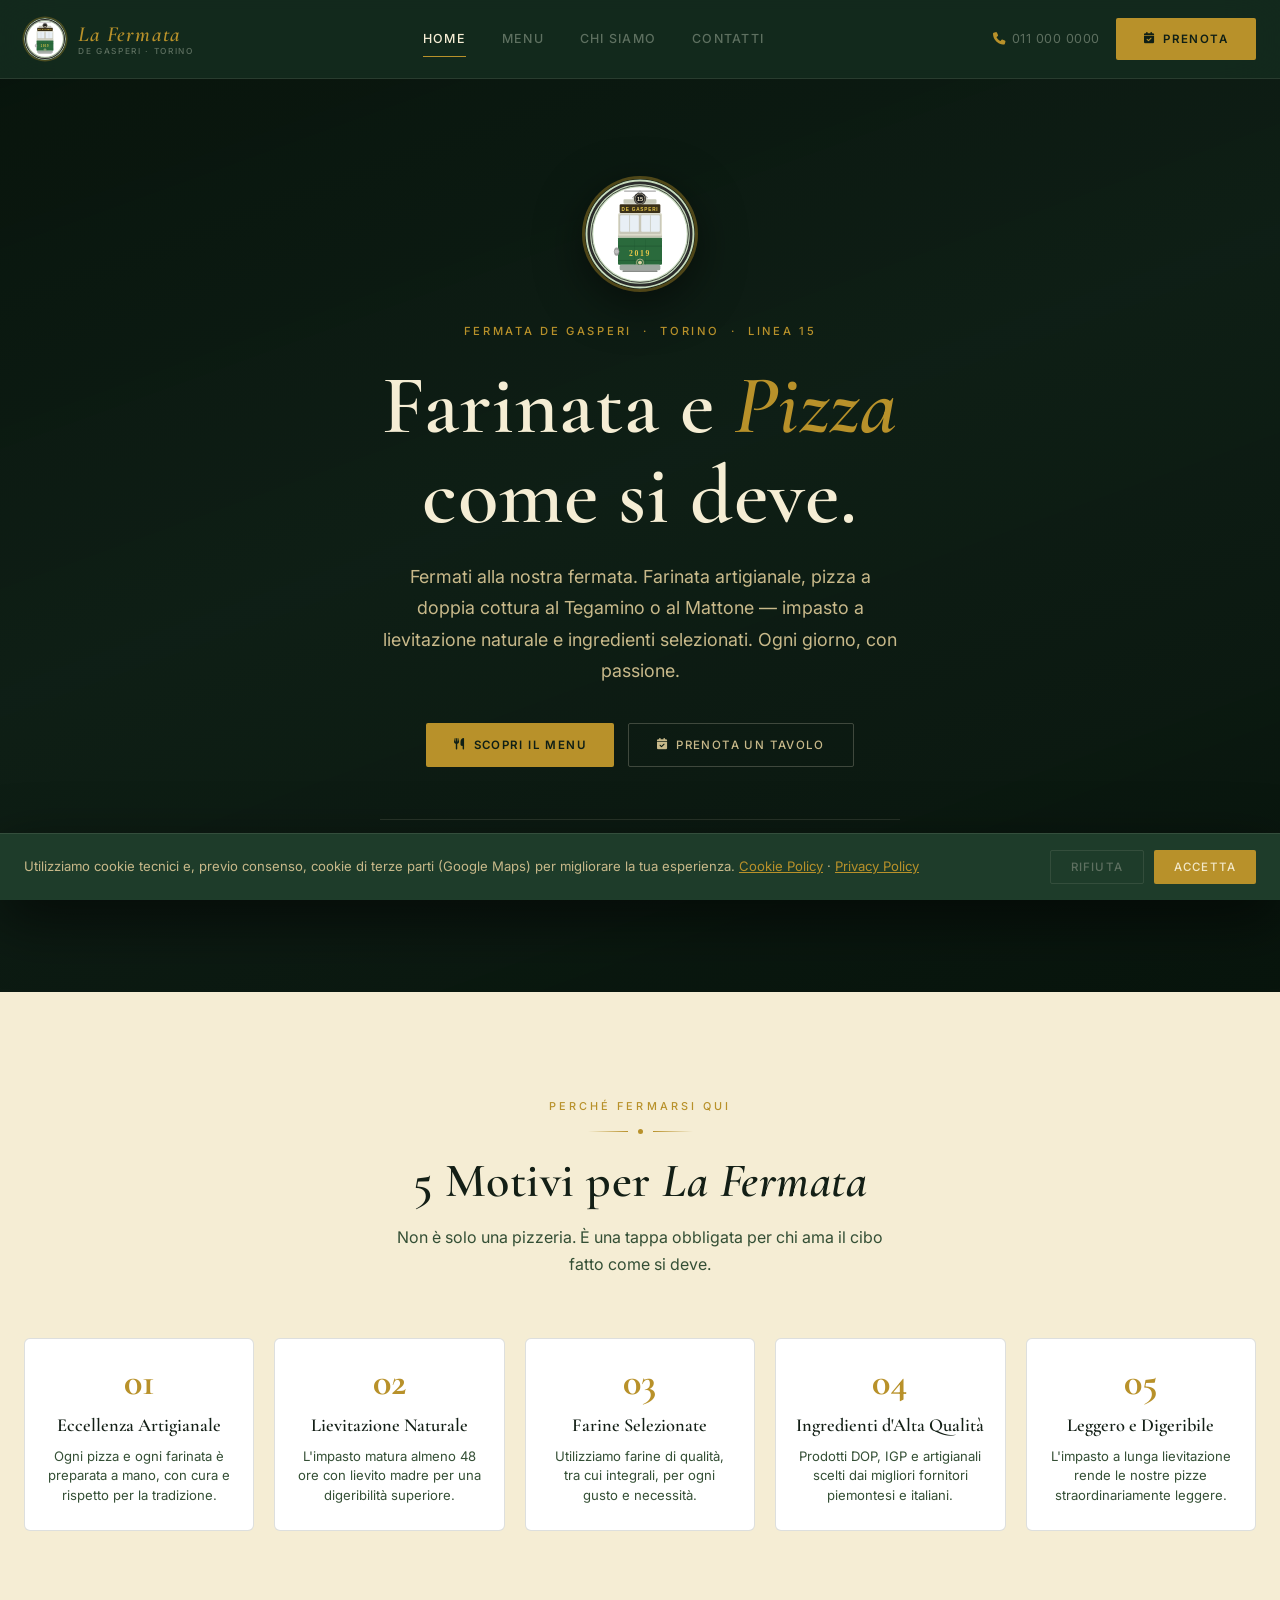
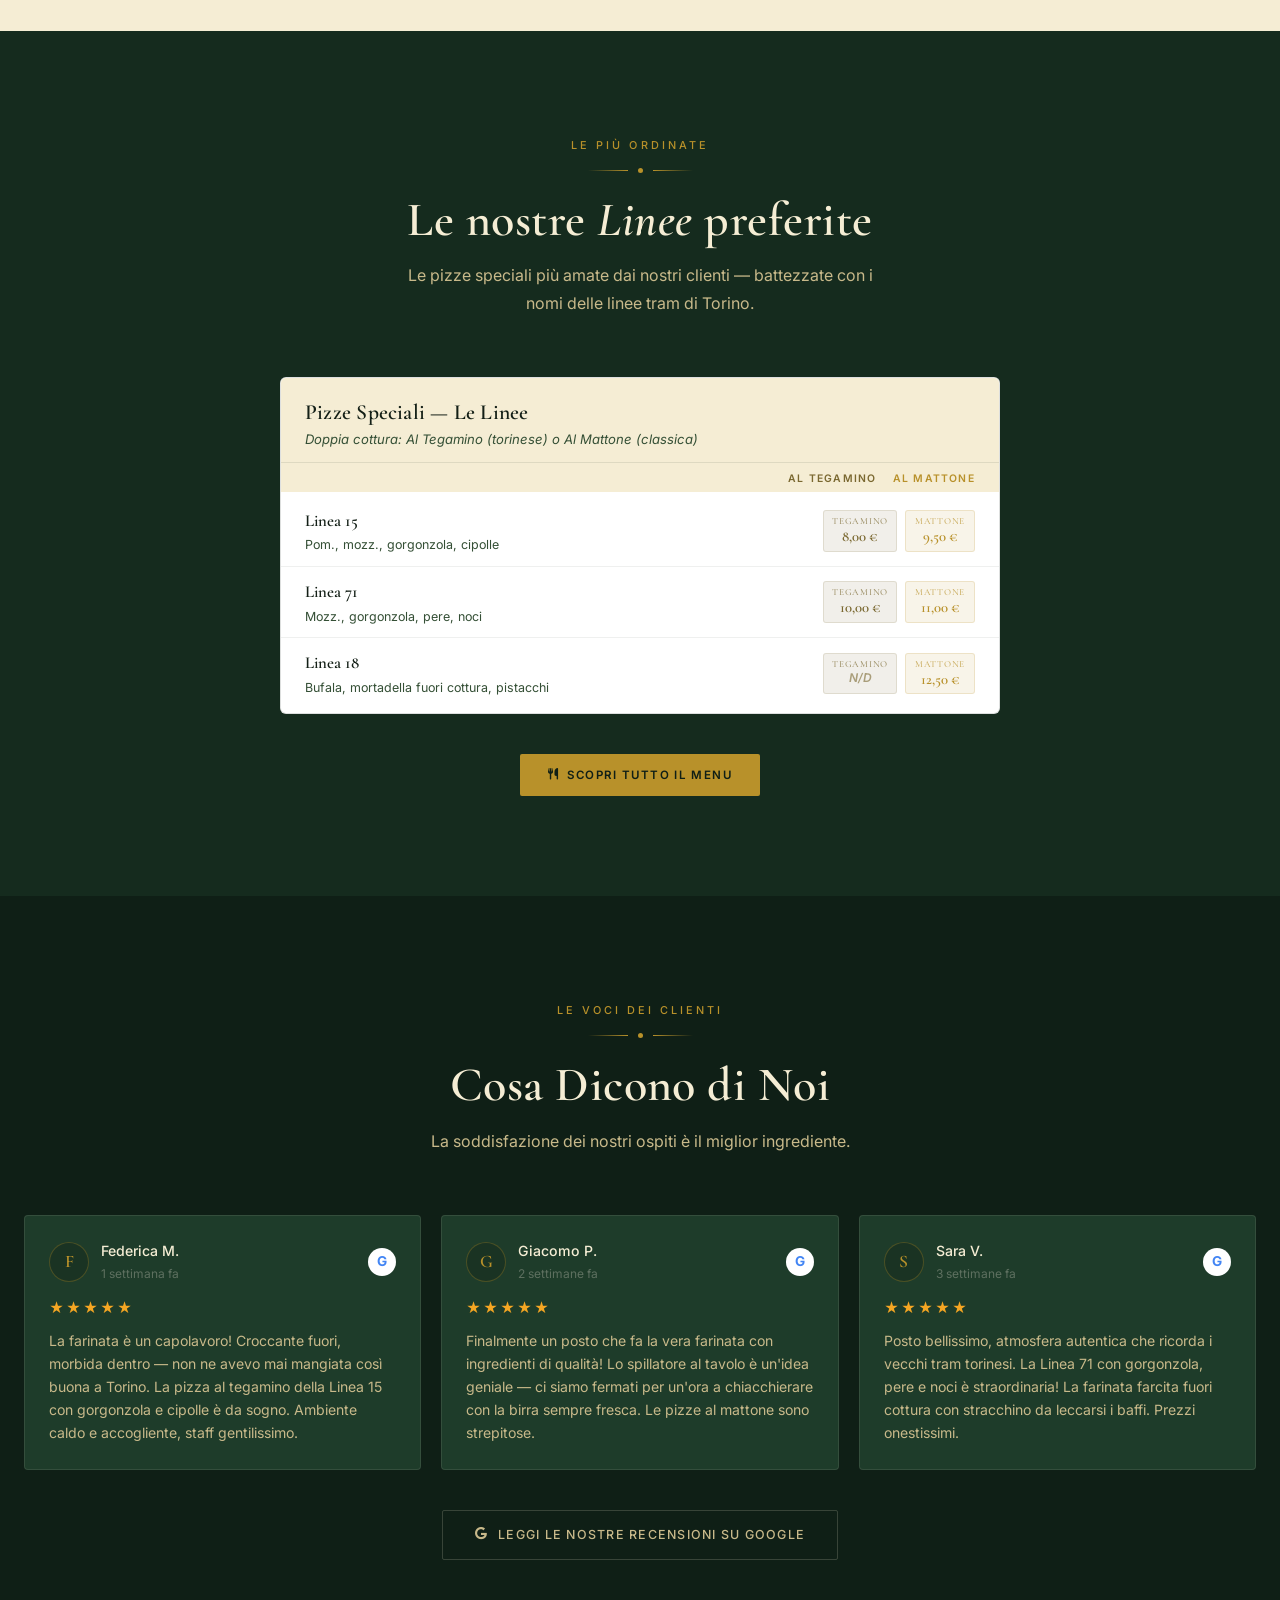
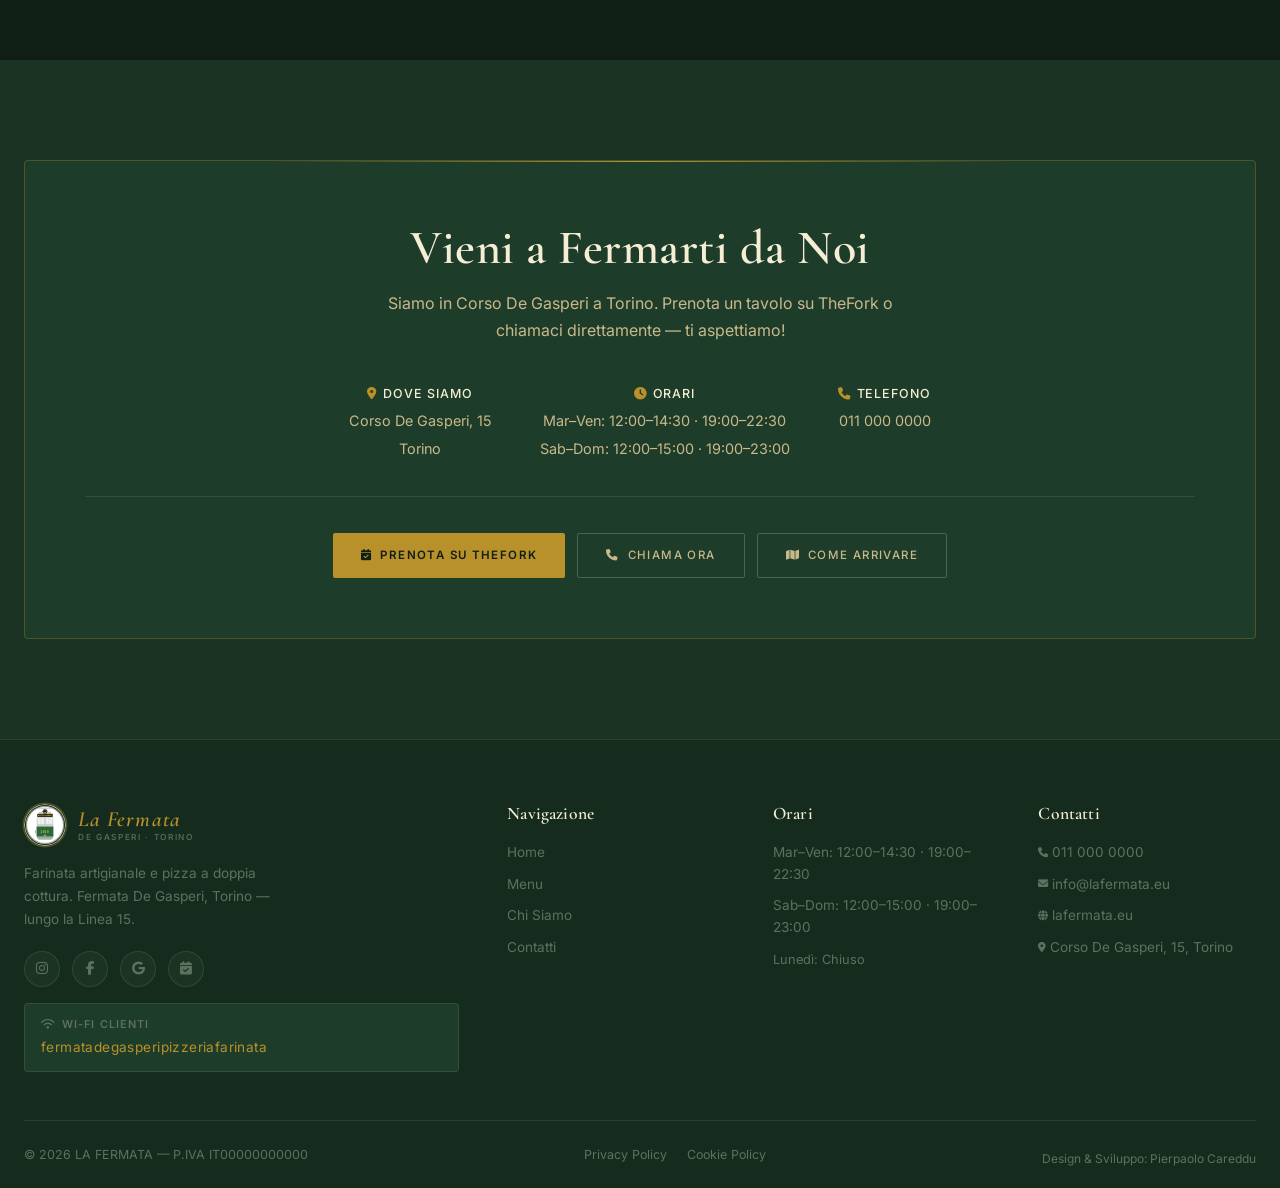
==== commit 1d4ec16b: "Add restaurant logo SVG, refine color palette to gold, and formalize layout Co-authored-by: pier-car" ====
--- a/index.html
+++ b/index.html
@@ -9,7 +9,7 @@
     <meta property="og:title" content="LA FERMATA — Farinata e Pizza Restaurant Torino">
     <meta property="og:description" content="Farinata artigianale e pizza a doppia cottura. Tegamino e Mattone. Corso De Gasperi, Torino.">
     <meta property="og:image" content="https://images.unsplash.com/photo-1574071318508-1cdbab80d002?q=80&w=1200">
-    <meta name="theme-color" content="#142B1E">
+    <meta name="theme-color" content="#0F1F16">
     <meta name="apple-mobile-web-app-capable" content="yes">
     <meta name="apple-mobile-web-app-status-bar-style" content="black-translucent">
     <link rel="icon" type="image/svg+xml" href="favicon.svg">
@@ -23,8 +23,8 @@
 <header id="main-header">
     <div class="container nav-wrapper">
         <a href="index.html" class="logo">
-            <div class="logo-icon">🚋</div>
-            <span><em>La Fermata</em></span>
+            <img src="images/logo-tram.svg" class="logo-img" alt="La Fermata De Gasperi logo">
+            <span class="logo-name"><em>La Fermata</em><small>De Gasperi · Torino</small></span>
         </a>
         <nav class="desktop-menu">
             <a href="index.html" class="active">Home</a>
@@ -62,7 +62,8 @@
     <div class="hero-bg"></div>
     <div class="hero-overlay"></div>
     <div class="hero-content">
-        <span class="hero-eyebrow">🚋 Fermata De Gasperi · Torino · Linea 15</span>
+        <img src="images/logo-tram.svg" class="hero-logo" alt="La Fermata De Gasperi">
+        <span class="hero-eyebrow">Fermata De Gasperi &nbsp;·&nbsp; Torino &nbsp;·&nbsp; Linea 15</span>
         <h1>Farinata e <em>Pizza</em><br>come si deve.</h1>
         <p>Fermati alla nostra fermata. Farinata artigianale, pizza a doppia cottura al Tegamino o al Mattone — impasto a lievitazione naturale e ingredienti selezionati. Ogni giorno, con passione.</p>
         <div class="hero-buttons">
@@ -93,7 +94,7 @@
     <div class="container">
         <div class="section-header animate-on-scroll">
             <span class="section-eyebrow">Perché fermarsi qui</span>
-            <div class="section-divider"></div>
+            <div class="section-divider"><span class="section-divider-dot"></span></div>
             <h2>5 Motivi per <em>La Fermata</em></h2>
             <p>Non è solo una pizzeria. È una tappa obbligata per chi ama il cibo fatto come si deve.</p>
         </div>
@@ -132,13 +133,13 @@
     <div class="container">
         <div class="section-header animate-on-scroll">
             <span class="section-eyebrow">Le più ordinate</span>
-            <div class="section-divider"></div>
-            <h2>Le nostre Linee preferite 🚋</h2>
+            <div class="section-divider"><span class="section-divider-dot"></span></div>
+            <h2>Le nostre <em>Linee</em> preferite</h2>
             <p>Le pizze speciali più amate dai nostri clienti — battezzate con i nomi delle linee tram di Torino.</p>
         </div>
         <div class="menu-category-card animate-on-scroll" style="max-width:720px; margin: 0 auto;">
             <div class="menu-category-header">
-                <h3 class="menu-category-title">🚋 Pizze Speciali — Le Linee</h3>
+                <h3 class="menu-category-title">Pizze Speciali — Le Linee</h3>
                 <p class="menu-category-desc">Doppia cottura: Al Tegamino (torinese) o Al Mattone (classica)</p>
             </div>
             <div class="menu-pizza-doppia-header">
@@ -192,7 +193,7 @@
     <div class="container">
         <div class="section-header animate-on-scroll">
             <span class="section-eyebrow">Le Voci dei Clienti</span>
-            <div class="section-divider"></div>
+            <div class="section-divider"><span class="section-divider-dot"></span></div>
             <h2>Cosa Dicono di Noi</h2>
             <p>La soddisfazione dei nostri ospiti è il miglior ingrediente.</p>
         </div>
@@ -248,8 +249,8 @@
         <div class="footer-grid">
             <div class="footer-brand">
                 <a href="index.html" class="logo">
-                    <div class="logo-icon">🚋</div>
-                    <span><em>La Fermata</em></span>
+                    <img src="images/logo-tram.svg" class="logo-img" alt="La Fermata De Gasperi logo">
+                    <span class="logo-name"><em>La Fermata</em><small>De Gasperi · Torino</small></span>
                 </a>
                 <p>Farinata artigianale e pizza a doppia cottura. Fermata De Gasperi, Torino — lungo la Linea 15.</p>
                 <div class="footer-social">
--- a/style.css
+++ b/style.css
@@ -1,57 +1,57 @@
 /* ============================================================
    LA FERMATA — Farinata e Pizza Restaurant · Torino
-   Palette Tram: Verde Foresta + Crema Pergamena
+   Palette Tram: Verde Foresta + Oro Tram + Crema Pergamena
    Tipografia: Cormorant Garamond + Inter
    ============================================================ */
 
 /* --- 1. GOOGLE FONTS --- */
-@import url('https://fonts.googleapis.com/css2?family=Cormorant+Garamond:ital,wght@0,400;0,500;0,600;0,700;1,400;1,500;1,600&family=Inter:wght@300;400;500&display=swap');
+@import url('https://fonts.googleapis.com/css2?family=Cormorant+Garamond:ital,wght@0,400;0,500;0,600;0,700;1,400;1,500;1,600&family=Inter:wght@300;400;500;600&display=swap');
 
 /* --- 2. VARIABILI DI COLORE (Tram Torinese) --- */
 :root {
     /* Sfondi scuri — Verde Foresta (carrozzeria vecchi tram GTT) */
-    --bg-primary:    #142B1E;   /* Verde Foresta profondo */
-    --bg-secondary:  #1A3526;   /* Verde Foresta medio */
-    --bg-surface:    #1F3D2C;   /* Verde Foresta superficie */
-    --bg-card:       #234331;   /* Verde Foresta card */
+    --bg-primary:    #0F1F16;   /* Verde Foresta profondo, più ricco */
+    --bg-secondary:  #152B1E;   /* Verde Foresta medio */
+    --bg-surface:    #1A3323;   /* Verde Foresta superficie */
+    --bg-card:       #1E3C2A;   /* Verde Foresta card */
 
     /* Sfondo chiaro — Crema/Pergamena */
-    --bg-light:      #F2E8C8;   /* Crema principale */
-    --bg-light-card: #EBE0B4;   /* Crema più scura per card */
-    --bg-light-surf: #F7F0D8;   /* Crema chiara per hover */
+    --bg-light:      #F5EDD4;   /* Crema principale */
+    --bg-light-card: #EDE3C0;   /* Crema più scura per card */
+    --bg-light-surf: #FAF4E4;   /* Crema chiara per hover */
 
     /* Testo su sfondo scuro */
-    --text-primary:  #F2E8C8;   /* Giallo crema */
-    --text-secondary:#C4B48E;   /* Crema attenuata */
-    --text-muted:    #6B7A6D;   /* Verde-grigio attenuato */
+    --text-primary:  #F5EDD4;   /* Crema calda */
+    --text-secondary:#C8B98A;   /* Crema attenuata */
+    --text-muted:    #5E7060;   /* Verde-grigio attenuato */
 
     /* Testo su sfondo chiaro */
-    --text-dark:     #1C2E20;   /* Verde scuro / quasi nero */
-    --text-dark-sec: #3D5C3E;   /* Verde scuro secondario */
-    --text-dark-mut: #7A8C6A;   /* Verde attenuato */
-
-    /* Accento: Ambra Tram (arancio caldo) */
-    --accent:        #C8591A;   /* Arancio mattone tram */
-    --accent-hover:  #D96B28;
-    --accent-light:  rgba(200, 89, 26, 0.12);
+    --text-dark:     #131F16;   /* Verde scuro / quasi nero */
+    --text-dark-sec: #344F35;   /* Verde scuro secondario */
+    --text-dark-mut: #6E8060;   /* Verde attenuato */
+
+    /* Accento: Oro Tram — il giallo "2019" del logo */
+    --accent:        #B8912A;   /* Oro elegante del tram */
+    --accent-hover:  #C9A840;
+    --accent-light:  rgba(184, 145, 42, 0.12);
 
     /* Bordi */
-    --border:        rgba(200, 89, 26, 0.28);
-    --border-subtle: rgba(242, 232, 200, 0.10);
-    --border-light:  rgba(28, 46, 32, 0.14);
+    --border:        rgba(184, 145, 42, 0.30);
+    --border-subtle: rgba(245, 237, 212, 0.10);
+    --border-light:  rgba(19, 31, 22, 0.14);
 
     /* Ombre */
-    --shadow-sm:     0 2px 12px rgba(0,0,0,0.35);
-    --shadow-md:     0 8px 32px rgba(0,0,0,0.45);
-    --shadow-lg:     0 20px 60px rgba(0,0,0,0.55);
-    --shadow-glow:   0 0 48px rgba(200,89,26,0.10);
+    --shadow-sm:     0 2px 12px rgba(0,0,0,0.40);
+    --shadow-md:     0 8px 32px rgba(0,0,0,0.50);
+    --shadow-lg:     0 20px 60px rgba(0,0,0,0.60);
+    --shadow-glow:   0 0 48px rgba(184,145,42,0.12);
 
     /* Legacy aliases */
     --primary-red:   var(--accent);
     --primary-dark:  var(--bg-primary);
     --text-main:     var(--text-primary);
     --text-light:    var(--text-secondary);
-    --white:         #F2E8C8;
+    --white:         #F5EDD4;
     --border-old:    var(--border);
     --accent-legacy: var(--accent);
 }
@@ -98,16 +98,28 @@
 
 /* Logo */
 .logo {
-    display: flex; align-items: center; gap: 10px;
+    display: flex; align-items: center; gap: 12px;
     font-family: 'Cormorant Garamond', serif;
     font-weight: 600; font-size: 1.35rem; letter-spacing: 0.05em;
     color: var(--text-primary); white-space: nowrap; flex-shrink: 0;
 }
+.logo-img {
+    width: 42px; height: 42px;
+    border-radius: 50%; flex-shrink: 0;
+    transition: transform 0.6s cubic-bezier(0.16,1,0.3,1), box-shadow 0.4s ease;
+    box-shadow: 0 0 0 1.5px rgba(184,145,42,0.35);
+    object-fit: contain;
+}
+.logo:hover .logo-img {
+    transform: rotate(-5deg) scale(1.06);
+    box-shadow: 0 0 0 2px var(--accent), 0 4px 16px rgba(184,145,42,0.25);
+}
+/* Fallback: if old .logo-icon element is present keep it from breaking */
 .logo-icon {
-    width: 36px; height: 36px;
+    width: 42px; height: 42px;
     background: var(--bg-surface);
     border: 1px solid var(--border);
-    border-radius: 8px;
+    border-radius: 50%;
     display: flex; align-items: center; justify-content: center;
     font-size: 1.1rem; flex-shrink: 0;
     transition: transform 0.6s cubic-bezier(0.16,1,0.3,1), border-color 0.4s ease;
@@ -115,6 +127,13 @@
 .logo:hover .logo-icon { transform: rotate(-4deg); border-color: var(--accent); }
 .logo span { color: var(--text-primary); }
 .logo span em { color: var(--accent); font-style: italic; }
+.logo-name { display: flex; flex-direction: column; line-height: 1.15; }
+.logo-name small {
+    font-family: 'Inter', sans-serif;
+    font-size: 0.52rem; font-weight: 500;
+    letter-spacing: 0.20em; text-transform: uppercase;
+    color: var(--text-muted); margin-top: 1px;
+}
 
 /* Desktop nav */
 .desktop-menu { display: flex; align-items: center; gap: 36px; }
@@ -146,27 +165,27 @@
 
 /* --- 4. PULSANTI --- */
 .btn-red, .btn-prenotazione {
-    background: var(--accent); color: #F2E8C8;
+    background: var(--accent); color: #0F1F16;
     border: none; padding: 12px 28px; border-radius: 2px;
-    font-family: 'Inter', sans-serif; font-size: 0.72rem; font-weight: 500;
+    font-family: 'Inter', sans-serif; font-size: 0.72rem; font-weight: 600;
     letter-spacing: 0.12em; text-transform: uppercase; cursor: pointer;
     display: inline-flex; align-items: center; gap: 8px;
     transition: all 0.6s cubic-bezier(0.16,1,0.3,1); white-space: nowrap;
 }
 .btn-red:hover, .btn-prenotazione:hover {
     background: var(--accent-hover); transform: translateY(-2px);
-    box-shadow: 0 8px 28px rgba(200,89,26,0.30); color: #F2E8C8;
-}
-.btn-yellow { background: var(--accent); color: #F2E8C8; border: none; padding: 12px 28px;
-    border-radius: 2px; font-family: 'Inter', sans-serif; font-size: 0.72rem; font-weight: 500;
+    box-shadow: 0 8px 28px rgba(184,145,42,0.35); color: #0F1F16;
+}
+.btn-yellow { background: var(--accent); color: #0F1F16; border: none; padding: 12px 28px;
+    border-radius: 2px; font-family: 'Inter', sans-serif; font-size: 0.72rem; font-weight: 600;
     letter-spacing: 0.12em; text-transform: uppercase; cursor: pointer;
     display: inline-flex; align-items: center; gap: 8px;
     transition: all 0.6s cubic-bezier(0.16,1,0.3,1); white-space: nowrap;
 }
-.btn-yellow:hover { background: var(--accent-hover); transform: translateY(-2px); color: #F2E8C8; }
+.btn-yellow:hover { background: var(--accent-hover); transform: translateY(-2px); color: #0F1F16; }
 .btn-outline {
     background: transparent; color: var(--text-secondary);
-    border: 1px solid var(--border-subtle); padding: 12px 28px; border-radius: 2px;
+    border: 1px solid rgba(245, 237, 212, 0.22); padding: 12px 28px; border-radius: 2px;
     font-family: 'Inter', sans-serif; font-size: 0.72rem; font-weight: 500;
     letter-spacing: 0.12em; text-transform: uppercase; cursor: pointer;
     display: inline-flex; align-items: center; gap: 8px;
@@ -186,7 +205,7 @@
 }
 .btn-google-reviews {
     background: transparent; color: var(--text-secondary);
-    border: 1px solid var(--border-subtle); padding: 14px 32px; border-radius: 2px;
+    border: 1px solid rgba(245, 237, 212, 0.18); padding: 14px 32px; border-radius: 2px;
     font-family: 'Inter', sans-serif; font-size: 0.78rem; font-weight: 500;
     letter-spacing: 0.1em; text-transform: uppercase; cursor: pointer;
     display: inline-flex; align-items: center; gap: 10px;
@@ -226,7 +245,7 @@
     transition: color 0.3s ease, background 0.3s ease;
 }
 .mobile-menu a:hover, .mobile-menu a.active {
-    color: var(--text-primary); background: rgba(200,89,26,0.06);
+    color: var(--text-primary); background: rgba(184,145,42,0.06);
 }
 .mobile-cta { display: flex; flex-direction: column; gap: 10px; padding: 16px 24px 20px; }
 .mobile-cta .btn-outline, .mobile-cta .btn-whatsapp { justify-content: center; width: 100%; }
@@ -247,7 +266,7 @@
 .hero:hover .hero-bg { transform: scale(1.04); }
 .hero-overlay {
     position: absolute; inset: 0;
-    background: linear-gradient(160deg, rgba(14,32,20,0.92) 0%, rgba(20,43,30,0.78) 45%, rgba(14,32,20,0.86) 100%);
+    background: linear-gradient(160deg, rgba(8,20,12,0.94) 0%, rgba(15,31,22,0.82) 45%, rgba(8,20,12,0.90) 100%);
 }
 .hero-content {
     position: relative; z-index: 2; max-width: 760px; padding: 0 24px;
@@ -257,30 +276,45 @@
     from { opacity: 0; transform: translateY(32px); }
     to   { opacity: 1; transform: translateY(0); }
 }
+/* Hero logo badge */
+.hero-logo {
+    display: block; margin: 0 auto 28px;
+    width: 110px; height: 110px;
+    border-radius: 50%;
+    box-shadow: 0 0 0 3px rgba(184,145,42,0.40), 0 12px 48px rgba(0,0,0,0.55);
+    animation: heroFadeUp 1.1s 0.05s cubic-bezier(0.16,1,0.3,1) both;
+    transition: transform 0.6s cubic-bezier(0.16,1,0.3,1), box-shadow 0.5s ease;
+}
+.hero-logo:hover {
+    transform: scale(1.06) rotate(-3deg);
+    box-shadow: 0 0 0 4px var(--accent), 0 16px 56px rgba(0,0,0,0.65);
+}
 .hero-eyebrow {
     display: inline-block; font-family: 'Inter', sans-serif;
-    font-size: 0.72rem; font-weight: 500; letter-spacing: 0.22em; text-transform: uppercase;
+    font-size: 0.70rem; font-weight: 500; letter-spacing: 0.24em; text-transform: uppercase;
     color: var(--accent); margin-bottom: 20px;
-    animation: heroFadeUp 1.1s 0.15s cubic-bezier(0.16,1,0.3,1) both;
+    animation: heroFadeUp 1.1s 0.18s cubic-bezier(0.16,1,0.3,1) both;
 }
 .hero-content h1 {
     font-size: clamp(2.8rem, 7vw, 5.2rem); font-weight: 600;
     color: var(--text-primary); margin-bottom: 20px; line-height: 1.08;
-    animation: heroFadeUp 1.1s 0.25s cubic-bezier(0.16,1,0.3,1) both;
+    animation: heroFadeUp 1.1s 0.28s cubic-bezier(0.16,1,0.3,1) both;
 }
 .hero-content h1 em { color: var(--accent); font-style: italic; }
 .hero-content p {
-    font-size: clamp(1rem, 2vw, 1.15rem); color: var(--text-secondary);
-    max-width: 520px; margin: 0 auto 36px; line-height: 1.7;
-    animation: heroFadeUp 1.1s 0.35s cubic-bezier(0.16,1,0.3,1) both;
+    font-size: clamp(1rem, 2vw, 1.12rem); color: var(--text-secondary);
+    max-width: 520px; margin: 0 auto 36px; line-height: 1.75;
+    animation: heroFadeUp 1.1s 0.38s cubic-bezier(0.16,1,0.3,1) both;
 }
 .hero-buttons {
     display: flex; gap: 14px; justify-content: center; flex-wrap: wrap; margin-bottom: 52px;
-    animation: heroFadeUp 1.1s 0.45s cubic-bezier(0.16,1,0.3,1) both;
+    animation: heroFadeUp 1.1s 0.48s cubic-bezier(0.16,1,0.3,1) both;
 }
 .hero-trust {
     display: flex; gap: 40px; justify-content: center; flex-wrap: wrap;
-    animation: heroFadeUp 1.1s 0.55s cubic-bezier(0.16,1,0.3,1) both;
+    animation: heroFadeUp 1.1s 0.58s cubic-bezier(0.16,1,0.3,1) both;
+    padding-top: 24px;
+    border-top: 1px solid rgba(245, 237, 212, 0.12);
 }
 .hero-trust-item { display: flex; flex-direction: column; align-items: center; gap: 4px; }
 .hero-trust-item strong { font-family: 'Cormorant Garamond', serif; font-size: 1rem; font-weight: 600; color: var(--text-primary); }
@@ -291,13 +325,26 @@
 .section-header { text-align: center; margin-bottom: 60px; max-width: 680px; margin-left: auto; margin-right: auto; }
 .section-eyebrow {
     display: inline-block; font-family: 'Inter', sans-serif;
-    font-size: 0.7rem; font-weight: 500; letter-spacing: 0.22em; text-transform: uppercase;
+    font-size: 0.68rem; font-weight: 500; letter-spacing: 0.28em; text-transform: uppercase;
     color: var(--accent); margin-bottom: 14px;
 }
 .section-divider {
+    display: flex; align-items: center; justify-content: center; gap: 10px;
+    margin: 0 auto 20px;
+}
+.section-divider::before,
+.section-divider::after {
+    content: ''; display: block;
     width: 40px; height: 1px;
-    background: linear-gradient(90deg, transparent, var(--accent), transparent);
-    margin: 0 auto 18px;
+    background: linear-gradient(90deg, transparent, var(--accent));
+}
+.section-divider::after {
+    background: linear-gradient(90deg, var(--accent), transparent);
+}
+.section-divider-dot {
+    width: 5px; height: 5px;
+    background: var(--accent); border-radius: 50%;
+    display: inline-block;
 }
 .section-header h2 { font-size: clamp(2rem, 4vw, 3rem); color: var(--text-primary); margin-bottom: 14px; }
 .section-header p { color: var(--text-secondary); font-size: 1rem; line-height: 1.7; max-width: 500px; margin: 0 auto; }
@@ -345,8 +392,8 @@
 .menu-nota-prezzo {
     display: inline-block;
     margin-top: 8px; padding: 4px 10px;
-    background: rgba(200,89,26,0.10);
-    border: 1px solid rgba(200,89,26,0.20);
+    background: rgba(184,145,42,0.10);
+    border: 1px solid rgba(184,145,42,0.20);
     border-radius: 2px;
     font-size: 0.72rem; color: var(--accent); letter-spacing: 0.04em;
 }
@@ -363,7 +410,7 @@
     font-size: 0.65rem; font-weight: 600; letter-spacing: 0.12em; text-transform: uppercase;
     white-space: nowrap;
 }
-.col-tegamino { color: #6B5B2E; min-width: 72px; text-align: center; }
+.col-tegamino { color: #7A6830; min-width: 72px; text-align: center; }
 .col-mattone  { color: var(--accent); min-width: 72px; text-align: center; }
 
 /* Lista pizze */
@@ -401,8 +448,8 @@
     font-size: 0.58rem; font-weight: 500; letter-spacing: 0.08em;
     text-transform: uppercase; font-style: normal; opacity: 0.7;
 }
-.prezzo-tegamino { background: rgba(107,91,46,0.10); color: #6B5B2E; border: 1px solid rgba(107,91,46,0.15); }
-.prezzo-mattone  { background: rgba(200,89,26,0.10); color: var(--accent); border: 1px solid rgba(200,89,26,0.18); }
+.prezzo-tegamino { background: rgba(122,104,48,0.10); color: #7A6830; border: 1px solid rgba(122,104,48,0.15); }
+.prezzo-mattone  { background: rgba(184,145,42,0.10); color: var(--accent); border: 1px solid rgba(184,145,42,0.18); }
 .nd { font-size: 0.75rem; font-style: italic; opacity: 0.6; font-family: 'Inter', sans-serif; }
 
 .menu-note {
@@ -445,7 +492,7 @@
 .farinata-item-nome { font-size: 0.9rem; color: var(--text-dark); }
 .farinata-item-prezzo { font-family: 'Cormorant Garamond', serif; font-size: 0.98rem; font-weight: 600; color: var(--accent); flex-shrink: 0; }
 
-.farinata-incottura { background: rgba(200,89,26,0.03); }
+.farinata-incottura { background: rgba(184,145,42,0.03); }
 .farinata-nota { font-style: italic; font-size: 0.78rem; color: var(--text-dark-sec); font-family: 'Inter', sans-serif; }
 .farinata-gusti {
     display: flex; flex-wrap: wrap; gap: 7px; margin-top: 10px;
@@ -471,7 +518,7 @@
 }
 .drink-table thead tr {
     background: var(--bg-light);
-    border-bottom: 2px solid rgba(200,89,26,0.20);
+    border-bottom: 2px solid rgba(184,145,42,0.20);
 }
 .drink-table th {
     padding: 10px 16px; text-align: left;
@@ -604,7 +651,7 @@
 .instagram-item:hover img { transform: scale(1.1); }
 .instagram-item-overlay {
     position: absolute; inset: 0;
-    background: rgba(200,89,26,0.65);
+    background: rgba(184,145,42,0.65);
     display: flex; align-items: center; justify-content: center;
     font-size: 1.4rem; color: #fff; opacity: 0; transition: opacity 0.4s ease;
 }
@@ -649,15 +696,15 @@
 }
 .sticky-prenota a {
     pointer-events: all;
-    background: var(--accent); color: #F2E8C8;
+    background: var(--accent); color: #0F1F16;
     padding: 13px 32px; border-radius: 24px;
     font-family: 'Inter', sans-serif; font-size: 0.8rem; font-weight: 600;
     letter-spacing: 0.1em; text-transform: uppercase;
     display: inline-flex; align-items: center; gap: 10px;
-    box-shadow: 0 4px 24px rgba(200,89,26,0.45);
+    box-shadow: 0 4px 24px rgba(184,145,42,0.45);
     transition: transform 0.3s ease, box-shadow 0.3s ease;
 }
-.sticky-prenota a:hover { transform: translateY(-2px); box-shadow: 0 6px 32px rgba(200,89,26,0.55); }
+.sticky-prenota a:hover { transform: translateY(-2px); box-shadow: 0 6px 32px rgba(184,145,42,0.55); }
 
 /* --- 16. FOOTER --- */
 footer { background: var(--bg-secondary); border-top: 1px solid var(--border-subtle); padding: 64px 0 0; }
@@ -803,11 +850,11 @@
 .contact-action-card:hover { border-color: var(--accent); box-shadow: var(--shadow-glow); transform: translateY(-4px); }
 .contact-action-icon {
     width: 56px; height: 56px; border-radius: 50%;
-    background: rgba(200,89,26,0.08); border: 1px solid var(--border);
+    background: rgba(184,145,42,0.08); border: 1px solid var(--border);
     display: flex; align-items: center; justify-content: center;
     color: var(--accent); font-size: 1.25rem; transition: background 0.3s ease;
 }
-.contact-action-card:hover .contact-action-icon { background: rgba(200,89,26,0.15); }
+.contact-action-card:hover .contact-action-icon { background: rgba(184,145,42,0.15); }
 .contact-action-card strong { font-family: 'Cormorant Garamond', serif; font-size: 1.15rem; font-weight: 600; color: var(--text-primary); }
 .contact-action-card > span { font-size: 0.82rem; color: var(--text-secondary); line-height: 1.4; }
 .contact-action-whatsapp { border-color: rgba(37,211,102,0.2); }
@@ -837,7 +884,7 @@
 .form-group label { font-size: 0.75rem; font-weight: 500; letter-spacing: 0.08em; text-transform: uppercase; color: var(--text-muted); }
 .form-group input, .form-group textarea, .form-group select { background: var(--bg-surface); border: 1px solid var(--border-subtle); border-radius: 2px; padding: 12px 16px; font-family: 'Inter', sans-serif; font-size: 0.9rem; color: var(--text-primary); transition: border-color 0.3s ease, box-shadow 0.3s ease; width: 100%; resize: vertical; }
 .form-group input::placeholder, .form-group textarea::placeholder { color: var(--text-muted); }
-.form-group input:focus, .form-group textarea:focus, .form-group select:focus { outline: none; border-color: var(--accent); box-shadow: 0 0 0 3px rgba(200,89,26,0.10); }
+.form-group input:focus, .form-group textarea:focus, .form-group select:focus { outline: none; border-color: var(--accent); box-shadow: 0 0 0 3px rgba(184,145,42,0.10); }
 
 /* Wi-Fi card nei contatti */
 .wifi-card {
@@ -880,7 +927,7 @@
 /* --- 26. GRAZIE --- */
 .grazie-wrapper { min-height: 80vh; display: flex; align-items: center; justify-content: center; padding: 80px 24px; text-align: center; }
 .success-card { max-width: 520px; background: var(--bg-card); border: 1px solid var(--border-subtle); border-radius: 4px; padding: 56px 48px; }
-.success-icon { width: 64px; height: 64px; background: rgba(200,89,26,0.10); border: 1px solid var(--border); border-radius: 50%; display: flex; align-items: center; justify-content: center; font-size: 1.8rem; margin: 0 auto 24px; color: var(--accent); }
+.success-icon { width: 64px; height: 64px; background: rgba(184,145,42,0.10); border: 1px solid var(--border); border-radius: 50%; display: flex; align-items: center; justify-content: center; font-size: 1.8rem; margin: 0 auto 24px; color: var(--accent); }
 .success-card h1 { font-size: 2.2rem; color: var(--text-primary); margin-bottom: 14px; }
 .success-card p { color: var(--text-secondary); font-size: 0.95rem; line-height: 1.7; margin-bottom: 28px; }
 .number { font-family: 'Cormorant Garamond', serif; font-size: 2rem; color: var(--accent); font-weight: 600; }
